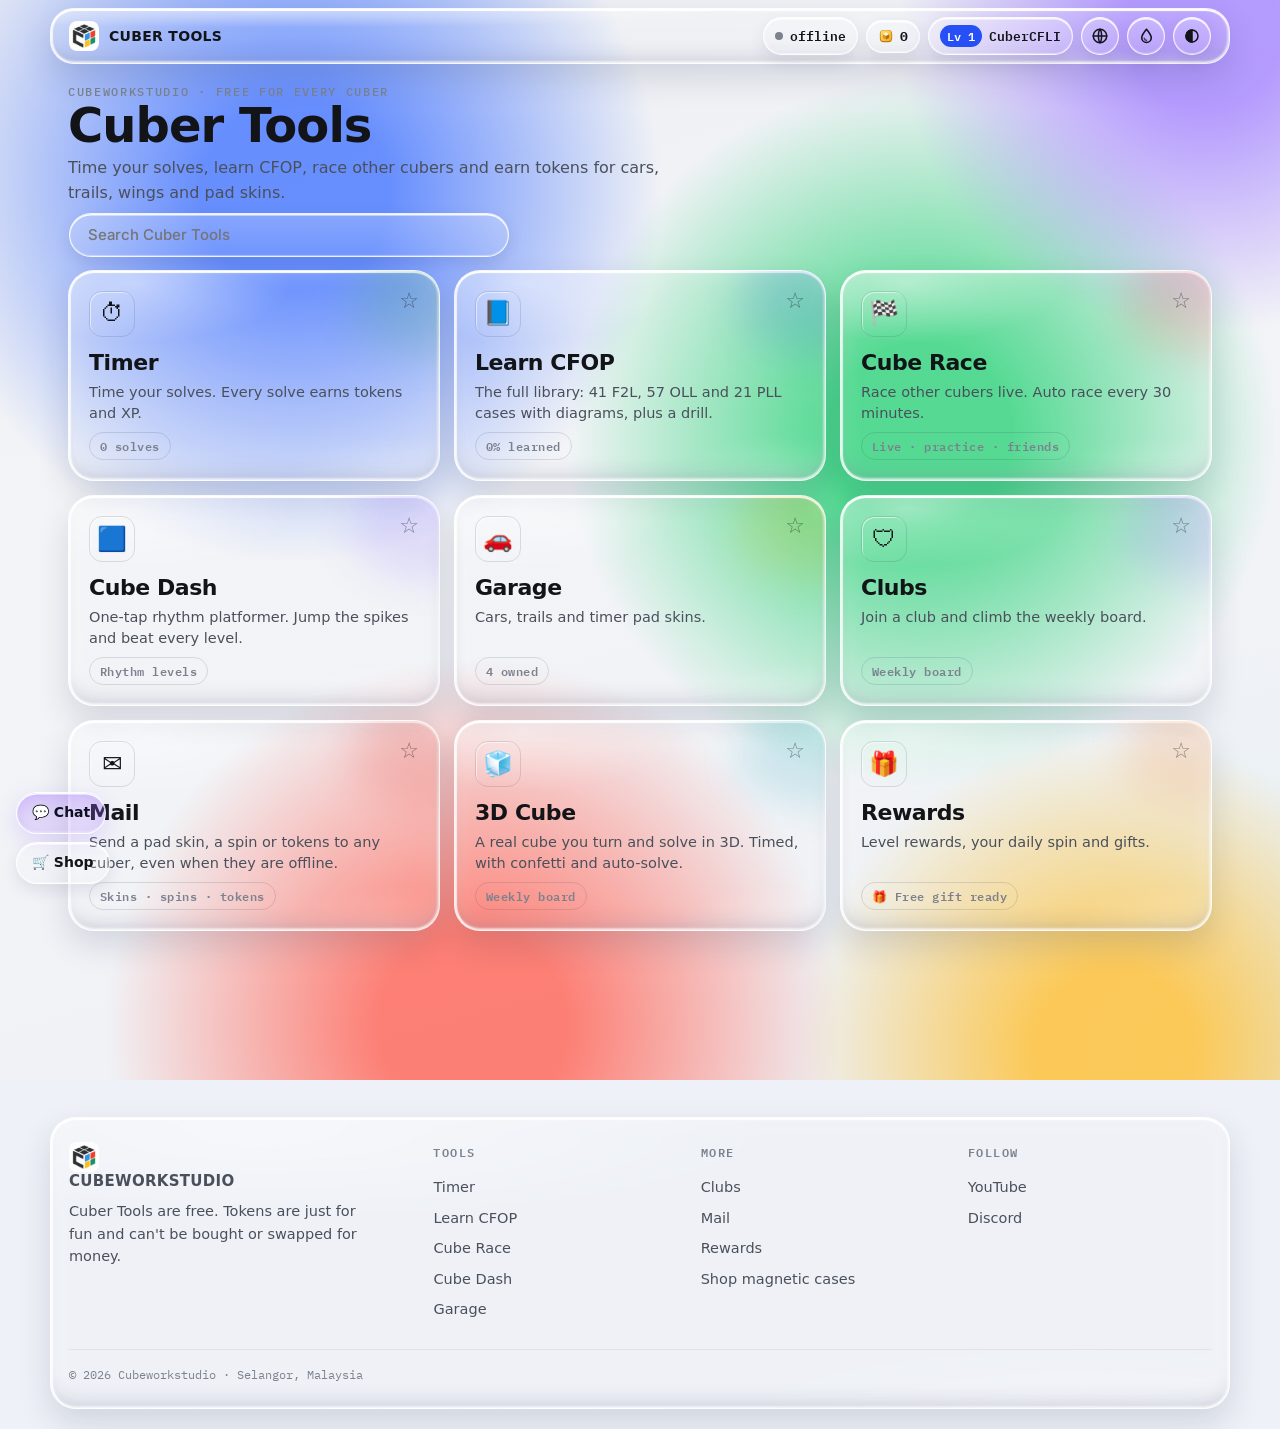
==== play/index.html @ 72338b5e "Import site from cubeworkstudio_new.zip (unchanged) Co-Authored-By: Claude Opus 5.5 <noreply@anthrop" ====
<!doctype html>
<html lang="en">
<head>
<meta charset="utf-8">
<meta name="viewport" content="width=device-width,initial-scale=1,viewport-fit=cover">
<title>Cuber Tools · Cubeworkstudio</title>
<meta name="description" content="Free speedcubing tools: timer, CFOP lessons, live Cube Race every 30 minutes, clubs and rewards.">
<meta name="theme-color" content="#ffffff">
<link rel="icon" type="image/png" href="/favicon.png">
<link rel="apple-touch-icon" href="/icon.png">
<link rel="manifest" href="/manifest.webmanifest">
<meta name="mobile-web-app-capable" content="yes">
<meta name="apple-mobile-web-app-capable" content="yes">
<meta name="apple-mobile-web-app-title" content="Cubeworks">
<meta name="apple-mobile-web-app-status-bar-style" content="default">
<link rel="preconnect" href="https://fonts.googleapis.com">
<link rel="preconnect" href="https://fonts.gstatic.com" crossorigin>
<link rel="stylesheet" href="https://fonts.googleapis.com/css2?family=Inter:wght@400;500;600;700&family=IBM+Plex+Mono:wght@500;600&display=swap">
<link rel="stylesheet" href="/site.css?v=12">
<link rel="stylesheet" href="/play.css?v=98"><link rel="stylesheet" href="/chat3.css?v=4"><link rel="stylesheet" href="/chat4.css?v=7">
<link rel="stylesheet" href="/glass.css?v=33"><link rel="stylesheet" href="/clear.css?v=3">
<link rel="stylesheet" href="/v9.css?v=18">
<script>try{localStorage.removeItem('cw_v9b');if(localStorage.getItem('cw_glass2')!=='0')document.documentElement.classList.add('lg')}catch(e){}</script>
<script src="/core.js?v=13"></script>
<script src="/lang.js?v=4"></script>
</head>
<body>
<a class="sr" href="#app">Skip to content</a>
<div class="annc" id="annc" hidden></div>
<header class="top pl-top"><div class="wrap">
  <a class="brand" href="#"><img src="/logo.png" alt="" width="30" height="30"><span>CUBER TOOLS</span></a>
  <div class="pl-chips">
    <span class="chipb hide-s" id="hLive" style="cursor:default"></span>
    <a class="chipb tok" id="hTok" href="#garage" aria-label="Tokens"></a>
    <a class="chipb" id="hLv" href="#rewards"></a>
    <button type="button" class="themebtn" data-theme-toggle aria-label="Switch light or dark"><svg viewBox="0 0 24 24" fill="none" stroke="currentColor" stroke-width="2"><circle cx="12" cy="12" r="8"/><path d="M12 4a8 8 0 0 0 0 16z" fill="currentColor"/></svg></button>
  </div>
</div></header>
<main id="app" class="pl-main" tabindex="-1"></main>
<footer class="foot"><div class="wrap">
  <div><a class="brand" href="/" style="padding:0;margin-bottom:10px"><img src="/logo.png" alt="" width="30" height="30">CUBEWORKSTUDIO</a><p class="muted" style="max-width:34ch">Cuber Tools are free. Tokens are just for fun and can't be bought or swapped for money.</p></div>
  <div><h4>Tools</h4><a href="#timer">Timer</a><a href="#learn">Learn CFOP</a><a href="#race">Cube Race</a><a href="#dash">Cube Dash</a><a href="#garage">Garage</a></div>
  <div><h4>More</h4><a href="#clubs">Clubs</a><a href="#mail">Mail</a><a href="#rewards">Rewards</a><a href="/">Shop magnetic cases</a></div>
  <div><h4>Follow</h4><a href="https://www.youtube.com/@Cubeworks3dofficial" target="_blank" rel="noopener">YouTube</a><a href="https://discord.gg/EEDazb8zPA" target="_blank" rel="noopener">Discord</a></div>
  <div class="small">© 2026 Cubeworkstudio · Selangor, Malaysia</div>
</div></footer>
<div class="fab">
  <a class="chat" href="#chat">💬 Chat</a>
  <a href="/">🛒 Shop</a>
</div>
<script src="/glass.js?v=28"></script><script src="/play-skins.js?v=2"></script>
<script src="/padart.js?v=10"></script>
<script src="/race-engine.js?v=8"></script>
<script src="/learn-data.js?v=3"></script>
<script src="/token.js?v=1"></script><script src="/play.js?v=63"></script>
<script src="/padfx.js?v=1"></script>
<script src="/play2.js?v=20"></script>
<script src="/play-acct.js?v=3"></script>
<script src="/learn-zbll.js?v=6"></script><script src="/learn-2x2.js?v=1"></script><script src="/solver.js?v=1"></script><script src="/learn-scan.js?v=1"></script><script src="/learn-packs.js?v=1"></script><script src="/learn-blind7.js?v=1"></script><script src="/learn8.js?v=1"></script><script src="/fun8.js?v=2"></script><script src="/learn9.js?v=1"></script><script src="/play-learn.js?v=37"></script>

<script src="/cube3d.js?v=11"></script>
<script src="/timer2.js?v=2"></script><script src="/timer3.js?v=2"></script><script src="/dash.js?v=40"></script>

<script src="/play-cz.js?v=16"></script>
<script src="/mail.js?v=5"></script>
<script src="/play-live.js?v=2"></script>
<script src="/update.js?v=9"></script><script src="/update2.js?v=4"></script><script src="/update3.js?v=2"></script><script src="/update4.js?v=2"></script><script src="/update5.js?v=2"></script><script src="/update6.js?v=3"></script><script src="/update65.js?v=3"></script><script src="/update7.js?v=1"></script><script src="/update8.js?v=1"></script><script src="/update9.js?v=1"></script><script src="/update10.js?v=1"></script><script src="/update8-skins.js?v=1"></script><script src="/eggs.js?v=3"></script><script src="/glassfx.js?v=4"></script><script src="/cmds.js?v=4"></script><script src="/tags.js?v=2"></script><script src="/chatfx.js?v=1"></script><script src="/profilefx.js?v=1"></script><script src="/owner3.js?v=2"></script><script src="/grow.js?v=2"></script><script src="/timer8.js?v=1"></script><script src="/comm8.js?v=1"></script><script src="/tools8.js?v=5"></script><script src="/timer7.js?v=1"></script><script src="/comp7.js?v=1"></script><script src="/garage7.js?v=1"></script><script src="/clubs7.js?v=1"></script><script src="/timer-layout.js?v=1"></script><script src="/smash.js?v=7"></script><script src="/race8.js?v=1"></script>
<script src="/update-ev.js?v=2"></script>
<script src="/update-content.js?v=3"></script>
<script src="/update-race.js?v=1"></script><script src="/update-more.js?v=4"></script><script src="/update2-race.js?v=3"></script><script src="/update2-tools.js?v=1"></script><script src="/update2-art.js?v=4"></script><script src="/update2-art2.js?v=1"></script><script src="/update2-skins.js?v=2"></script><script src="/update3-art.js?v=1"></script><script src="/adminskin.js?v=1"></script><script src="/update3-skins.js?v=1"></script><script src="/update4-art.js?v=1"></script><script src="/update4-skins.js?v=1"></script><script src="/update4-race.js?v=2"></script><script src="/update4-tools.js?v=2"></script><script src="/update5-feat.js?v=5"></script><script src="/update3-race.js?v=2"></script><script src="/update3-tools.js?v=2"></script>
<script>/* the Owner panel (big) loads only for the owner, or the moment someone opens it */
(function(){ var src='/play-owner.js?v=37'; function load(cb){ if(window.__ownL){ if(cb) window.__ownL.push(cb); return; } window.__ownL=cb?[cb]:[]; var s=document.createElement('script'); s.src=src; s.async=false; s.onload=function(){ var q=window.__ownL||[]; q.forEach(function(f){ try{ f(); }catch(e){} }); }; document.body.appendChild(s); }
 var mine=false; try{ mine=localStorage.getItem('cw_owner_dev')==='1'||!!localStorage.getItem('cw_owner_key')||!!localStorage.getItem('cw_owner_key2')||/owner/.test(location.hash); }catch(e){}
 if(mine) document.write('<script src="'+src+'"><\/script>'); else { window.PL=window.PL||{}; PL.owner=function(){ load(function(){ if(PL.owner&&!PL.owner.stub) PL.owner(); }); }; PL.owner.stub=1; window.addEventListener('hashchange',function(){ if(/owner/.test(location.hash)) load(); }); } })();</script><script src="/owner2.js?v=7"></script><script src="/home2.js?v=1"></script><script src="/race-rank.js?v=1"></script><script src="/chat2.js?v=11"></script><script src="/chat8.js?v=3"></script><script src="/chat9.js?v=2"></script><script src="/pbcam.js?v=1"></script><script src="/wplace.js?v=1"></script>
</body>
</html>
---- site.css ----
/* Cubeworkstudio — one stylesheet for the shop and /play.
   Layout idea: a quiet workshop page. Ink type on cool paper, one magnetic blue for actions,
   the four logo colours only as small accents. Mono for every measurement. */
:root{
  --paper:#f3f4f6; --card:#ffffff; --ink:#121418; --ink2:#4a505b; --ink3:#7b828e; --line:#dfe2e7; --line2:#c9cdd4;
  --blue:#2650f5; --blue-ink:#ffffff; --blue-soft:#e6ebff;
  --good:#16865a; --warn:#b26a00; --bad:#c8352b;
  --c-red:#e1352b; --c-green:#1f9a52; --c-yellow:#f2b600; --c-blue:#1f5fe0;
  --display:"Archivo",system-ui,sans-serif; --body:"IBM Plex Sans",system-ui,sans-serif; --mono:"IBM Plex Mono",ui-monospace,monospace;
  --r:14px; --r2:22px; --shadow:0 1px 0 rgba(18,20,24,.04),0 10px 30px -18px rgba(18,20,24,.35);
  color-scheme:light;
}
@media (prefers-color-scheme:dark){:root:not([data-theme="light"]){
  --paper:#0f1114; --card:#171a1f; --ink:#eef0f3; --ink2:#b3b9c3; --ink3:#868d99; --line:#262a31; --line2:#363b44;
  --blue:#5a7dff; --blue-ink:#0b0d12; --blue-soft:#1b2347; --good:#3cc58a; --warn:#e3a33a; --bad:#ff6b5f; --shadow:0 10px 30px -18px rgba(0,0,0,.8); color-scheme:dark}}
:root[data-theme="dark"]{
  --paper:#0f1114; --card:#171a1f; --ink:#eef0f3; --ink2:#b3b9c3; --ink3:#868d99; --line:#262a31; --line2:#363b44;
  --blue:#5a7dff; --blue-ink:#0b0d12; --blue-soft:#1b2347; --good:#3cc58a; --warn:#e3a33a; --bad:#ff6b5f; --shadow:0 10px 30px -18px rgba(0,0,0,.8); color-scheme:dark}

*{box-sizing:border-box}
html{-webkit-text-size-adjust:100%}
body{margin:0;background:var(--paper);color:var(--ink);font:16px/1.55 var(--body);-webkit-font-smoothing:antialiased}
img,video,canvas{max-width:100%;display:block}
a{color:inherit}
button{font:inherit;color:inherit}
:focus-visible{outline:2px solid var(--blue);outline-offset:2px}
h1,h2,h3{font-family:var(--display);line-height:1.05;letter-spacing:-.02em;margin:0;text-wrap:balance}
p{margin:0}
.mono{font-family:var(--mono)}
.wrap{max-width:1180px;margin:0 auto;padding-left:max(18px,env(safe-area-inset-left,0px));padding-right:max(18px,env(safe-area-inset-right,0px))}
.eyebrow{font:500 12px/1 var(--mono);letter-spacing:.14em;text-transform:uppercase;color:var(--ink3)}
.muted{color:var(--ink2)}
[hidden]{display:none!important}
.sr{position:absolute;width:1px;height:1px;overflow:hidden;clip:rect(0 0 0 0)}

/* ---------- header ---------- */
.top{position:sticky;top:0;z-index:40;background:color-mix(in srgb,var(--paper) 86%,transparent);backdrop-filter:blur(14px);-webkit-backdrop-filter:blur(14px);border-bottom:1px solid var(--line);padding-top:env(safe-area-inset-top,0px)}
.top .wrap{display:flex;align-items:center;gap:14px;height:62px}
.brand{display:flex;align-items:center;gap:10px;text-decoration:none;font:800 15px var(--display);letter-spacing:.02em}
.brand img{width:30px;height:30px;border-radius:8px}
.nav{display:flex;gap:4px;margin-left:auto;align-items:center}
.nav a,.nav button{text-decoration:none;font-weight:500;font-size:15px;padding:9px 12px;border-radius:10px;border:0;background:none;cursor:pointer;color:var(--ink2)}
.nav a[aria-current="page"],.nav a:hover,.nav button:hover{color:var(--ink);background:var(--card)}
.nav .cartbtn{display:flex;align-items:center;gap:8px;color:var(--ink);border:1px solid var(--line2);background:var(--card)}
.cartn{min-width:20px;height:20px;border-radius:10px;background:var(--blue);color:var(--blue-ink);font:600 12px/20px var(--mono);text-align:center;padding:0 5px}
.cartn[data-n="0"]{background:var(--line2);color:var(--ink2)}
.themebtn{width:38px;height:38px;display:grid;place-items:center}
@media (max-width:640px){.nav .hide-s{display:none}.brand span{display:none}}

/* ---------- buttons ---------- */
.btn{display:inline-flex;align-items:center;justify-content:center;gap:8px;min-height:46px;padding:0 20px;border-radius:12px;border:1px solid var(--line2);background:var(--card);font-weight:600;font-size:15px;text-decoration:none;cursor:pointer;transition:transform .15s,background .15s}
.btn:hover{transform:translateY(-1px)}
.btn:active{transform:none}
.btn.pri{background:var(--blue);border-color:var(--blue);color:var(--blue-ink)}
.btn.ink{background:var(--ink);border-color:var(--ink);color:var(--paper)}
.btn.sm{min-height:36px;padding:0 13px;font-size:14px;border-radius:10px}
.btn.wide{width:100%}
.btn[disabled]{opacity:.45;cursor:not-allowed;transform:none}

/* ---------- home ---------- */
.hero{padding:56px 0 28px}
.hero .wrap{display:grid;grid-template-columns:minmax(0,1fr) minmax(0,1.05fr);gap:40px;align-items:center}
.hero h1{font-size:clamp(40px,6.4vw,78px);font-weight:800}
.hero h1 em{font-style:normal;color:var(--blue)}
.hero p.lead{font-size:18px;color:var(--ink2);margin-top:18px;max-width:46ch}
.hero .ctas{display:flex;gap:10px;flex-wrap:wrap;margin-top:26px}
.facts{display:flex;flex-wrap:wrap;gap:8px 18px;margin-top:26px;font:500 13px var(--mono);color:var(--ink2)}
.facts span::before{content:"";display:inline-block;width:7px;height:7px;border-radius:2px;background:var(--c-blue);margin-right:8px;vertical-align:1px}
.facts span:nth-child(2)::before{background:var(--c-red)}.facts span:nth-child(3)::before{background:var(--c-yellow)}.facts span:nth-child(4)::before{background:var(--c-green)}
.duo{display:grid;grid-template-columns:1fr 1fr;gap:12px}
.tile{position:relative;border-radius:var(--r2);overflow:hidden;aspect-ratio:3/4.4;background:#0c1222;text-decoration:none;color:#fff;box-shadow:var(--shadow)}
.tile:nth-child(2){background:#e9e2d6}
.tile video{width:100%;height:100%;object-fit:cover}
.tile .lab{position:absolute;left:10px;right:10px;bottom:10px;display:flex;justify-content:space-between;align-items:center;gap:8px;padding:11px 13px;border-radius:12px;background:rgba(255,255,255,.9);color:#121418;font-weight:600}
.tile .lab span{font:500 13px var(--mono)}
.tile .snd{position:absolute;top:10px;right:10px;width:36px;height:36px;border-radius:50%;border:0;background:rgba(255,255,255,.88);color:#121418;cursor:pointer}
@media (max-width:860px){.hero .wrap{grid-template-columns:1fr}.hero{padding-top:30px}}

.sec{padding:56px 0}
.sec-h{display:flex;justify-content:space-between;align-items:end;gap:16px;flex-wrap:wrap;margin-bottom:24px}
.sec-h h2{font-size:clamp(28px,4vw,42px);font-weight:800}

.cards{display:grid;grid-template-columns:repeat(3,minmax(0,1fr));gap:16px}
@media (max-width:900px){.cards{grid-template-columns:repeat(2,minmax(0,1fr))}}
@media (max-width:600px){.cards{grid-template-columns:1fr}}
.pcard{position:relative;display:flex;flex-direction:column;background:var(--card);border:1px solid var(--line);border-radius:var(--r2);overflow:hidden;text-decoration:none;box-shadow:var(--shadow);transition:transform .2s}
.pcard:hover{transform:translateY(-3px)}
.pcard .ph{aspect-ratio:4/4.2;background:#e8eaee;display:flex;align-items:center;justify-content:center;overflow:hidden}
.pcard .ph img{width:100%;height:100%;object-fit:cover}
.pcard .ph.two{gap:4%;padding:0 6%}
.pcard .ph.two img{width:48%;height:auto;object-fit:contain;max-height:94%}
.pcard .bd{padding:18px 18px 20px;display:flex;flex-direction:column;gap:8px;flex:1}
.pcard .row{display:flex;justify-content:space-between;align-items:baseline;gap:10px}
.pcard h3{font-size:24px}
.price{font:600 18px var(--mono);white-space:nowrap}
.price s{color:var(--ink3);font-weight:400;font-size:14px;margin-left:6px}
.pcard .ed{font:500 12px var(--mono);letter-spacing:.12em;text-transform:uppercase;color:var(--ink3)}
.pcard p{color:var(--ink2);font-size:15px}
.pcard .go{margin-top:auto;padding-top:8px;font-weight:600;color:var(--blue)}
.badge{position:absolute;left:12px;top:12px;z-index:2;font:600 11px var(--mono);letter-spacing:.08em;text-transform:uppercase;padding:6px 10px;border-radius:999px;background:var(--ink);color:var(--paper)}
.badge.pre{background:var(--blue);color:var(--blue-ink)}
.badge.out{background:var(--bad);color:#fff}

.cmp{overflow-x:auto;border:1px solid var(--line);border-radius:var(--r2);background:var(--card)}
.cmp table{width:100%;border-collapse:collapse;min-width:520px;font-size:15px}
.cmp th,.cmp td{padding:13px 16px;text-align:left;border-bottom:1px solid var(--line)}
.cmp tr:last-child td{border-bottom:0}
.cmp th{font:600 12px var(--mono);letter-spacing:.1em;text-transform:uppercase;color:var(--ink3)}
.cmp td.v{font-family:var(--mono);font-variant-numeric:tabular-nums}

.steps{display:grid;grid-template-columns:repeat(4,minmax(0,1fr));gap:14px;counter-reset:s}
@media (max-width:800px){.steps{grid-template-columns:repeat(2,minmax(0,1fr))}}
.steps li{list-style:none;background:var(--card);border:1px solid var(--line);border-radius:var(--r);padding:18px;counter-increment:s}
.steps li::before{content:"0" counter(s);font:600 12px var(--mono);color:var(--blue);display:block;margin-bottom:10px}
.steps b{display:block;font-family:var(--display);font-size:18px;margin-bottom:6px}
.steps p{color:var(--ink2);font-size:14.5px}
.steps ol,.steps{padding:0;margin:0}

.revs{display:grid;grid-template-columns:repeat(3,minmax(0,1fr));gap:14px}
@media (max-width:800px){.revs{grid-template-columns:1fr}}
.rev{background:var(--card);border:1px solid var(--line);border-radius:var(--r);padding:18px}
.rev .st{color:var(--c-yellow);letter-spacing:2px}
.rev p{margin:8px 0 10px}
.rev small{color:var(--ink3);font-family:var(--mono)}

.faq{display:grid;gap:10px;max-width:780px}
.faq details{background:var(--card);border:1px solid var(--line);border-radius:var(--r);padding:0 18px}
.faq summary{cursor:pointer;padding:16px 0;font-weight:600;list-style:none;display:flex;justify-content:space-between;gap:12px}
.faq summary::after{content:"+";font:500 20px/1 var(--mono);color:var(--ink3)}
.faq details[open] summary::after{content:"−"}
.faq details p{padding:0 0 16px;color:var(--ink2)}

/* ---------- product page ---------- */
.pp{padding:30px 0 60px}
.pp .wrap{display:grid;grid-template-columns:minmax(0,1.1fr) minmax(0,1fr);gap:36px;align-items:start}
@media (max-width:900px){.pp .wrap{grid-template-columns:1fr}}
.media{position:sticky;top:78px}
@media (max-width:900px){.media{position:static}}
.stage{position:relative;border-radius:var(--r2);overflow:hidden;background:#e8eaee;aspect-ratio:4/5;max-height:640px;width:100%}
.stage video,.stage>img{width:100%;height:100%;object-fit:cover}
.stage .ml3d{max-height:none;height:100%;border-radius:0}
.stage .ml3d-wrap{margin:0;height:100%}
.tabs{display:flex;gap:6px;margin-top:12px;flex-wrap:wrap}
.tabs button{border:1px solid var(--line2);background:var(--card);border-radius:999px;padding:8px 14px;font-weight:600;font-size:14px;cursor:pointer}
.tabs button[aria-pressed="true"]{background:var(--ink);color:var(--paper);border-color:var(--ink)}
.ml3d-ui{margin-top:10px}
.buy h1{font-size:clamp(36px,5vw,56px);font-weight:800}
.buy .ed{font:500 13px var(--mono);letter-spacing:.12em;text-transform:uppercase;color:var(--ink3);margin-bottom:10px}
.buy .lead{font-size:18px;color:var(--ink2);margin-top:12px}
.buy .pr{font:600 28px var(--mono);margin-top:18px}
.opt{margin-top:22px}
.opt .lab{font:600 12px var(--mono);letter-spacing:.12em;text-transform:uppercase;color:var(--ink3);margin-bottom:10px}
.sws{display:flex;gap:10px;flex-wrap:wrap}
.sw{display:flex;align-items:center;gap:9px;padding:7px 14px 7px 7px;border-radius:999px;border:1px solid var(--line2);background:var(--card);cursor:pointer;font-weight:500}
.sw i{width:26px;height:26px;border-radius:50%;border:1px solid rgba(0,0,0,.15)}
.sw[aria-pressed="true"]{border-color:var(--ink);box-shadow:inset 0 0 0 1px var(--ink)}
.qty{display:inline-flex;align-items:center;border:1px solid var(--line2);border-radius:12px;background:var(--card);height:46px}
.qty button{width:44px;height:100%;border:0;background:none;font-size:20px;cursor:pointer}
.qty b{min-width:30px;text-align:center;font-family:var(--mono)}
.buyrow{display:flex;gap:10px;margin-top:22px;flex-wrap:wrap}
.buyrow .btn.pri{flex:1;min-width:180px}
.note{margin-top:12px;font-size:14px;color:var(--ink2)}
.note b{color:var(--ink)}
.spec{margin-top:30px;border-top:1px solid var(--line)}
.spec div{display:flex;justify-content:space-between;gap:16px;padding:11px 0;border-bottom:1px solid var(--line);font-size:15px}
.spec dt{color:var(--ink2)}
.spec dd{margin:0;font-family:var(--mono);text-align:right;font-variant-numeric:tabular-nums}
.who{margin-top:24px;display:grid;gap:12px}
.who div{background:var(--card);border:1px solid var(--line);border-radius:var(--r);padding:14px 16px}
.who b{display:block;font:600 12px var(--mono);letter-spacing:.12em;text-transform:uppercase;color:var(--ink3);margin-bottom:4px}

/* ---------- cart ---------- */
.cartpg{padding:30px 0 70px}
.cartpg .wrap{display:grid;grid-template-columns:minmax(0,1.4fr) minmax(0,1fr);gap:26px;align-items:start}
@media (max-width:900px){.cartpg .wrap{grid-template-columns:1fr}}
.panel{background:var(--card);border:1px solid var(--line);border-radius:var(--r2);padding:20px}
.line{display:grid;grid-template-columns:72px minmax(0,1fr) auto;gap:14px;align-items:center;padding:14px 0;border-bottom:1px solid var(--line)}
.line:last-child{border-bottom:0}
.line img{width:72px;height:72px;object-fit:cover;border-radius:12px;background:#e8eaee}
.line .nm b{display:block}
.line .nm small{color:var(--ink3);font-family:var(--mono);font-size:12.5px}
.line .end{display:grid;justify-items:end;gap:8px}
.link{border:0;background:none;color:var(--ink3);text-decoration:underline;cursor:pointer;font-size:13px;padding:0}
.sum div{display:flex;justify-content:space-between;gap:12px;padding:7px 0;font-size:15px}
.sum div b{font-family:var(--mono)}
.sum .tot{border-top:1px solid var(--line);margin-top:8px;padding-top:14px;font-size:18px;font-weight:700}
.sum .good{color:var(--good)}
.field{display:grid;gap:6px;margin-top:14px}
.field label{font:600 12px var(--mono);letter-spacing:.1em;text-transform:uppercase;color:var(--ink3)}
.in{width:100%;min-height:46px;padding:0 14px;border-radius:12px;border:1px solid var(--line2);background:var(--paper);font:inherit;color:var(--ink)}
textarea.in{padding:12px 14px;min-height:90px;resize:vertical}
.in.bad{border-color:var(--bad)}
.codebox{display:flex;gap:8px}
.codebox .in{text-transform:uppercase}
.msg{font-size:13.5px;margin-top:8px;min-height:18px}
.msg.ok{color:var(--good)}.msg.bad{color:var(--bad)}
.empty{text-align:center;padding:48px 20px;color:var(--ink2)}
.empty b{display:block;font-family:var(--display);font-size:24px;color:var(--ink);margin-bottom:6px}

/* ---------- sheets (checkout, owner) ---------- */
.sheet{position:fixed;inset:0;z-index:80;background:rgba(10,12,16,.5);display:flex;align-items:flex-end;justify-content:center;padding:0}
@media (min-width:700px){.sheet{align-items:center;padding:20px}}
.sheet .box{width:min(560px,100%);max-height:min(92vh,900px);overflow:auto;background:var(--card);border-radius:22px 22px 0 0;padding:22px 20px calc(22px + env(safe-area-inset-bottom,0px))}
@media (min-width:700px){.sheet .box{border-radius:22px}}
.sheet .hd{display:flex;justify-content:space-between;align-items:center;gap:10px;margin-bottom:12px}
.sheet .hd h2{font-size:24px}
.x{width:38px;height:38px;border-radius:50%;border:1px solid var(--line2);background:var(--paper);cursor:pointer;font-size:16px}
.big{font:700 34px var(--mono);text-align:center;margin:10px 0}
.copy{display:flex;align-items:center;justify-content:space-between;gap:10px;background:var(--paper);border:1px solid var(--line);border-radius:12px;padding:12px 14px;margin-top:10px;font-family:var(--mono)}

/* ---------- footer & floating ---------- */
.foot{border-top:1px solid var(--line);padding:36px 0 calc(90px + env(safe-area-inset-bottom,0px));margin-top:30px;font-size:14.5px}
.foot .wrap{display:grid;grid-template-columns:1.4fr 1fr 1fr 1fr;gap:24px}
@media (max-width:760px){.foot .wrap{grid-template-columns:1fr 1fr}}
.foot h4{font:600 12px var(--mono);letter-spacing:.12em;text-transform:uppercase;color:var(--ink3);margin:0 0 10px}
.foot a{display:block;text-decoration:none;color:var(--ink2);padding:4px 0}
.foot a:hover{color:var(--ink)}
.foot .small{grid-column:1/-1;color:var(--ink3);font-family:var(--mono);font-size:12px;border-top:1px solid var(--line);padding-top:16px}
.fab{position:fixed;left:max(16px,env(safe-area-inset-left,0px));bottom:calc(16px + env(safe-area-inset-bottom,0px));z-index:50;display:flex;flex-direction:column;gap:8px;align-items:flex-start}
.fab a,.fab button{display:inline-flex;align-items:center;gap:8px;height:42px;padding:0 15px;border-radius:999px;border:1px solid var(--line2);background:var(--card);box-shadow:var(--shadow);text-decoration:none;font-weight:600;font-size:14px;cursor:pointer}
.fab .chat{background:var(--ink);color:var(--paper);border-color:var(--ink)}
.toast{position:fixed;left:50%;bottom:calc(20px + env(safe-area-inset-bottom,0px));transform:translate(-50%,20px);opacity:0;z-index:90;background:var(--ink);color:var(--paper);padding:12px 18px;border-radius:12px;font-weight:500;font-size:14.5px;transition:.25s;pointer-events:none;max-width:calc(100vw - 32px)}
.toast.on{opacity:1;transform:translate(-50%,0)}
.annc{background:var(--ink);color:var(--paper);text-align:center;font-size:14px;padding:9px 16px}
.annc button{background:none;border:0;color:inherit;margin-left:10px;cursor:pointer}

/* ---------- legal ---------- */
.prose{max-width:760px;padding:30px 0 60px}
.prose h1{font-size:44px;margin-bottom:10px}
.prose h2{font-size:26px;margin:34px 0 10px}
.prose h3{font-size:18px;margin:22px 0 6px}
.prose p,.prose li{color:var(--ink2);margin:8px 0}

@media (prefers-reduced-motion:reduce){*{transition:none!important;animation:none!important}}

@media (max-width:700px){.fab a{height:40px;padding:0 13px;font-size:13.5px}}
.themebtn svg{width:18px;height:18px}
/* 3D viewer */
.ml3d-wrap{height:100%;display:flex;flex-direction:column}
.ml3d{position:relative;width:100%;flex:1;min-height:0;overflow:hidden;touch-action:none;cursor:grab}
.ml3d canvas{display:block;width:100%!important;height:100%!important}
.ml3d-load{position:absolute;inset:0;display:grid;place-items:center;font:500 11px var(--mono);letter-spacing:.12em;color:var(--ink3);text-align:center;padding:0 16px}
.ml3d-ui{display:flex;flex-wrap:wrap;align-items:center;justify-content:space-between;gap:8px;padding:10px 12px;background:rgba(255,255,255,.7)}
.ml3d-name{font:500 11px var(--mono);color:#4a505b}
.ml3d-ctl{display:flex;gap:6px}
.ml3d-ctl button{font:500 12px var(--mono);color:#121418;border:1px solid #c9cdd4;background:#fff;padding:6px 11px;border-radius:9px;cursor:pointer}
.ml3d-ctl button[aria-pressed="true"]{background:#121418;color:#fff;border-color:#121418}

/* language picker: hide Google's own banner and widgets */
.goog-te-banner-frame,.goog-te-balloon-frame,#goog-gt-tt,.VIpgJd-ZVi9od-ORHb-OEVmcd,.VIpgJd-ZVi9od-aZ2wEe-wOHMyf{display:none!important}
body{top:0!important}.goog-text-highlight{background:none!important;box-shadow:none!important}
.langlist .btn[aria-pressed=true]{border-color:var(--blue);background:var(--blue-soft)}

/* buttons and controls are never text: no blue selection handles on iPad */
button,.btn,.chipb,.seg,.themebtn,.fab,.fab *,.nav a,.cartbtn,canvas,[role=button]{-webkit-user-select:none;user-select:none;-webkit-touch-callout:none;-webkit-tap-highlight-color:transparent}

/* owner console: sales */
.oc-tiles{display:grid;grid-template-columns:repeat(auto-fit,minmax(150px,1fr));gap:10px;margin-bottom:12px}
.oc-tile{border:1px solid var(--line);border-radius:14px;padding:12px;background:var(--card);display:grid;gap:3px}
.oc-tile small{font:600 11px var(--mono);letter-spacing:.08em;text-transform:uppercase;color:var(--ink3)}.oc-tile b{font:700 22px var(--mono)}.oc-tile em{font-style:normal;font-size:12.5px;color:var(--ink3)}
.oc-bars{display:flex;align-items:flex-end;gap:3px;height:120px;margin-top:10px}.oc-bars i{flex:1;background:var(--blue);border-radius:3px 3px 0 0;min-height:2px}.oc-bars i.z{background:var(--line2)}
.oc-bl{display:flex;justify-content:space-between;font:11px var(--mono);color:var(--ink3);margin-top:4px}
.oc-li{display:flex;justify-content:space-between;gap:10px;padding:7px 0;border-bottom:1px solid var(--line);font-size:14px}.oc-li:last-child{border:0}

.revph{width:100%;aspect-ratio:4/3;object-fit:cover;border-radius:12px;margin-bottom:10px;cursor:zoom-in;background:var(--line)}
/* shop assistant */
.fab .ask{background:var(--ink);color:var(--paper);border-color:var(--ink)}
.akP{position:fixed;z-index:85;left:max(12px,env(safe-area-inset-left,0px));right:max(12px,env(safe-area-inset-right,0px));bottom:calc(12px + env(safe-area-inset-bottom,0px));max-width:420px;height:min(74vh,560px);display:flex;flex-direction:column;background:var(--card);border:1px solid var(--line2);border-radius:20px;box-shadow:0 24px 60px rgba(10,12,16,.28);overflow:hidden}
.akP[hidden]{display:none}
.akHd{display:flex;align-items:center;justify-content:space-between;gap:10px;padding:14px 16px;border-bottom:1px solid var(--line)}
.akHd b{display:block;font-size:16px}.akHd small{color:var(--ink3);font-size:12px}
.akX{width:34px;height:34px;border-radius:50%;border:1px solid var(--line2);background:transparent;color:inherit;font-size:20px;line-height:1;cursor:pointer}
.akLog{flex:1;overflow-y:auto;padding:14px;display:flex;flex-direction:column;gap:10px}
.akM{display:flex;max-width:90%}.akM.u{align-self:flex-end}
.akT{padding:10px 13px;border-radius:16px;font-size:15px;line-height:1.5;background:var(--paper);border-bottom-left-radius:5px;overflow-wrap:anywhere}
.akM.u .akT{background:var(--ink);color:var(--paper);border-bottom-left-radius:16px;border-bottom-right-radius:5px}
.akA{display:flex;flex-wrap:wrap;gap:6px;margin-top:6px}
.akBtn{display:inline-flex;align-items:center;height:34px;padding:0 13px;border-radius:999px;border:1px solid var(--line2);background:var(--card);font-weight:600;font-size:13px;text-decoration:none;color:var(--ink)}
.akChips{display:flex;gap:6px;flex-wrap:wrap;padding:0 14px 6px}
.akChip{font:600 13px inherit;padding:7px 12px;border-radius:999px;border:1px solid var(--line2);background:transparent;color:inherit;cursor:pointer}
.akF{display:flex;gap:8px;padding:10px 14px 14px;border-top:1px solid var(--line)}
.akF input{flex:1;min-width:0;height:42px;padding:0 14px;border-radius:12px;border:1px solid var(--line2);background:var(--paper);color:inherit;font-size:16px}
.akF button{height:42px;padding:0 16px;border-radius:12px;border:0;background:var(--ink);color:var(--paper);font-weight:600;cursor:pointer}
.akDots{display:flex;gap:4px;padding:14px}
.akDots i{width:7px;height:7px;border-radius:50%;background:currentColor;opacity:.35;animation:akd 1s infinite}
.akDots i:nth-child(2){animation-delay:.15s}.akDots i:nth-child(3){animation-delay:.3s}
@keyframes akd{0%,60%,100%{opacity:.25;transform:none}30%{opacity:.9;transform:translateY(-3px)}}
.akNudge{position:fixed;z-index:51;left:max(16px,env(safe-area-inset-left,0px));bottom:calc(16px + 3*50px + env(safe-area-inset-bottom,0px));padding:10px 14px;border-radius:14px 14px 14px 4px;border:1px solid var(--line2);background:var(--card);box-shadow:var(--shadow);font-weight:600;font-size:14px;cursor:pointer;color:var(--ink);animation:akin .35s ease}
@keyframes akin{from{opacity:0;transform:translateY(8px)}to{opacity:1;transform:none}}
@media(min-width:700px){.akP{left:auto;right:20px;bottom:20px}}

.fab.fab-hide{transform:none!important;opacity:1!important;pointer-events:auto!important}

/* corner buttons stay on screen while scrolling: own layer, so iPad Safari doesn't drop them mid-scroll */
.fab,.fab.fab-hide{position:fixed!important;transform:translate3d(0,0,0)!important;-webkit-transform:translate3d(0,0,0)!important;will-change:transform;-webkit-backface-visibility:hidden;backface-visibility:hidden;opacity:1!important;visibility:visible!important;pointer-events:auto!important}

/* sheets and toasts open above the chat window */
.sheet{z-index:9100}.toast{z-index:9200}
.adv video{display:block;width:min(100%,380px);aspect-ratio:9/16;margin:0 auto;border-radius:22px;background:#000;box-shadow:0 18px 50px rgba(0,0,0,.25)}
.adv video{display:block;width:min(100%,380px);aspect-ratio:9/16;margin:0 auto;border-radius:22px;background:#000;box-shadow:0 18px 50px rgba(0,0,0,.25)}
---- play.css ----
:root{--czlogo:url(/czlogo.png)}
/* /play — Cuber Tools. Builds on site.css (same tokens, buttons, sheets). */
.pl-top .wrap{height:58px}
.pl-top .brand span{font-size:14px}
.pl-chips{display:flex;gap:8px;margin-left:auto;align-items:center}
.chipb{display:inline-flex;align-items:center;gap:7px;padding:7px 11px;border-radius:999px;border:1px solid var(--line2);background:var(--card);font:600 13px var(--mono);text-decoration:none;cursor:pointer;white-space:nowrap}
.chipb .lv{background:var(--blue);color:var(--blue-ink);border-radius:999px;padding:1px 7px;font-size:11.5px}
.chipb.tok b{font-weight:700}
.pl-main{padding:22px 0 120px;min-height:70vh}
.crumbs{display:flex;align-items:center;gap:10px;margin:0 0 16px}
.crumbs a{font:600 13px var(--mono);text-decoration:none;color:var(--ink3);padding:6px 10px;border-radius:9px;border:1px solid var(--line)}
.crumbs a:hover{color:var(--ink);background:var(--card)}
.crumbs h1{font-size:clamp(26px,4vw,38px)}
.pl-h1{font-size:clamp(30px,5vw,48px);margin:2px 0 6px}
.lead{color:var(--ink2);max-width:60ch}

/* race strip on the hub */
.racebar{display:grid;grid-template-columns:auto 1fr auto;gap:16px;align-items:center;background:var(--ink);color:var(--paper);border-radius:var(--r2);padding:16px 20px;margin:18px 0 22px;position:relative;overflow:hidden}
.racebar::after{content:"";position:absolute;inset:0;background:repeating-linear-gradient(90deg,transparent 0 46px,rgba(255,255,255,.05) 46px 48px);pointer-events:none}
.racebar .flag{font-size:30px}
.racebar b{font:800 18px var(--display);letter-spacing:-.01em;display:block}
.racebar small{font:500 12.5px var(--mono);opacity:.75}
.racebar .cd{font:700 26px var(--mono);letter-spacing:.02em;text-align:right}
.racebar.live{background:var(--blue);color:var(--blue-ink)}
.racebar .btn{position:relative;z-index:1}
@media (max-width:600px){.racebar{grid-template-columns:auto 1fr}.racebar .cd{grid-column:1/-1;text-align:left;font-size:22px}}

/* six cards */
.six{display:grid;grid-template-columns:repeat(3,1fr);gap:14px}
@media (max-width:900px){.six{grid-template-columns:repeat(2,1fr)}}
@media (max-width:520px){.six{grid-template-columns:1fr}}
.tool{position:relative;display:flex;flex-direction:column;gap:8px;text-decoration:none;background:var(--card);border:1px solid var(--line);border-radius:var(--r2);padding:20px;min-height:178px;box-shadow:var(--shadow);transition:transform .15s,border-color .15s;overflow:hidden}
.tool:hover{transform:translateY(-2px);border-color:var(--line2)}
.tool .ic{width:46px;height:46px;border-radius:13px;display:grid;place-items:center;font-size:24px;background:var(--paper);border:1px solid var(--line)}
.tool h3{font-size:22px;margin-top:6px}
.tool p{color:var(--ink2);font-size:14.5px;line-height:1.45}
.tool .meta{margin-top:auto;font:600 12px var(--mono);color:var(--ink3);letter-spacing:.04em}
.tool .stripe{position:absolute;right:-30px;top:-30px;width:110px;height:110px;border-radius:26px;transform:rotate(18deg);opacity:.14}

/* panels */
.pnl{background:var(--card);border:1px solid var(--line);border-radius:var(--r2);padding:18px;box-shadow:var(--shadow)}
.pnl+.pnl{margin-top:14px}
.pnl h3{font-size:19px;margin-bottom:8px}
.grid2{display:grid;grid-template-columns:1fr 1fr;gap:14px}
@media (max-width:820px){.grid2{grid-template-columns:1fr}}
.seg{display:inline-flex;background:var(--paper);border:1px solid var(--line);border-radius:12px;padding:3px;gap:2px;flex-wrap:wrap}
.seg button{border:0;background:none;padding:7px 13px;border-radius:9px;font-weight:600;font-size:14px;cursor:pointer;color:var(--ink2)}
.seg button[aria-pressed="true"]{background:var(--card);color:var(--ink);box-shadow:0 1px 3px rgba(0,0,0,.12)}
.row{display:flex;gap:10px;align-items:center;flex-wrap:wrap}
.sp{flex:1}
.list{display:flex;flex-direction:column}
.list>div{display:flex;align-items:center;gap:10px;padding:10px 2px;border-bottom:1px solid var(--line)}
.list>div:last-child{border-bottom:0}
.tag{font:600 11px var(--mono);letter-spacing:.06em;text-transform:uppercase;padding:3px 8px;border-radius:999px;background:var(--paper);border:1px solid var(--line);color:var(--ink2)}
.tag.b{background:var(--blue-soft);color:var(--blue);border-color:transparent}
.tag.g{background:color-mix(in srgb,var(--good) 16%,transparent);color:var(--good);border-color:transparent}
.empty2{color:var(--ink3);padding:18px 0;text-align:center}

/* timer */
.pad{position:relative;border-radius:var(--r2);min-height:330px;display:grid;place-items:center;user-select:none;-webkit-user-select:none;touch-action:none;cursor:pointer;overflow:hidden;background:#0d1a17 center/cover no-repeat;color:#fff;border:1px solid var(--line)}
.pad .tm{position:relative;z-index:2;font:700 clamp(64px,13vw,128px)/1 var(--mono);letter-spacing:-.03em;text-shadow:0 4px 30px rgba(0,0,0,.45)}
.pad .hint{position:absolute;z-index:2;bottom:16px;left:0;right:0;text-align:center;font:500 13px var(--mono);opacity:.8}
.pad.hold .tm{color:#ff6b5f}.pad.ready .tm{color:#3cf08a}
.pad .gain{position:absolute;z-index:2;top:16px;left:0;right:0;text-align:center;font:600 14px var(--mono);color:#ffe27a}
.scr{font:600 clamp(16px,2.2vw,21px)/1.5 var(--mono);word-spacing:.25em;text-align:center;padding:14px;background:var(--card);border:1px solid var(--line);border-radius:var(--r);margin-bottom:12px}
.stats{display:grid;grid-template-columns:repeat(4,1fr);gap:8px;margin:12px 0}
.stats div{background:var(--card);border:1px solid var(--line);border-radius:12px;padding:10px;text-align:center}
.stats small{display:block;font:600 11px var(--mono);color:var(--ink3);letter-spacing:.08em;text-transform:uppercase}
.stats b{font:700 19px var(--mono)}
.times{display:flex;flex-wrap:wrap;gap:6px;max-height:220px;overflow:auto}
.times button{font:600 13px var(--mono);padding:5px 9px;border-radius:8px;border:1px solid var(--line);background:var(--card);cursor:pointer}
.times button.pb{border-color:var(--good);color:var(--good)}
body.fullpad .top,body.fullpad .crumbs,body.fullpad .tside,body.fullpad .fab{display:none!important}
body.fullpad .pad{position:fixed;inset:0;border-radius:0;z-index:60;min-height:100vh}

/* learn */
.alg{display:grid;grid-template-columns:62px 1fr auto;gap:12px;align-items:center;padding:12px 0;border-bottom:1px solid var(--line)}
.alg:last-child{border-bottom:0}
.alg .fc{width:62px;height:62px}
.alg b{display:block;font-size:15px}
.alg code{font:600 15px var(--mono);word-spacing:.2em}
.alg .lk{font-size:13px}
.prog{height:8px;border-radius:5px;background:var(--line);overflow:hidden}
.prog i{display:block;height:100%;background:var(--blue);border-radius:5px}

/* garage */
.shopgrid{display:grid;grid-template-columns:repeat(auto-fill,minmax(160px,1fr));gap:12px}
.item{display:flex;flex-direction:column;gap:6px;background:var(--card);border:1px solid var(--line);border-radius:16px;padding:12px;cursor:pointer;text-align:left}
.item[aria-pressed="true"]{border-color:var(--blue);box-shadow:0 0 0 2px var(--blue-soft)}
.item .sw2{height:84px;border-radius:11px;display:grid;place-items:center;font-size:34px;background:var(--paper);overflow:hidden}
.item b{font-size:14.5px}
.item small{font:600 12px var(--mono);color:var(--ink3)}
.item.lock{opacity:.92}
.cube6{display:grid;grid-template-columns:repeat(3,18px);gap:3px;transform:rotate(-8deg)}
.cube6 i{width:18px;height:18px;border-radius:4px}

/* race */
.rc{position:fixed;inset:0;z-index:70;background:#07080b;color:#fff;display:flex;flex-direction:column;overflow:auto}
.rc-top{display:flex;align-items:center;gap:10px;padding:10px max(14px,env(safe-area-inset-left,0px));padding-top:max(10px,env(safe-area-inset-top,0px))}
.rc-top h2{font-size:18px}
.rc-top .btn{background:#1b1e25;color:#fff;border-color:#2c313b}
.rc-body{display:grid;grid-template-columns:minmax(0,1fr) 260px;gap:12px;padding:0 14px 14px;flex:1}
@media (max-width:900px){.rc-body{grid-template-columns:1fr}}
.rc-stage{position:relative;border-radius:16px;overflow:hidden;background:#000;align-self:start}
.rc-stage canvas#cwCv{width:100%;height:auto;aspect-ratio:16/9;display:block}
.rc-ctl{display:grid;grid-template-columns:1fr auto 1fr;gap:10px;margin-top:10px;user-select:none;-webkit-user-select:none}
.rc-ctl button{height:68px;border-radius:14px;border:1px solid #2c313b;background:#161a21;color:#fff;font:700 22px var(--mono);touch-action:none}
.rc-ctl button.on{background:#2650f5}
.rc-ctl .nit{padding:0 22px;font-size:15px}
.rc-ctl .nit.rdy{background:#e8a20c;color:#111}
.rc-side{background:#11141a;border:1px solid #232831;border-radius:16px;padding:14px;align-self:start}
.rc-side h3{font-size:15px;margin-bottom:8px;color:#cfd5df}
.rc-p{display:grid;grid-template-columns:22px 1fr auto;gap:8px;align-items:center;padding:6px 0;font-size:14px;border-bottom:1px solid #1e232b}
.rc-p .bar{grid-column:2/4;height:4px;border-radius:3px;background:#232831;overflow:hidden}
.rc-p .bar i{display:block;height:100%;background:#5a7dff}
.rc-p.me{color:#8fb0ff}
.rc-big{font:800 64px var(--mono);text-align:center;padding:30px 0}
.rc-res{background:#11141a;border:1px solid #232831;border-radius:16px;padding:18px;margin-top:12px}
.rc-res .row{justify-content:center}

/* clubs */
.club{display:grid;grid-template-columns:44px 1fr auto;gap:12px;align-items:center;padding:10px 0;border-bottom:1px solid var(--line)}
.cb{flex:none;width:44px;height:44px;border-radius:12px;display:grid;place-items:center;font:800 13px var(--mono);color:#fff}
.msgs{display:flex;flex-direction:column;gap:6px;max-height:340px;overflow:auto;padding:4px 0}
.msgs .m{font-size:14.5px;line-height:1.4}
.msgs .m b{font-weight:600}
.msgs .m small{color:var(--ink3);font:500 11px var(--mono);margin-left:6px}

/* rewards */
.wheel{width:220px;height:220px;border-radius:50%;margin:8px auto 14px;position:relative;border:6px solid var(--ink);transition:transform 3s cubic-bezier(.15,.85,.2,1)}
.wheel-pin{width:0;height:0;border-left:12px solid transparent;border-right:12px solid transparent;border-top:20px solid var(--ink);margin:0 auto -10px;position:relative;z-index:2}
.lvrow{display:flex;gap:10px;padding:8px 0;border-bottom:1px solid var(--line);font-size:14px}
.lvrow b{font:700 13px var(--mono);min-width:56px}
.lvrow.done{color:var(--ink3)}

/* chat panel */
.chatp{position:fixed;right:16px;bottom:16px;width:min(400px,calc(100vw - 32px));height:min(620px,calc(100vh - 100px));z-index:65;background:var(--card);border:1px solid var(--line2);border-radius:20px;box-shadow:0 30px 80px -20px rgba(0,0,0,.45);display:flex;flex-direction:column;overflow:hidden}
.chatp header{display:flex;align-items:center;gap:8px;padding:12px 14px;border-bottom:1px solid var(--line)}
.chatp header b{font:800 16px var(--display)}
.chatp .chs{display:flex;gap:4px;padding:8px 10px;border-bottom:1px solid var(--line);overflow-x:auto}
.chatp .chs button{border:1px solid var(--line);background:var(--paper);border-radius:999px;padding:5px 11px;font-size:13px;cursor:pointer;white-space:nowrap}
.chatp .chs button[aria-pressed="true"]{background:var(--ink);color:var(--paper);border-color:var(--ink)}
.chatp .cm{flex:1;overflow:auto;padding:10px 14px;display:flex;flex-direction:column;gap:8px}
.chatp .cm .m{font-size:14.5px;line-height:1.4;word-wrap:break-word}
.chatp .cm .m .n{font-weight:600}
.chatp .cm .m .lvs{font:600 10.5px var(--mono);color:var(--ink3);margin-left:4px}
.chatp .cm .m.em{font-size:26px}
.chatp form{display:flex;gap:8px;padding:10px;border-top:1px solid var(--line)}
.chatp form .in{flex:1}
@media (max-width:560px){.chatp{right:0;bottom:0;width:100vw;height:100dvh;border-radius:0}}
body.racing .fab{display:none}
@media (max-width:640px){.pl-chips .hide-s{display:none}.pl-chips{gap:6px}.chipb{padding:6px 9px}}
.rc-body>div:first-child{width:100%;max-width:calc((100dvh - 150px)*1.778);justify-self:center}
.rc-keys{display:none;font-size:13px;color:#9aa3b2;margin-top:10px}
@media (hover:hover) and (pointer:fine){.rc-ctl{display:none}.rc-keys{display:block}.rc-body>div:first-child{max-width:calc((100dvh - 110px)*1.778)}}
/* owner panel */
.own{position:fixed;inset:0;z-index:66;background:var(--paper);overflow:auto;padding-bottom:60px}
.own-top{display:flex;align-items:center;gap:10px;height:62px;position:sticky;top:0;background:var(--paper);z-index:2;border-bottom:1px solid var(--line);margin-bottom:12px}
.own-top h2{font-size:20px}
.own .pnl{margin-bottom:14px}
.own .grid2>div>.pnl+.pnl{margin-top:0}

/* chat: bubbles */
.chatp .cmw{position:relative;flex:1;min-height:0;display:flex}
.chatp .cm{flex:1;gap:2px;padding:12px 12px 6px}
.cday{align-self:center;font:600 11px var(--mono);letter-spacing:.06em;text-transform:uppercase;color:var(--ink3);background:var(--paper);border-radius:999px;padding:3px 10px;margin:10px 0 6px}
.cmsg{display:flex;gap:8px;align-items:flex-end;max-width:100%}
.cmsg.first{margin-top:8px}
.cmsg.me{justify-content:flex-end}
.cmsg .av{width:30px;height:30px;border-radius:50%;flex:none;border:0;color:#fff;font:700 13px var(--body);cursor:pointer;display:grid;place-items:center}
.cmsg .av.sp0{visibility:hidden;cursor:default}
.cmsg .cb2{display:flex;flex-direction:column;align-items:flex-start;max-width:78%;min-width:0}
.cmsg.me .cb2{align-items:flex-end}
.cmsg .nm{border:0;background:none;padding:0 4px 2px;font:600 12.5px var(--body);color:var(--ink2);cursor:pointer}
.cmsg .lvs{font:600 10px var(--mono);color:var(--ink3);margin-left:2px}
.cmsg .bub{background:var(--paper);border:1px solid var(--line);color:var(--ink);padding:7px 11px;border-radius:16px;font-size:14.5px;line-height:1.4;word-wrap:break-word;overflow-wrap:anywhere;white-space:pre-wrap}
.cmsg.me .bub{background:var(--blue);border-color:var(--blue);color:#fff}
.cmsg .bub.em{background:none;border:0;font-size:30px;padding:0 2px}
.cmsg .tm{font:500 10.5px var(--mono);color:var(--ink3);margin:2px 6px 0}
.ctyp{font-size:12.5px;color:var(--ink3);font-style:italic;margin:6px 0 0 38px}
.cnew{position:absolute;left:50%;bottom:10px;transform:translateX(-50%);border:0;border-radius:999px;background:var(--blue);color:#fff;font:600 13px var(--body);padding:7px 14px;box-shadow:0 6px 20px -6px rgba(0,0,0,.4);cursor:pointer}
.cemo{display:flex;flex-wrap:wrap;gap:4px;padding:8px 10px;border-top:1px solid var(--line)}
.cemo button{font-size:20px}
.chatp form{align-items:center}
.chatp .cemob{width:40px;height:40px;border-radius:50%;border:1px solid var(--line);background:var(--paper);font-size:18px;cursor:pointer;flex:none}
.chatp .csend{width:44px;height:40px;padding:0;border-radius:50%;font-size:16px}
.chatp .in{border-radius:999px}
.chatp #cTitle{cursor:pointer}
@media (max-width:560px){.chatp form{padding-bottom:max(10px,env(safe-area-inset-bottom,0px))}}
.cmsg .who2{display:flex;align-items:baseline;gap:4px;padding-bottom:2px}
.cmsg .who2 .nm{padding:0 0 0 4px}

.pad,.pad *{-webkit-touch-callout:none;-webkit-user-select:none;user-select:none;-webkit-user-drag:none}
.pad canvas,.pad img{pointer-events:none}
.fpx{display:none}
body.fullpad .fpx{display:inline-flex;position:fixed;top:max(14px,env(safe-area-inset-top));right:14px;z-index:90;background:rgba(0,0,0,.55);color:#fff;border-color:rgba(255,255,255,.35)}

/* Cubing Zone creator panel */
.czbox{background:linear-gradient(180deg,#06222b 0,var(--card) 280px)!important}
.czhero{position:relative;display:flex;align-items:center;gap:16px;padding:16px;margin:-6px -4px 14px;border-radius:18px;overflow:hidden;background:radial-gradient(circle at 12% 40%,rgba(39,201,194,.35),transparent 55%),radial-gradient(circle at 95% 10%,rgba(255,122,26,.22),transparent 45%),#050b14;border:1px solid rgba(39,201,194,.35);color:#fff}
.czhero .x{position:absolute;top:10px;right:10px;background:rgba(255,255,255,.12);color:#fff}
.czlg{position:relative;flex:none;width:92px;height:92px;animation:czfloat 4s ease-in-out infinite}
.czlg img{width:100%;height:100%;border-radius:50%;display:block;box-shadow:0 0 0 2px rgba(39,201,194,.6),0 0 28px rgba(39,201,194,.55);animation:czglow 2.6s ease-in-out infinite}
.czlg i{position:absolute;inset:0;border-radius:50%;background:linear-gradient(110deg,transparent 35%,rgba(255,255,255,.55) 50%,transparent 65%);background-size:250% 100%;animation:czshine 3.4s linear infinite;mix-blend-mode:overlay}
.czht h2{margin:2px 0 6px;font-size:clamp(22px,5vw,30px);line-height:1.05;color:#fff}
.czk{font:600 11px var(--mono);letter-spacing:.1em;text-transform:uppercase;color:#7ff5ec}
.czon,.czoff{display:inline-block;font-size:12.5px;font-weight:600;padding:3px 10px;border-radius:99px}
.czon{background:rgba(255,60,60,.2);color:#ff9a9a}.czoff{background:rgba(255,255,255,.1);color:#c5d4d6}
.czst{display:grid;grid-template-columns:repeat(4,1fr);gap:8px;margin-bottom:6px}
.czst div{border:1px solid var(--line);border-radius:14px;padding:10px 6px;text-align:center;background:var(--card)}
.czst b{display:block;font:700 clamp(15px,3.6vw,20px) var(--mono);color:var(--ink)}.czst small{font-size:11px;color:var(--ink3)}
.czbox h3{padding-left:10px;border-left:3px solid #27c9c2}
@keyframes czfloat{50%{transform:translateY(-5px) rotate(-2deg)}}
@keyframes czglow{50%{box-shadow:0 0 0 2px rgba(39,201,194,.9),0 0 40px rgba(39,201,194,.85)}}
@keyframes czshine{from{background-position:150% 0}to{background-position:-100% 0}}
@media (prefers-reduced-motion:reduce){.czlg,.czlg img,.czlg i{animation:none}}
@media (max-width:480px){.czst{grid-template-columns:repeat(2,1fr)}.czlg{width:72px;height:72px}}

/* Cubing Zone Drop pop-up */
.czdrop{position:fixed;inset:0;z-index:95;display:grid;place-items:center;padding:16px;background:rgba(2,10,14,.62);backdrop-filter:blur(3px);animation:czin .25s ease-out}
.czdc{position:relative;width:min(400px,100%);text-align:center;padding:26px 20px 22px;border-radius:24px;color:#fff;background:radial-gradient(circle at 50% 0,rgba(39,201,194,.4),transparent 60%),radial-gradient(circle at 90% 100%,rgba(255,122,26,.25),transparent 55%),#050b14;border:1px solid rgba(39,201,194,.5);box-shadow:0 0 60px rgba(39,201,194,.35);animation:czpop .45s cubic-bezier(.2,1.4,.4,1)}
.czdc .czlg{margin:0 auto 10px;width:96px;height:96px}
.czdc h2{margin:6px 0 14px;font-size:clamp(22px,6vw,28px);color:#fff}
.czdc .x{background:rgba(255,255,255,.12);color:#fff}
.czdc small{color:#9fdcd8}
.czbar{height:10px;border-radius:99px;background:rgba(255,255,255,.12);overflow:hidden;margin:0 6px 8px}.czbar i{display:block;height:100%;background:linear-gradient(90deg,#27c9c2,#ff9a3c);transition:width .5s}
.czgo{margin-top:16px;padding:16px;font-size:18px;letter-spacing:.04em;background:linear-gradient(135deg,#27c9c2,#2650f5);color:#fff;animation:czbeat 1s ease-in-out infinite}
.czw{margin-top:12px;font-size:14px;color:#cfeeed;line-height:1.7}
@keyframes czin{from{opacity:0}}@keyframes czpop{from{transform:scale(.7);opacity:0}}@keyframes czbeat{50%{transform:scale(1.04)}}
@media (prefers-reduced-motion:reduce){.czgo,.czdc{animation:none}}

/* race screen: nothing can be selected, long-pressed or dragged */
.rc,.rc *{-webkit-user-select:none;user-select:none;-webkit-touch-callout:none;-webkit-tap-highlight-color:transparent}
.rc input,.rc textarea{-webkit-user-select:text;user-select:text}
.rc canvas,.rc img{-webkit-user-drag:none;pointer-events:auto;touch-action:none}
.rc-ctl button{touch-action:manipulation}

/* learn library */
.lsteps{margin:8px 0 0;padding-left:20px;display:grid;gap:7px;color:var(--ink2)}
.lnote{display:grid;gap:6px;margin-top:8px}.lnote div{display:grid;grid-template-columns:92px 1fr;gap:10px;align-items:baseline}.lnote code{font:700 14px var(--mono)}.lnote span{color:var(--ink2);font-size:14px}
.lnote2{margin-bottom:12px}
.lbar{display:flex;gap:10px;flex-wrap:wrap;align-items:center;margin:12px 0}
.lbar input[type=search],.lbar select{padding:9px 12px;border-radius:10px;border:1px solid var(--line2);background:var(--card);color:var(--ink);font:500 14px var(--body,inherit)}
.lbar input[type=search]{flex:1 1 200px;min-width:0}
.lgrid{display:grid;grid-template-columns:repeat(auto-fill,minmax(210px,1fr));gap:12px}
.lc{background:var(--card);border:1px solid var(--line);border-radius:14px;padding:12px;display:flex;flex-direction:column;gap:6px}
.lc.on{border-color:var(--blue);box-shadow:0 0 0 1px var(--blue) inset}
.lc .lcd{align-self:center;max-width:100%;height:auto}
.lc .lct{display:flex;flex-direction:column;gap:1px}
.lc .lct span{font-size:12px}
.lc>.row{margin-top:auto!important;padding-top:8px}
.lc code{font:600 14px var(--mono);word-spacing:.25em;line-height:1.5;overflow-wrap:anywhere}
.lc .lalt{font-size:12.5px}.lc .lalt code{font-size:12.5px}
.lseg{max-width:100%}

.lc{cursor:pointer}.lc:hover{border-color:var(--ink2)}
.rm{display:grid;grid-template-columns:minmax(0,1.1fr) minmax(0,1fr);gap:14px;align-items:start}
.rmv canvas{width:100%;height:auto;display:block;border-radius:12px;background:var(--paper);cursor:grab}
.rmc{gap:8px;justify-content:center;margin-top:10px;flex-wrap:wrap}.rmc select{padding:6px 8px;border-radius:9px;border:1px solid var(--line2);background:var(--card);color:var(--ink)}
.rmr{display:grid;gap:14px}
.rmalg{display:block;font:700 17px var(--mono);word-spacing:.25em;line-height:1.55;overflow-wrap:anywhere}
.mvs{display:flex;flex-wrap:wrap;gap:5px;margin-top:10px}.mvc{font:700 13px var(--mono);padding:3px 8px;border-radius:8px;background:var(--paper);border:1px solid var(--line);cursor:pointer;color:var(--ink2)}
.mvc.done{opacity:.5}.mvc.cur{background:var(--blue);color:var(--blue-ink);border-color:var(--blue)}
.rmpad{border:2px solid var(--line2);border-radius:16px;min-height:150px;display:flex;flex-direction:column;align-items:center;justify-content:center;gap:6px;background:var(--paper);user-select:none;-webkit-user-select:none;touch-action:none;cursor:pointer}
.rmpad .mono{font-size:46px;font-weight:700}.rmpad.hold{border-color:#e1352b}.rmpad.ready{border-color:#1f9a52;background:rgba(31,154,82,.12)}.rmpad.run{border-color:var(--blue)}
@media (max-width:760px){.rm{grid-template-columns:1fr}}

.qopts{display:grid;grid-template-columns:1fr 1fr;gap:8px}.qo{justify-content:center;font-weight:700}
.qo.ok{background:#1f9a52;color:#fff;border-color:#1f9a52}.qo.bad{background:#e1352b;color:#fff;border-color:#e1352b}
.qo:disabled{opacity:1}.qo:disabled:not(.ok):not(.bad){opacity:.55}

.coHero{display:flex;gap:14px;align-items:center;padding:16px;border-radius:18px;background:linear-gradient(135deg,rgba(79,123,255,.14),rgba(122,92,255,.14));border:1px solid var(--line)}
.coLogo{flex:none;filter:drop-shadow(0 6px 14px rgba(79,123,255,.35));animation:coF 4s ease-in-out infinite}@keyframes coF{50%{transform:translateY(-3px)}}
.coName{font:800 26px var(--display)}.coBadge{background:var(--blue);color:var(--blue-ink);border-radius:999px;padding:2px 10px;font:700 12px var(--mono)}
.coAi{font:600 12px var(--mono);color:var(--ink2)}.coAi.on{color:#1f9a52}
.coViz{display:grid;grid-template-columns:minmax(0,.9fr) minmax(0,1.1fr);gap:14px}@media (max-width:700px){.coViz{grid-template-columns:1fr}}
.coStep{display:flex;gap:10px;align-items:flex-start;padding:10px 12px;border:1px solid var(--line);border-radius:12px;margin-top:8px;cursor:pointer;background:var(--card)}.coStep input{margin-top:3px}.coStep.on{opacity:.55;text-decoration:line-through}
.coIntro{margin:10px 0 0;line-height:1.55}.coCur{animation:coB 1s steps(2) infinite}@keyframes coB{50%{opacity:0}}
.coAns{margin-top:10px;padding:12px;border-radius:12px;background:var(--paper);border:1px solid var(--line);line-height:1.55;white-space:pre-wrap}

.coGoal{border:1px solid var(--blue)}
#tSp{position:absolute;left:50%;bottom:16px;transform:translateX(-50%);z-index:3;min-width:180px}

.shopcard{display:flex;align-items:center;gap:14px;margin-top:22px;padding:16px 18px;border:1px solid var(--line);border-radius:var(--r2);background:var(--card);box-shadow:var(--shadow);text-decoration:none;color:inherit}
.shopcard .ic{font-size:26px}.shopcard b{display:block}.shopcard small{display:block;color:var(--mut,#8a8f98);font-size:13.5px;margin-top:2px}
.shopcard .go{margin-left:auto;font-weight:600;white-space:nowrap;color:var(--c-teal,#14b8a6)}
.shopcard.cart{border-color:#14b8a6}
@media(max-width:560px){.shopcard{flex-wrap:wrap}.shopcard .go{margin-left:0}}

/* ===== Learn rework ===== */
.lnav{display:flex;gap:6px;overflow-x:auto;scrollbar-width:none;padding:4px 2px 10px;margin:0 -2px 8px;scroll-snap-type:x proximity;-webkit-overflow-scrolling:touch}
.lnav::-webkit-scrollbar{display:none}
.lnav button{flex:0 0 auto;display:flex;align-items:center;gap:6px;padding:9px 14px;border-radius:999px;border:1px solid var(--line);background:var(--card);color:var(--ink2);font:600 14px var(--body,inherit);cursor:pointer;scroll-snap-align:start;white-space:nowrap;transition:background .15s,color .15s,border-color .15s}
.lnav button .lni{font-size:15px;line-height:1}.lnav button em{font-style:normal;font-size:11.5px;opacity:.65}
.lnav button[aria-pressed=true]{background:var(--ink);color:var(--paper);border-color:var(--ink)}
.lnav button[aria-pressed=true] em{opacity:.8}
.lh3{font:800 20px var(--display);margin:26px 0 12px}
.lhero{display:grid;grid-template-columns:minmax(0,1.05fr) minmax(0,1fr);gap:0;border-radius:24px;overflow:hidden;background:#0b0e14;color:#eef0f3;border:1px solid #232a38;box-shadow:0 22px 50px -26px rgba(10,20,60,.7)}
.lhs{background:radial-gradient(70% 70% at 50% 45%,#27334f 0%,#131826 60%,#0b0e14 100%);min-height:260px;display:flex}
.lhs canvas{width:100%;height:auto;display:block;cursor:grab;align-self:center}
.lht{padding:26px 26px 22px;display:flex;flex-direction:column;justify-content:center}
.lht h2{font:800 clamp(26px,4.4vw,36px)/1.05 var(--display);margin:8px 0 10px;letter-spacing:-.02em;color:#fff}
.lht p{margin:0;color:#aeb6c6;font-size:15px;line-height:1.5;max-width:44ch}
.lhbars{display:grid;gap:7px;margin-top:16px}
.lhb{display:grid;grid-template-columns:34px 1fr 46px;gap:10px;align-items:center;font:700 12.5px var(--mono);color:#aeb6c6}
.lhb i{height:7px;border-radius:5px;background:#252c3b;overflow:hidden;display:block}.lhb i b{display:block;height:100%;background:linear-gradient(90deg,#2dd4bf,#5a7dff);border-radius:5px}.lhb em{font-style:normal;text-align:right;color:#8a93a6}
.lht .btn.lgh{background:transparent;color:#eef0f3;border-color:#3a4358}
.lhp{margin-top:12px;font-size:12px;color:#7d8699}
@media(max-width:760px){.lhero{grid-template-columns:1fr}.lhs{min-height:0}.lht{padding:20px 20px 18px}}
.stg{display:grid;grid-template-columns:repeat(auto-fit,minmax(190px,1fr));gap:12px}
.stc{position:relative;display:block;padding:18px 18px 16px;border-radius:18px;border:1px solid var(--line);background:var(--card);box-shadow:var(--shadow);text-decoration:none;color:inherit;overflow:hidden;transition:transform .15s,border-color .15s}
.stc:hover{transform:translateY(-2px);border-color:var(--ink3)}
.stc .stn{position:absolute;right:12px;top:2px;font:800 64px var(--display);opacity:.07;line-height:1}
.stc b{font:800 20px var(--display);display:block}.stc p{margin:6px 0 10px;color:var(--ink2);font-size:14px;line-height:1.45}.stc em{font-style:normal;font-size:12px;color:var(--ink3)}
.lnote3{display:grid;grid-template-columns:repeat(auto-fit,minmax(250px,1fr));gap:8px}
.lnote3>div{display:flex;gap:12px;align-items:center;padding:10px 12px;border:1px solid var(--line);border-radius:12px;background:var(--card)}
.lnote3 code{flex:0 0 auto;min-width:54px;text-align:center;font:800 15px var(--mono);padding:5px 8px;border-radius:8px;background:var(--paper)}
.lnote3 span{font-size:13.5px;color:var(--ink2);line-height:1.35}
.ldet{margin-top:12px;padding:0}.ldet summary{cursor:pointer;padding:14px 18px;font:700 15px var(--body,inherit);list-style:none}.ldet summary::-webkit-details-marker{display:none}
.ldet summary::after{content:'+';float:right;font:600 20px/1 var(--mono);opacity:.5}.ldet[open] summary::after{content:'–'}
.ldet>:not(summary){margin-left:18px;margin-right:18px}.ldet>:last-child{margin-bottom:16px}
.ldet .lnote2 h3{display:none}
.lhd{gap:10px;margin-bottom:10px;align-items:baseline;flex-wrap:wrap}.lhd b{font:800 24px var(--display);letter-spacing:-.01em}
.lgrid{grid-template-columns:repeat(auto-fill,minmax(168px,1fr));gap:12px}
.lc{position:relative;padding:14px 14px 12px;border-radius:18px;gap:8px;transition:transform .15s,box-shadow .15s,border-color .15s}
.lc:hover{transform:translateY(-3px);box-shadow:0 14px 30px -18px rgba(0,0,0,.45)}
.lc .lcd0{display:flex;justify-content:center;padding:10px 0 6px;border-radius:12px;background:var(--paper)}
.lc .lct{flex-direction:row;justify-content:space-between;align-items:baseline;gap:8px}.lc .lct b{font:800 17px var(--display)}
.lc code{font:600 13px var(--mono);color:var(--ink2);line-height:1.5;display:-webkit-box;-webkit-line-clamp:2;-webkit-box-orient:vertical;overflow:hidden}
.lc .lcf{display:flex;align-items:center;gap:8px;margin-top:auto;padding-top:6px}.lc .lcf span{font-size:12.5px;font-weight:700;color:var(--blue);flex:1}
.lck{position:absolute;top:10px;right:10px;z-index:2;width:28px;height:28px;display:grid;place-items:center;cursor:pointer}
.lck input{position:absolute;opacity:0;inset:0;margin:0;cursor:pointer}
.lck i{width:22px;height:22px;border-radius:50%;border:2px solid var(--line2);background:var(--card);display:grid;place-items:center;transition:all .15s}
.lck input:checked+i{background:#1f9a52;border-color:#1f9a52}.lck input:checked+i::after{content:'';width:6px;height:11px;border:solid #fff;border-width:0 2.5px 2.5px 0;transform:rotate(45deg) translate(-1px,-1px)}
.lc.on{border-color:#1f9a52;box-shadow:none}
.lbar select{border-radius:999px}.lbar input[type=search]{border-radius:999px;padding-left:16px}
/* room */
.rm{grid-template-columns:minmax(0,1.12fr) minmax(0,1fr);gap:18px}
.rmL{position:sticky;top:78px}
.rmstage{position:relative;border-radius:24px;overflow:hidden;background:radial-gradient(75% 75% at 50% 42%,#2a3654 0%,#151b2b 55%,#0a0d14 100%);border:1px solid #232a38;box-shadow:0 22px 50px -26px rgba(10,20,60,.75)}
.rmstage canvas{width:100%;height:auto;display:block;cursor:grab;background:none!important;border-radius:0!important;touch-action:none}
.rmtag{position:absolute;left:14px;top:14px;font-size:12px;color:#c9d0de;background:#ffffff14;border:1px solid #ffffff1f;padding:5px 10px;border-radius:999px;backdrop-filter:blur(6px)}
.rmln{position:absolute;right:14px;top:14px;display:flex;gap:7px;align-items:center;font:700 13px var(--body,inherit);color:#e6eaf3;background:#ffffff14;border:1px solid #ffffff1f;padding:5px 12px 5px 9px;border-radius:999px;cursor:pointer;backdrop-filter:blur(6px)}
.rmbar{position:absolute;left:50%;bottom:14px;transform:translateX(-50%);display:flex;align-items:center;gap:6px;padding:6px;border-radius:999px;background:#0b0e14cc;border:1px solid #ffffff1f;backdrop-filter:blur(10px);max-width:calc(100% - 20px)}
.rb{width:38px;height:38px;border-radius:50%;border:0;background:#ffffff14;color:#fff;font-size:15px;cursor:pointer;display:grid;place-items:center}
.rb:hover{background:#ffffff26}.rb.big{width:46px;height:46px;background:#fff;color:#0b0e14;font-size:17px}
.rmbar select{height:34px;border-radius:999px;border:0;background:#ffffff14;color:#fff;padding:0 8px;font:600 13px var(--mono)}.rmbar select option{color:#000}
.rbl{display:flex;gap:5px;align-items:center;font:600 12.5px var(--body,inherit);color:#c9d0de;padding:0 8px 0 4px;cursor:pointer}
.rmhint{font-size:12.5px;text-align:center;margin:10px 0 0}
.rmr{gap:12px}
.rmr .mvs{margin:0 0 12px}.mvc{border-radius:999px;padding:4px 10px}
.rmalg{font:700 18px var(--mono);margin-bottom:2px}
.rmgo{display:flex;gap:14px;align-items:center;margin-top:14px;padding-top:14px;border-top:1px solid var(--line)}
.rmdg{flex:0 0 auto;padding:6px;border-radius:12px;background:var(--paper)}.rmbt{display:flex;flex-wrap:wrap;gap:8px;flex:1}.rmpn{display:flex;gap:8px;width:100%}.rmpn .btn{flex:1}
.rtabs{display:flex;gap:4px;padding:4px;border-radius:999px;background:var(--paper);border:1px solid var(--line)}
.rtabs button{flex:1;padding:9px 6px;border-radius:999px;border:0;background:none;color:var(--ink2);font:700 13.5px var(--body,inherit);cursor:pointer}
.rtabs button[aria-pressed=true]{background:var(--card);color:var(--ink);box-shadow:0 2px 8px -3px rgba(0,0,0,.35)}
.rtab[hidden]{display:none}
@media(max-width:760px){.rm{grid-template-columns:1fr}.rmL{position:static}.lgrid{grid-template-columns:repeat(2,minmax(0,1fr));gap:10px}.lc{padding:12px 11px 10px}.lc .lcf span{display:none}.lc .lcf{justify-content:flex-end}}

.rmbar{position:static;transform:none;margin:0 auto 14px;width:max-content}
.rmstage{padding-bottom:0}
.lhs canvas{width:100%}

.lc .lcd0{min-height:118px;align-items:center}.lcimg{width:112px;height:112px;display:block;opacity:0;transition:opacity .25s}.lcimg.ok{opacity:1}
.lcd0 .lcd{align-self:center}
.lvw{margin-left:auto}.lvw button{padding:6px 12px;font-size:13px}

.lnav button .lni{display:grid;place-items:center;font-size:0;opacity:.8}.lnav button[aria-pressed=true] .lni{opacity:1}
.rmsu{margin-top:12px;padding-top:10px;border-top:1px solid var(--line,rgba(128,128,128,.25))}
.cx{display:flex;flex-direction:column;gap:8px}
.cxLog{max-height:380px;min-height:120px;overflow-y:auto;display:flex;flex-direction:column;gap:10px;padding:4px 2px;scroll-behavior:smooth}
.cxM{display:flex;gap:8px;align-items:flex-end;max-width:92%}
.cxM.u{align-self:flex-end;flex-direction:row-reverse}
.cxAv{width:28px;height:28px;flex:none;border-radius:50%;background:var(--paper,#f4f4f1);display:grid;place-items:center;overflow:hidden}
.cxAv svg,.cxAv img{width:20px;height:20px}
.cxB{min-width:0}
.cxT{padding:10px 13px;border-radius:16px;font-size:15px;line-height:1.5;background:var(--paper,#f1f1ee);border-bottom-left-radius:5px;overflow-wrap:anywhere}
.cxM.u .cxT{background:var(--ink,#1a1a1a);color:var(--bg,#fff);border-bottom-left-radius:16px;border-bottom-right-radius:5px}
.cxA{display:flex;flex-wrap:wrap;gap:6px;margin-top:6px}
.cxChips{display:flex;gap:6px;flex-wrap:wrap}
.cxChip{font:600 13px var(--sans,inherit);padding:7px 12px;border-radius:999px;border:1px solid var(--line,rgba(128,128,128,.35));background:transparent;color:inherit;cursor:pointer}
.cxChip:active{transform:scale(.97)}
.cxDots{display:flex;gap:4px;padding:14px}
.cxDots i{width:7px;height:7px;border-radius:50%;background:currentColor;opacity:.35;animation:cxd 1s infinite}
.cxDots i:nth-child(2){animation-delay:.15s}.cxDots i:nth-child(3){animation-delay:.3s}
@keyframes cxd{0%,60%,100%{opacity:.25;transform:none}30%{opacity:.9;transform:translateY(-3px)}}

.pad .fb{font-size:13.5px;line-height:1.4;max-width:34ch;margin:6px auto 0;opacity:.85;text-align:center}

.rc-com{display:flex;flex-direction:column;gap:4px;margin:2px 0 10px;min-height:20px}
.rc-cm{font-size:13px;line-height:1.35;color:#9aa3b2;animation:rccm .35s ease}
.rc-cm.hot{color:#fff;font-weight:600}
.rc-cm:nth-child(n+2){opacity:.7}.rc-cm:nth-child(n+3){opacity:.45}
.rc-recap{font-size:14px;line-height:1.5;color:#c9d0db;margin:8px 0 0}
@keyframes rccm{from{opacity:0;transform:translateY(-4px)}to{opacity:1;transform:none}}
/* Cube Dash */
.ds-lv{display:grid;grid-template-columns:repeat(3,1fr);gap:12px;margin-top:10px}@media(max-width:700px){.ds-lv{grid-template-columns:repeat(2,1fr)}}@media(max-width:380px){.ds-lv{grid-template-columns:1fr}}
.ds-card{position:relative;overflow:hidden;display:flex;flex-direction:column;align-items:flex-start;gap:4px;padding:16px 18px;border-radius:16px;border:0;color:#fff;text-align:left;cursor:pointer;min-height:132px;box-shadow:var(--shadow);transition:transform .15s}.ds-card:hover{transform:translateY(-3px)}
.ds-n{font:800 22px var(--display)}.ds-t{font-size:13px;opacity:.85;text-transform:uppercase;letter-spacing:.08em}.ds-b{margin-top:auto;font-weight:600}.ds-r{font-size:12.5px;opacity:.85;min-height:16px}
.ds-bar{display:block;width:100%;height:6px;border-radius:3px;background:rgba(255,255,255,.25);overflow:hidden}.ds-bar i{display:block;height:100%;background:#fff}
.ds-stage{position:relative;max-width:960px;margin:0 auto;border-radius:16px;overflow:hidden;background:#000;touch-action:none;-webkit-user-select:none;user-select:none}
.ds-stage canvas{display:block;width:100%;touch-action:none}
.ds-hud{position:absolute;left:0;right:0;top:0;display:flex;justify-content:space-between;align-items:center;padding:8px 12px;color:#fff;font:700 15px var(--mono,monospace);pointer-events:none}.ds-hud .btn{pointer-events:auto;min-height:34px;padding:0 12px;background:rgba(0,0,0,.4);color:#fff;border-color:rgba(255,255,255,.3)}
.ds-msg{position:absolute;inset:0;display:flex;flex-direction:column;align-items:center;justify-content:center;gap:8px;color:#fff;text-align:center;background:rgba(0,0,0,.28)}.ds-msg b{font:800 30px var(--display)}.ds-msg small{font-size:15px;opacity:.9}.ds-acts{display:flex;gap:8px;margin-top:10px;justify-content:center;flex-wrap:wrap}
.ed-tools{flex-wrap:wrap}.ed-tools button{flex:1 1 auto}
/* phones: floating Chat/Shop shrink to round icons so they stop covering content */
@media (max-width:700px){.fab{gap:6px}.fab a{width:42px;height:42px;word-spacing:40px;padding:0 0 0 11px;overflow:hidden;white-space:nowrap;justify-content:flex-start;font-size:15px;opacity:.92}.pl-main{padding-bottom:110px}}
body.dashing .fab{display:none}

/* ===== 3D Cube ===== */
.cx-top{display:flex;gap:22px;align-items:flex-end;margin:6px 0 10px}
.cx-time small{display:block;font:600 11px var(--mono);letter-spacing:.1em;text-transform:uppercase;color:var(--ink3)}
.cx-time b{font-size:clamp(28px,6vw,44px);letter-spacing:-.03em;line-height:1}
.cx-run #cxT{color:var(--blue)}
.cx-stage{position:relative;height:clamp(300px,52vh,440px);border-radius:var(--r2);overflow:hidden;background:radial-gradient(ellipse at 50% 38%,#26304a,#0c0e14 70%);border:1px solid var(--line)}
.cx-scene{position:absolute;inset:0;perspective:900px;touch-action:none;cursor:grab;display:grid;place-items:center}
.cx-scene:active{cursor:grabbing}
.cx-cube{position:relative;width:0;height:0;transform-style:preserve-3d}
.cx-c{position:absolute;left:-31px;top:-31px;width:62px;height:62px;transform-style:preserve-3d}
.cx-f{position:absolute;inset:0;border:2.5px solid #07080b;border-radius:9px;backface-visibility:hidden}
.cx-shadow{position:absolute;left:50%;bottom:7%;width:200px;height:30px;margin-left:-100px;border-radius:50%;background:radial-gradient(#000a,transparent 70%);pointer-events:none}
.cx-done{position:absolute;left:0;right:0;bottom:14px;text-align:center;display:grid;gap:8px;pointer-events:none}.cx-done[hidden]{display:none}.cx-done>*{pointer-events:auto}
.cx-done b{font:800 clamp(30px,7vw,48px) var(--display);color:#fff;text-shadow:0 4px 24px #000}
.cx-cf{position:absolute;top:46%;width:9px;height:14px;border-radius:2px;animation:cxcf 1.8s cubic-bezier(.2,.7,.3,1) forwards;pointer-events:none}
@keyframes cxcf{to{transform:translate(var(--dx),calc(var(--dy) + 420px)) rotate(var(--r));opacity:0}}
.cx-scr{margin:12px 0 2px;font-size:14px;line-height:1.6;color:var(--ink2)}.cx-msg{font-size:14px}
.cx-ctl{display:flex;gap:8px;flex-wrap:wrap;margin:12px 0}
.cx-pad{display:grid;grid-template-columns:repeat(6,1fr);gap:6px}
.cx-b{min-height:50px;border:0;border-radius:12px;font:800 18px var(--display);cursor:pointer;color:#fff;touch-action:manipulation}.cx-b.p{filter:brightness(.82)}.cx-b:active{transform:scale(.95)}
.cx-F{background:#1f9a52}.cx-B{background:#1d4fd8}.cx-R{background:#e1352b}.cx-L{background:#ff7a1a}.cx-U{background:#d9d9d9;color:#111}.cx-D{background:#f2c400;color:#111}
@media (max-width:520px){.cx-b{min-height:46px}}
@media (max-width:520px){.cx-stage{height:250px}.cx-scr{margin-top:8px;font-size:12.5px}.cx-ctl{margin:8px 0}.cx-b{min-height:42px;font-size:16px}.cx-top{margin:0 0 8px}}

/* ===== Timer redesign ===== */
.tmr .row:first-of-type{gap:8px;flex-wrap:wrap}
.tmr-grid{display:grid;grid-template-columns:minmax(0,1fr);gap:16px;align-items:start}
@media (min-width:1000px){.tmr-grid{grid-template-columns:minmax(0,1fr) 340px}.tmr .tside{position:sticky;top:76px}}
.tmr .scr{font:600 clamp(17px,2.4vw,24px)/1.7 var(--mono);word-spacing:.35em;padding:18px 22px;border-radius:var(--r2);background:var(--card);border:1px solid var(--line);position:relative}
.tmr .scr::before{content:"SCRAMBLE";position:absolute;top:7px;left:14px;font:700 10px var(--mono);letter-spacing:.14em;color:var(--ink3);word-spacing:0}
.tmr .scr{padding-top:24px}
.tmr .pad{min-height:clamp(320px,56vh,560px);border:0;box-shadow:0 0 0 1px var(--line),0 24px 60px -28px rgba(0,0,0,.6);transition:box-shadow .15s}
.tmr .pad::before{content:"";position:absolute;inset:0;background:radial-gradient(ellipse at 50% 45%,rgba(0,0,0,0) 0,rgba(0,0,0,.45) 100%);z-index:1;pointer-events:none}
.tmr .pad .tm{font-size:clamp(76px,16vw,170px);font-weight:700;letter-spacing:-.045em;font-variant-numeric:tabular-nums}
.tmr .pad .hint{bottom:18px;left:50%;right:auto;transform:translateX(-50%);width:auto;padding:7px 16px;border-radius:99px;background:rgba(0,0,0,.42);backdrop-filter:blur(8px);-webkit-backdrop-filter:blur(8px);opacity:1;white-space:nowrap}
.tmr .pad.hold{box-shadow:0 0 0 3px #ff6b5f,0 0 60px -6px rgba(255,107,95,.55)}
.tmr .pad.ready{box-shadow:0 0 0 3px #3cf08a,0 0 70px -4px rgba(60,240,138,.6)}
.tmr .stats{grid-template-columns:repeat(2,1fr);gap:10px;margin:0 0 12px}
.tmr .stats div{text-align:left;padding:14px 16px;border-radius:var(--r);position:relative;overflow:hidden}
.tmr .stats div::before{content:"";position:absolute;left:0;top:0;bottom:0;width:4px;background:var(--blue)}
.tmr .stats div:nth-child(1)::before{background:var(--c-yellow)}.tmr .stats div:nth-child(2)::before{background:var(--c-green)}.tmr .stats div:nth-child(3)::before{background:var(--c-red)}.tmr .stats div:nth-child(4)::before{background:var(--ink3)}
.tmr .stats b{font-size:26px;letter-spacing:-.03em}
.tmr .times{display:grid;grid-template-columns:repeat(3,1fr);gap:6px;max-height:300px}
.tmr .times button{text-align:center;padding:8px 4px;border-radius:10px;background:var(--paper)}
.tmr .times button:hover{border-color:var(--blue)}
.tmr .times button.pb{background:var(--good);border-color:var(--good);color:#fff}
.tmr .tside .pnl{border-radius:var(--r2)}
@media (max-width:999px){.tmr .stats{grid-template-columns:repeat(4,1fr)}.tmr .stats b{font-size:19px}.tmr .times{grid-template-columns:repeat(4,1fr)}}
@media (max-width:520px){.tmr .stats{grid-template-columns:repeat(2,1fr)}.tmr .pad{min-height:46vh}.tmr .scr{padding:22px 14px 14px}}
body.fullpad .tmr .pad{box-shadow:none}
.cx-scene,.cx-scene *{user-select:none;-webkit-user-select:none;-webkit-user-drag:none;-webkit-touch-callout:none}
.tmr{padding-bottom:96px}.tmr .pad{margin-bottom:0}

.ocmd{display:flex;gap:8px;margin:8px 0 6px}.ocmd .in{flex:1;font-family:var(--mono,monospace)}.ocmd-out{font:13px var(--mono,monospace);max-height:140px;overflow:auto;margin-bottom:10px}.ocmd-out div{padding:2px 0;color:var(--mut,#888)}.ocmd-out .bad{color:#e5484d}

.ocmd-sg{display:flex;flex-wrap:wrap;gap:6px;margin:0 0 8px}.ocmd-sg:empty{display:none}.ocmd-sg button{font:600 14px var(--mono,monospace);padding:7px 12px;border-radius:999px;border:1px solid var(--bd,#444);background:transparent;color:inherit;cursor:pointer}

/* spin wheel */
.wheel-wrap{position:relative;width:min(300px,86%);aspect-ratio:1;margin:18px auto 16px}
.wheel-wrap .wheel{width:100%;height:100%;margin:0;border:8px solid #1b1b24;box-shadow:0 0 0 3px #f2b600,0 10px 30px rgba(0,0,0,.35),inset 0 0 22px rgba(0,0,0,.35);overflow:hidden;transition:none}
.wheel-wrap .wheel.win{animation:whGlow 1.1s ease 2}
@keyframes whGlow{50%{box-shadow:0 0 0 3px #f2b600,0 0 46px 10px rgba(242,182,0,.85),inset 0 0 22px rgba(0,0,0,.35)}}
.wheel-wrap .wheel-pin{position:absolute;left:50%;top:-14px;margin:0;transform:translateX(-50%);transform-origin:50% 0;border-left-width:13px;border-right-width:13px;border-top:26px solid #e1352b;filter:drop-shadow(0 2px 3px rgba(0,0,0,.45));z-index:3}
.wheel-pin.flick{animation:pinFlick .14s ease-out}
@keyframes pinFlick{0%{transform:translateX(-50%) rotate(-22deg)}100%{transform:translateX(-50%) rotate(0)}}
.wl{position:absolute;left:50%;top:50%;width:0;height:0;pointer-events:none}
.wl i,.wl b{position:absolute;left:0;transform:translateX(-50%);white-space:nowrap;text-align:center;font-style:normal;color:#fff;text-shadow:0 1px 3px rgba(0,0,0,.6)}
.wl i{top:calc(-1 * min(122px,40vw));font-size:24px;line-height:1}
.wl b{top:calc(-1 * min(94px,31vw));font:700 14px var(--mono,monospace)}
.wheel-hub{position:absolute;left:50%;top:50%;width:74px;height:74px;margin:-37px 0 0 -37px;border-radius:50%;border:4px solid #f2b600;background:#1b1b24;color:#fff;font:800 14px var(--mono,monospace);letter-spacing:.06em;cursor:pointer;z-index:2;box-shadow:0 4px 14px rgba(0,0,0,.45);transition:transform .15s}
.wheel-hub:active:not(:disabled){transform:scale(.93)}
.wheel-hub:disabled{opacity:.55;cursor:default}
.wonbox{text-align:center;padding:10px 0 4px}.wonic{font-size:76px;line-height:1.1;animation:wonPop .5s cubic-bezier(.2,1.6,.4,1)}.wontx{font:800 26px var(--mono,monospace);margin-top:6px}
@keyframes wonPop{0%{transform:scale(.2) rotate(-25deg);opacity:0}100%{transform:scale(1) rotate(0);opacity:1}}

.wl.sm b{display:none}.wl.xs i,.wl.xs b{display:none}.wl.sm i{top:calc(-1 * min(112px,37vw));font-size:20px}

.ds-my{display:flex;align-items:center;gap:8px;flex-wrap:wrap;padding:10px 0;border-top:1px solid var(--line)}.ds-my .sp{flex:1}

/* ---- the update: countdown bar + cutscene ---- */
.ubar{display:flex;align-items:center;justify-content:center;gap:12px;flex-wrap:wrap;padding:11px 16px;color:#fff;background:linear-gradient(100deg,#150a3a,#3a1a85 45%,#0b3b66);font-weight:600;font-size:14.5px;letter-spacing:.01em;position:relative;overflow:hidden}
.ubar::after{content:"";position:absolute;inset:0;background:linear-gradient(100deg,transparent 30%,rgba(255,255,255,.14) 50%,transparent 70%);transform:translateX(-100%);animation:ubSh 3.2s ease-in-out infinite}
@keyframes ubSh{60%,100%{transform:translateX(100%)}}
.ubar[hidden]{display:none}.ubar-ic{font-size:18px}
.ubar-c{font:800 20px var(--mono,ui-monospace,monospace);letter-spacing:.04em;background:rgba(255,255,255,.14);padding:3px 12px;border-radius:999px}
.ucut{position:fixed;inset:0;z-index:99999;background:#000;opacity:1;transition:opacity .42s ease}.ucut.out{opacity:0}
.ucut canvas{display:block;width:100%;height:100%}
.ucut-sk,.ucut-mu{position:absolute;border:0;color:#fff;background:rgba(255,255,255,.16);backdrop-filter:blur(8px);-webkit-backdrop-filter:blur(8px);border-radius:999px;font:700 14px var(--font,system-ui);cursor:pointer;padding:9px 16px}
.ucut-sk{right:max(16px,env(safe-area-inset-right));bottom:max(16px,env(safe-area-inset-bottom))}.ucut-mu{right:max(16px,env(safe-area-inset-right));top:max(16px,env(safe-area-inset-top));padding:8px 12px}
/* no overflow:hidden on html while a cutscene plays: toggling it made iPad Safari drop the pinned corner buttons */
.oup .oup-c{font:800 34px var(--mono,monospace);letter-spacing:.03em}.oup .row{margin-top:10px}.oup .live{color:#2fbf71;font-weight:700}

/* ---- launch-week animated pad skins (40 Black Hole, 41 Launch Day, 42 Cube Confetti) ---- */
.skfx{position:absolute;inset:0;overflow:hidden;pointer-events:none;z-index:0;border-radius:inherit}
.skfx i{position:absolute;display:block}
[data-sk]>:not(.skfx){z-index:2}
.skx{position:relative;overflow:hidden;border-radius:14px;height:110px;isolation:isolate}
/* 40: Black Hole */
[data-sk="40"] .skfx i:nth-child(1){left:50%;top:50%;width:170%;aspect-ratio:1;translate:-50% -50%;border-radius:50%;background:conic-gradient(rgba(255,150,40,0),rgba(255,200,110,.95) 10%,rgba(255,120,20,.45) 24%,rgba(255,150,40,0) 40%,rgba(255,210,130,.8) 62%,rgba(255,110,20,.35) 78%,rgba(255,150,40,0));filter:blur(10px);-webkit-mask:radial-gradient(circle,transparent 17%,#000 22%,#000 55%,transparent 70%);mask:radial-gradient(circle,transparent 17%,#000 22%,#000 55%,transparent 70%);animation:skSpin 9s linear infinite}
[data-sk="40"] .skfx i:nth-child(2){left:50%;top:50%;width:min(30%,150px);aspect-ratio:1;translate:-50% -50%;border-radius:50%;background:#000;box-shadow:0 0 0 3px rgba(255,226,180,.95),0 0 38px 10px rgba(255,150,50,.65);animation:skPulse 3.2s ease-in-out infinite}
@keyframes skSpin{to{rotate:360deg}}
@keyframes skPulse{50%{box-shadow:0 0 0 3px rgba(255,226,180,1),0 0 56px 16px rgba(255,150,50,.85)}}
/* 41: Launch Day */
[data-sk="41"] .skfx i:nth-child(1){inset:-30%;background:linear-gradient(105deg,transparent 42%,rgba(255,255,255,.3) 50%,transparent 58%);animation:skShine 3.6s ease-in-out infinite}
[data-sk="41"] .skfx i:nth-child(2){inset:0;border-radius:inherit;box-shadow:inset 0 0 0 3px rgba(124,77,255,.9),inset 0 0 46px rgba(0,200,255,.4);animation:skHue 7s linear infinite}
@keyframes skShine{0%{transform:translateX(-70%)}60%,100%{transform:translateX(70%)}}
@keyframes skHue{to{filter:hue-rotate(360deg)}}
/* 42: Cube Confetti */
[data-sk="42"] .skfx i:nth-child(1),[data-sk="42"] .skfx i:nth-child(2){inset:0;background-repeat:no-repeat;background-size:14px 14px}
[data-sk="42"] .skfx i:nth-child(1){background-image:linear-gradient(#e53935,#e53935),linear-gradient(#fb8c00,#fb8c00),linear-gradient(#fdd835,#fdd835),linear-gradient(#43a047,#43a047),linear-gradient(#1e88e5,#1e88e5),linear-gradient(#fff,#fff),linear-gradient(#e53935,#e53935),linear-gradient(#fdd835,#fdd835);background-position:6% -10%,18% -40%,31% -75%,44% -25%,57% -60%,69% -90%,81% -45%,93% -15%;animation:skFall 5.2s linear infinite}
[data-sk="42"] .skfx i:nth-child(2){background-image:linear-gradient(#43a047,#43a047),linear-gradient(#1e88e5,#1e88e5),linear-gradient(#fff,#fff),linear-gradient(#fb8c00,#fb8c00),linear-gradient(#e53935,#e53935),linear-gradient(#fdd835,#fdd835),linear-gradient(#1e88e5,#1e88e5),linear-gradient(#fb8c00,#fb8c00);background-size:10px 10px;background-position:12% -55%,25% -20%,38% -85%,50% -35%,63% -70%,75% -5%,88% -60%,97% -30%;animation:skFall 7.4s linear infinite}
@keyframes skFall{to{background-position:6% 115%,18% 115%,31% 115%,44% 115%,57% 115%,69% 115%,81% 115%,93% 115%}}
/* launch week card */
.uev{background:linear-gradient(135deg,#150a3a,#2d1580 55%,#0b3b66);color:#fff;border:0;overflow:hidden;position:relative}
.uev h3{margin:0 0 2px;font-size:20px}.uev .muted{color:rgba(255,255,255,.72)}
.uev-g{display:grid;grid-template-columns:repeat(3,1fr);gap:10px;margin:14px 0}
.uev-g>div{text-align:center;font-weight:700;font-size:13.5px}.uev-g .skx{margin-bottom:8px;box-shadow:0 0 0 1px rgba(255,255,255,.2)}
.uev .btn{background:#fff;color:#14161c;font-weight:800}.uev .btn[disabled]{opacity:.55}
@media (max-width:520px){.uev-g{grid-template-columns:1fr}.skx{height:84px}}
.uev{padding:18px;margin:0 0 16px;border-radius:18px;grid-column:1/-1}
/* update hub */
.ft-hub{grid-column:1/-1}
.ft-tabs{display:flex;gap:6px;flex-wrap:wrap;margin-bottom:12px}.ft-tabs button{border:1px solid var(--line,#d7dbe4);background:transparent;color:inherit;padding:7px 12px;border-radius:999px;font:inherit;font-size:13.5px;font-weight:600;cursor:pointer}.ft-tabs button.on{background:#2447ff;border-color:#2447ff;color:#fff}
.ft-row{display:flex;gap:12px;align-items:center;justify-content:space-between;padding:10px 0;border-bottom:1px solid var(--line,#e3e6ee)}.ft-row>div{flex:1}
.ft-bar{height:6px;border-radius:6px;background:rgba(128,128,150,.25);margin:6px 0;overflow:hidden}.ft-bar i{display:block;height:100%;background:#2447ff;border-radius:6px}
.ft-sub{font-weight:700;margin-bottom:6px}.ft-scr{font-size:15px;padding:10px;border-radius:10px;background:rgba(128,128,150,.14);margin:8px 0}
.ft-tiers{display:grid;grid-template-columns:repeat(5,1fr);gap:8px;margin-top:10px}.ft-tier{border:1px solid var(--line,#d7dbe4);background:transparent;color:inherit;border-radius:12px;padding:10px 4px;font:inherit;cursor:pointer;display:flex;flex-direction:column;align-items:center;gap:2px;opacity:.55}.ft-tier.ok{opacity:1;border-color:#2447ff;box-shadow:0 0 0 2px rgba(36,71,255,.25)}.ft-tier.got{opacity:.9;background:rgba(36,71,255,.12)}.ft-tier b{font-size:18px}
.ft-grid{display:grid;grid-template-columns:repeat(auto-fill,minmax(88px,1fr));gap:10px}.ft-sk{text-align:center;font-size:12px}.ft-sk.lock{opacity:.5}.ft-sw{height:56px;border-radius:10px;margin-bottom:4px;border:1px solid rgba(128,128,150,.3)}
.ft-pet{display:flex;justify-content:center;padding:14px}.ft-cube{display:flex;align-items:center;justify-content:center;border-radius:18%;background:conic-gradient(#e8202a 0 25%,#ffd500 0 50%,#00a651 0 75%,#0051ba 0);box-shadow:0 10px 22px rgba(0,0,0,.25);transition:width .4s,height .4s}.ft-cube span{background:#fff;color:#111;border-radius:12px;padding:2px 8px;font-weight:800;font-size:15px}.ft-cube.happy{animation:ftBob 1.8s ease-in-out infinite}.ft-cube.hungry{filter:saturate(.4)}.ft-cube.bump{animation:ftJump .6s}
@keyframes ftBob{50%{transform:translateY(-6px)}}@keyframes ftJump{40%{transform:translateY(-22px) rotate(8deg)}}
.ft-in{border:0;border-bottom:1px solid var(--line,#ccc);background:transparent;color:inherit;font:inherit;font-weight:700;width:9ch;text-align:center}
.ft-rank{display:flex;gap:14px;align-items:center;margin-bottom:12px}.ft-badge{width:64px;height:64px;border-radius:18px;background:var(--rc);color:#fff;display:flex;align-items:center;justify-content:center;font-size:30px;font-weight:900;box-shadow:0 8px 20px color-mix(in srgb,var(--rc) 50%,transparent)}
.ft-ladder{display:flex;gap:6px;flex-wrap:wrap}.ft-ladder span{padding:5px 10px;border-radius:999px;border:1px solid var(--rc);font-size:12.5px;font-weight:700;opacity:.5}.ft-ladder span.on{background:var(--rc);color:#fff;opacity:1}
.ft-hub{padding:18px;margin:0 0 16px;border-radius:18px}
.ft-acc{position:absolute;line-height:1;pointer-events:none}
.ft-two{display:grid;grid-template-columns:repeat(auto-fit,minmax(150px,1fr));gap:12px;margin:10px 0}
.ft-track{display:flex;gap:8px;overflow-x:auto;padding:10px 0;margin-top:8px}.ft-step{flex:0 0 96px;border:1px solid var(--line,#d7dbe4);border-radius:14px;padding:10px 6px;text-align:center;opacity:.6;display:flex;flex-direction:column;gap:4px}.ft-step.ok{opacity:1;border-color:#2447ff;box-shadow:0 0 0 2px rgba(36,71,255,.25)}.ft-step.got{opacity:.85;background:rgba(36,71,255,.12)}.ft-step b{font-size:20px}.ft-rw{font-size:13px;font-weight:700}
.ft-set{margin-top:16px}
.ft-cube span.ft-acc{background:none;padding:0;border-radius:0}
.pnl.ft-hub{margin-top:16px}
/* update: animated pad skins */
@keyframes skPan{to{background-position:300% 0}}
@keyframes skRing{0%{transform:scale(.15);opacity:.9}100%{transform:scale(1.4);opacity:0}}
@keyframes skScan{to{background-position:0 56px}}
@keyframes skLava{0%{background-position:0% 0%,100% 100%,50% 0%}100%{background-position:100% 100%,0% 0%,50% 100%}}
[data-sk="47"] .skfx i:nth-child(1){inset:-40%;background:linear-gradient(120deg,#00ffa3,#00c2ff,#9b5cff,#00ffa3);background-size:300% 100%;opacity:.5;filter:blur(18px);animation:skPan 8s linear infinite}
[data-sk="47"] .skfx i:nth-child(2){inset:0;background:radial-gradient(ellipse at 50% 120%,rgba(255,255,255,.18),transparent 60%)}
[data-sk="48"] .skfx i:nth-child(1){inset:-20%;background:radial-gradient(circle at 20% 30%,#ff7a18 0,transparent 30%),radial-gradient(circle at 80% 70%,#ffb300 0,transparent 28%),radial-gradient(circle at 50% 50%,#ff3d00 0,transparent 35%);background-size:200% 200%;opacity:.75;filter:blur(14px);animation:skLava 6s ease-in-out infinite alternate}
[data-sk="49"] .skfx i:nth-child(1){inset:0;background:repeating-linear-gradient(180deg,rgba(80,255,150,.22) 0 2px,transparent 2px 8px);background-size:100% 56px;animation:skScan 2.2s linear infinite}
[data-sk="49"] .skfx i:nth-child(2){left:0;right:0;height:18%;top:0;background:linear-gradient(180deg,transparent,rgba(120,255,180,.35),transparent);animation:skDown 3.2s linear infinite}
@keyframes skDown{from{top:-20%}to{top:100%}}
[data-sk="50"] .skfx i{left:50%;top:50%;width:60%;aspect-ratio:1;margin:-30% 0 0 -30%;border-radius:50%;border:3px solid rgba(90,170,255,.95);box-shadow:0 0 22px rgba(90,170,255,.7)}
[data-sk="50"] .skfx i:nth-child(1){animation:skRing 2.6s ease-out infinite}
[data-sk="50"] .skfx i:nth-child(2){animation:skRing 2.6s ease-out 1.3s infinite}
/* live stream split screen */
html.cz-split body{width:50vw;max-width:50vw;overflow-x:hidden}
#czLive{position:fixed;top:0;right:0;bottom:0;width:50vw;height:100vh;height:100dvh;max-height:100dvh;z-index:9000;background:#0b0d12;color:#fff;display:flex;flex-direction:column;border-left:1px solid rgba(255,255,255,.14)}
.czl-h{display:flex;align-items:center;justify-content:space-between;padding:10px 12px;font-weight:700;font-size:15px;gap:10px}
.czl-a{display:flex;align-items:center;gap:10px}.czl-a a{color:#9db4ff;font-size:13px}
.czl-a button{border:0;background:#fff;color:#111;font-weight:700;border-radius:10px;padding:8px 14px;font-size:14px;cursor:pointer}
.czl-v{position:relative;width:100%;aspect-ratio:16/9;background:#000}
.czl-v iframe{position:absolute;inset:0;width:100%;height:100%;border:0}
@media (max-width:760px){html.cz-split body{width:100vw;max-width:100vw;padding-top:calc(56.25vw + 48px + 40dvh)}#czLive{width:100vw;height:auto;bottom:auto;border-left:0;border-bottom:1px solid rgba(255,255,255,.14)}}
.czl-c{flex:1 1 0;min-height:180px;padding-bottom:env(safe-area-inset-bottom,0);border-top:1px solid rgba(255,255,255,.14)}.czl-c iframe{width:100%;height:100%;border:0;background:#fff}

/* Update 2 animated pad skins 63-69 */
@keyframes skSnow{to{background-position:0 160px,20px 190px}}
@keyframes skFly{0%{transform:translate(0,0)}50%{transform:translate(18px,-14px)}100%{transform:translate(-12px,10px)}}
@keyframes skWave{to{background-position:92px 0}}
@keyframes skFlash{0%,86%,100%{opacity:0}88%{opacity:.85}90%{opacity:.15}92%{opacity:.7}96%{opacity:0}}
@keyframes skSpin{to{transform:rotate(360deg)}}
@keyframes skRain{to{background-position-y:210px,210px,210px,210px}}
@keyframes skSheen{from{transform:translateX(-70%)}to{transform:translateX(70%)}}
[data-sk="63"] .skfx i:nth-child(1){inset:0;background:radial-gradient(circle,#fff 0 2px,transparent 3px) 0 0/40px 40px,radial-gradient(circle,rgba(255,255,255,.75) 0 1.5px,transparent 2.5px) 20px 20px/55px 55px;animation:skSnow 6s linear infinite}
[data-sk="63"] .skfx i:nth-child(2){inset:0;background:linear-gradient(180deg,transparent 60%,rgba(255,255,255,.18))}
[data-sk="64"] .skfx i:nth-child(1){inset:-20%;background:radial-gradient(circle,rgba(230,255,130,.95) 0 3px,rgba(230,255,130,0) 9px) 0 0/90px 90px;animation:skFly 8s ease-in-out infinite alternate}
[data-sk="64"] .skfx i:nth-child(2){inset:-20%;background:radial-gradient(circle,rgba(180,255,120,.9) 0 2px,rgba(180,255,120,0) 8px) 40px 30px/70px 70px;animation:skFly 11s ease-in-out infinite alternate-reverse}
[data-sk="65"] .skfx i:nth-child(1){inset:0;background:repeating-linear-gradient(100deg,rgba(255,255,255,.14) 0 18px,transparent 18px 46px);background-size:92px 100%;animation:skWave 3s linear infinite}
[data-sk="65"] .skfx i:nth-child(2){inset:0;background:repeating-linear-gradient(80deg,rgba(120,220,255,.16) 0 14px,transparent 14px 40px);background-size:80px 100%;animation:skWave 5s linear infinite reverse}
[data-sk="66"] .skfx i:nth-child(1){inset:0;background:radial-gradient(ellipse at 50% 0,rgba(210,225,255,.95),rgba(150,120,255,.35) 45%,transparent 70%);animation:skFlash 4.5s linear infinite}
[data-sk="66"] .skfx i:nth-child(2){inset:0;background:linear-gradient(115deg,transparent 46%,rgba(255,255,255,.9) 48%,transparent 50%) 0 0/100% 100%;animation:skFlash 4.5s linear .15s infinite}
[data-sk="67"] .skfx i:nth-child(1){inset:-60%;background:conic-gradient(from 0deg,#ff2bd6,#7a5cff,#18c5ff,#2fe08c,#ffb21e,#ff2bd6);opacity:.55;filter:blur(22px);animation:skSpin 10s linear infinite}
[data-sk="67"] .skfx i:nth-child(2){inset:0;border-radius:inherit;box-shadow:inset 0 0 0 3px rgba(255,255,255,.85),inset 0 0 40px rgba(255,255,255,.25)}
[data-sk="68"] .skfx i:nth-child(1){inset:0;background:linear-gradient(#e53935 0 12px,transparent 12px) 8% 0/12px 70px repeat-y,linear-gradient(#1e88e5 0 12px,transparent 12px) 32% 20px/12px 90px repeat-y,linear-gradient(#43a047 0 12px,transparent 12px) 58% 8px/12px 80px repeat-y,linear-gradient(#fb8c00 0 12px,transparent 12px) 84% 30px/12px 100px repeat-y;animation:skRain 3.2s linear infinite}
[data-sk="68"] .skfx i:nth-child(2){inset:0;background:linear-gradient(#fdd835 0 10px,transparent 10px) 20% 0/10px 120px repeat-y,linear-gradient(#fff 0 10px,transparent 10px) 70% 40px/10px 110px repeat-y;animation:skRain 4.4s linear infinite}
[data-sk="69"] .skfx i:nth-child(1){inset:-30%;background:linear-gradient(105deg,transparent 42%,rgba(255,255,255,.5) 50%,transparent 58%);animation:skSheen 2.8s ease-in-out infinite alternate}
[data-sk="69"] .skfx i:nth-child(2){inset:0;border-radius:inherit;box-shadow:inset 0 0 0 3px rgba(255,235,150,.95),inset 0 0 50px rgba(255,200,60,.35)}

/* Cube Dash menu */
.dh .dh-bar{display:flex;gap:12px 20px;flex-wrap:wrap;align-items:center;justify-content:space-between;margin:2px 0 16px}
.dh .dh-how{margin:0;font-size:14.5px;max-width:520px}
.dh-opts{display:flex;gap:8px;flex-wrap:wrap}
.dh-chip{display:inline-flex;align-items:center;gap:6px;padding:6px 12px;border:1px solid var(--line);border-radius:999px;font-size:13.5px;background:var(--card,transparent);cursor:pointer}
.dh-sel{border:0;background:transparent;color:inherit;font:inherit;cursor:pointer;padding:0}
.dh-feat{display:grid;grid-template-columns:repeat(auto-fit,minmax(280px,1fr));gap:12px}
.dh-f{border:1px solid var(--line);border-radius:16px;padding:18px;background:var(--card,transparent);display:flex;flex-direction:column;gap:4px;align-items:flex-start}
.dh-fk{font-size:12px;letter-spacing:.1em;text-transform:uppercase;color:var(--muted,#888);font-weight:700}
.dh-ft{font:800 20px var(--display)}.dh-fs{font-size:13.5px;color:var(--muted,#888);margin-bottom:8px}
.dh-lb{font-size:13px;margin-top:8px}
.dh-sec{display:flex;align-items:baseline;gap:12px;margin:26px 0 0}.dh-sec h2{margin:0;font:800 19px var(--display)}.dh-sec .muted{font-size:13px}
.ds-num{position:absolute;right:12px;bottom:8px;font:900 46px var(--display);opacity:.16;line-height:1;pointer-events:none}
.dh-cr{padding:0;overflow:hidden}
.dh-tabs{display:flex;border-bottom:1px solid var(--line)}
.dh-tabs button{flex:1;padding:13px 10px;border:0;background:transparent;color:inherit;font:600 14.5px var(--body,inherit);cursor:pointer;border-bottom:2px solid transparent;opacity:.65}
.dh-tabs button.on{opacity:1;border-bottom-color:var(--accent,#2f5bff)}
.dh-pane{padding:16px 18px}.dh-pane p{margin:0 0 12px;font-size:14.5px}.dh-pane[hidden]{display:none}

@media (max-width:760px){.czl-c{flex:none;height:40dvh;min-height:0}}

#czLive,#czLive .czl-c,#czLive .czl-v{overscroll-behavior:contain}


.fab,.fab.fab-hide{opacity:1!important;pointer-events:auto!important;visibility:visible!important}
html.cz-split .fab{z-index:8000}
/* generic animated pad layers (padfx.js) */
.skg i{inset:0}
@keyframes gvSweep{from{transform:translateX(-80%) skewX(-18deg)}to{transform:translateX(80%) skewX(-18deg)}}
@keyframes gvBreath{50%{opacity:.85;transform:scale(1.08)}}
@keyframes gvRise{from{background-position:0 0,30px 40px,70px 10px}to{background-position:0 -240px,30px -330px,70px -200px}}
@keyframes gvPan{to{background-position:300% 0}}
@keyframes gvRing{0%{transform:scale(.1);opacity:.9}100%{transform:scale(1.5);opacity:0}}
@keyframes gvScan{from{transform:translateY(-120%)}to{transform:translateY(520%)}}
@keyframes gvRot{to{transform:rotate(360deg)}}
@keyframes gvDrift{0%{transform:translate(-6%,4%) scale(1)}50%{transform:translate(6%,-5%) scale(1.15)}100%{transform:translate(-6%,4%) scale(1)}}
@keyframes gvFlow{to{background-position:140px 0}}
@keyframes gvStreak{from{transform:translateX(-130%) rotate(-12deg)}to{transform:translateX(230%) rotate(-12deg)}}
@keyframes gvGrid{from{background-position:0 0}to{background-position:0 48px}}
@keyframes gvEdge{50%{box-shadow:inset 0 0 0 3px var(--ska),inset 0 0 60px var(--skb)}}
[data-gv] .skg i{will-change:transform,opacity}
[data-gv="0"] .skg i:nth-child(1){inset:-20%;width:40%;background:linear-gradient(90deg,transparent,var(--ska),transparent);opacity:.35;animation:gvSweep 2.6s ease-in-out infinite alternate}
[data-gv="0"] .skg i:nth-child(2){inset:-20%;width:18%;left:30%;background:linear-gradient(90deg,transparent,#fff,transparent);opacity:.3;animation:gvSweep 1.7s ease-in-out .4s infinite alternate-reverse}
[data-gv="0"] .skg i:nth-child(3){border-radius:inherit;box-shadow:inset 0 0 0 2px var(--ska),inset 0 0 40px var(--skb);animation:gvEdge 2.4s ease-in-out infinite}
[data-gv="1"] .skg i:nth-child(1){background:radial-gradient(circle,var(--ska) 0 2px,transparent 3px) 0 0/60px 80px,radial-gradient(circle,#fff 0 1.5px,transparent 2.5px) 0 0/90px 70px,radial-gradient(circle,var(--skb) 0 3px,transparent 6px) 0 0/110px 120px;animation:gvRise 4s linear infinite}
[data-gv="1"] .skg i:nth-child(2){inset:auto 0 0 0;height:45%;background:linear-gradient(0deg,var(--skb),transparent);opacity:.5;animation:gvBreath 2.2s ease-in-out infinite;transform-origin:50% 100%}
[data-gv="1"] .skg i:nth-child(3){background:radial-gradient(circle,var(--ska) 0 2px,transparent 3px) 20px 30px/70px 90px;animation:gvRise 2.6s linear infinite}
[data-gv="2"] .skg i:nth-child(1){inset:-30%;background:linear-gradient(110deg,var(--skb),var(--ska),var(--skb),transparent,var(--skb));background-size:300% 100%;opacity:.45;filter:blur(24px);animation:gvPan 7s linear infinite}
[data-gv="2"] .skg i:nth-child(2){inset:-30%;background:linear-gradient(70deg,transparent,var(--ska),transparent,var(--skb));background-size:260% 100%;opacity:.3;filter:blur(28px);animation:gvPan 11s linear infinite reverse}
[data-gv="2"] .skg i:nth-child(3){background:radial-gradient(ellipse at 50% 120%,var(--ska),transparent 60%);opacity:.3;animation:gvBreath 3s ease-in-out infinite}
[data-gv="3"] .skg i:nth-child(n){left:50%;top:50%;inset:auto;width:70%;aspect-ratio:1;margin:-35% 0 0 -35%;border-radius:50%;border:3px solid var(--ska);box-shadow:0 0 26px var(--skb),inset 0 0 26px var(--skb);animation:gvRing 2.8s ease-out infinite}
[data-gv="3"] .skg i:nth-child(2){animation-delay:.93s}
[data-gv="3"] .skg i:nth-child(3){animation-delay:1.86s}
[data-gv="4"] .skg i:nth-child(1){background:repeating-linear-gradient(180deg,var(--ska) 0 1px,transparent 1px 7px);opacity:.14;animation:gvGrid 1.4s linear infinite}
[data-gv="4"] .skg i:nth-child(2){inset:0 0 auto 0;height:16%;background:linear-gradient(180deg,transparent,var(--skb),transparent);animation:gvScan 2.6s linear infinite}
[data-gv="4"] .skg i:nth-child(3){inset:0 0 auto 0;height:3px;background:var(--ska);box-shadow:0 0 14px 3px var(--ska);animation:gvScan 2.6s linear infinite}
[data-gv="5"] .skg i:nth-child(1){left:50%;top:50%;inset:auto;width:190%;aspect-ratio:1;margin:-95% 0 0 -95%;background:conic-gradient(transparent,var(--skb) 12%,transparent 30%,var(--ska) 55%,transparent 70%);opacity:.45;animation:gvRot 6s linear infinite}
[data-gv="5"] .skg i:nth-child(2){left:50%;top:50%;inset:auto;width:190%;aspect-ratio:1;margin:-95% 0 0 -95%;background:conic-gradient(transparent,#fff 4%,transparent 14%);opacity:.22;animation:gvRot 3.4s linear infinite reverse}
[data-gv="5"] .skg i:nth-child(3){border-radius:inherit;box-shadow:inset 0 0 50px var(--skb);animation:gvEdge 3s ease-in-out infinite}
[data-gv="6"] .skg i:nth-child(1){inset:-10%;background:radial-gradient(circle at 20% 30%,var(--skb) 0,transparent 24%),radial-gradient(circle at 78% 65%,var(--ska) 0,transparent 20%);opacity:.5;filter:blur(8px);animation:gvDrift 6s ease-in-out infinite}
[data-gv="6"] .skg i:nth-child(2){inset:-10%;background:radial-gradient(circle at 60% 20%,var(--ska) 0,transparent 16%),radial-gradient(circle at 30% 80%,var(--skb) 0,transparent 22%);opacity:.45;filter:blur(6px);animation:gvDrift 8s ease-in-out -2s infinite reverse}
[data-gv="6"] .skg i:nth-child(3){background:radial-gradient(circle,#fff 0 1.5px,transparent 2.5px) 0 0/50px 60px;opacity:.5;animation:gvRise 3.2s linear infinite}
[data-gv="7"] .skg i:nth-child(1){background:repeating-linear-gradient(115deg,var(--ska) 0 6px,transparent 6px 36px);opacity:.16;animation:gvFlow 1.6s linear infinite}
[data-gv="7"] .skg i:nth-child(2){background:repeating-linear-gradient(115deg,var(--skb) 0 14px,transparent 14px 70px);opacity:.2;animation:gvFlow 3.2s linear infinite reverse}
[data-gv="7"] .skg i:nth-child(3){border-radius:inherit;box-shadow:inset 0 0 0 3px var(--ska),inset 0 0 44px var(--skb);animation:gvEdge 2s ease-in-out infinite}
[data-gv="8"] .skg i{inset:auto;left:0;width:45%;height:2px;border-radius:2px;background:linear-gradient(90deg,transparent,var(--ska));box-shadow:0 0 10px var(--skb);animation:gvStreak 1.5s linear infinite}
[data-gv="8"] .skg i:nth-child(1){top:22%}
[data-gv="8"] .skg i:nth-child(2){top:52%;animation-duration:1.1s;animation-delay:.5s}
[data-gv="8"] .skg i:nth-child(3){top:78%;animation-duration:1.9s;animation-delay:.2s}
[data-gv="9"] .skg i:nth-child(1){background:linear-gradient(var(--ska) 1px,transparent 1px) 0 0/48px 48px,linear-gradient(90deg,var(--ska) 1px,transparent 1px) 0 0/48px 48px;opacity:.16;animation:gvGrid 2.4s linear infinite}
[data-gv="9"] .skg i:nth-child(2){left:50%;top:50%;inset:auto;width:60%;aspect-ratio:1;margin:-30% 0 0 -30%;border-radius:50%;background:radial-gradient(circle,var(--skb),transparent 68%);opacity:.5;animation:gvBreath 2.4s ease-in-out infinite}
[data-gv="9"] .skg i:nth-child(3){inset:-20%;width:30%;background:linear-gradient(90deg,transparent,var(--ska),transparent);opacity:.25;animation:gvSweep 3s ease-in-out infinite alternate}
@media (prefers-reduced-motion:reduce){.skg i{animation-duration:30s!important}}
/* subtle pads: calmer art, no animated overlays */
body.cwSubtle #tmrPad{filter:saturate(.6) brightness(.92)}
body.cwSubtle .skfx,body.cwSubtle #cwPadFx{display:none!important}

/* mini admin panel */
.mabox{padding:0!important;overflow:hidden;background:#0d0a12!important;color:#f3ecff;border:1px solid rgba(255,190,70,.35);box-shadow:0 30px 80px rgba(0,0,0,.6),0 0 60px rgba(255,170,40,.12)}
.mabox .ma-hero{position:relative;display:flex;gap:18px;align-items:center;padding:22px 22px 18px;background:radial-gradient(120% 140% at 0% 0%,#7a1626 0,#2a0a14 45%,#0d0a12 80%),#0d0a12;overflow:hidden}
.mabox .ma-hero:before{content:"";position:absolute;inset:-40%;background:conic-gradient(from 0deg,transparent,rgba(255,190,60,.18),transparent 30%);animation:maspin 9s linear infinite}
.mabox .ma-hero .x{position:absolute;right:12px;top:12px;z-index:2;background:rgba(255,255,255,.1);color:#fff;border:0;width:34px;height:34px;border-radius:50%;cursor:pointer}
.mabox .ma-shield{position:relative;z-index:1;width:84px;height:84px;display:grid;place-items:center;font-size:46px;border-radius:24px;background:linear-gradient(145deg,rgba(255,200,80,.25),rgba(255,80,60,.12));border:1px solid rgba(255,210,110,.5);box-shadow:0 0 30px rgba(255,170,50,.35),inset 0 0 20px rgba(255,200,80,.2)}
.mabox .ma-shield span{filter:drop-shadow(0 0 10px rgba(255,190,60,.8));animation:mapulse 2.6s ease-in-out infinite}
.mabox .ma-shield i{position:absolute;width:6px;height:6px;border-radius:50%;background:#ffd34a;box-shadow:0 0 10px #ffb300;animation:masp 3s ease-in-out infinite}
.mabox .ma-shield i:nth-of-type(1){left:-4px;top:20%}.mabox .ma-shield i:nth-of-type(2){right:-3px;top:60%;animation-delay:1s}.mabox .ma-shield i:nth-of-type(3){left:40%;top:-4px;animation-delay:2s}
.mabox .ma-ht{position:relative;z-index:1}.mabox .ma-k{font:700 11px ui-monospace,monospace;letter-spacing:.16em;color:#ffcf70}
.mabox .ma-ht h2{margin:4px 0 8px;font-size:30px;line-height:1;background:linear-gradient(90deg,#fff,#ffd98a);-webkit-background-clip:text;background-clip:text;color:transparent}
.mabox .ma-pills{display:flex;gap:8px;flex-wrap:wrap}.mabox .ma-pills span{font-size:12.5px;padding:4px 10px;border-radius:99px;background:rgba(255,255,255,.08);border:1px solid rgba(255,255,255,.12)}.mabox .ma-pills b{color:#ffd34a}
.mabox .ma-tabs{display:flex;gap:6px;padding:10px 12px;overflow-x:auto;background:#120d19;border-bottom:1px solid rgba(255,255,255,.07)}
.mabox .ma-tabs button{flex:1;min-width:84px;display:flex;flex-direction:column;align-items:center;gap:2px;padding:8px 6px;border:1px solid transparent;border-radius:12px;background:transparent;color:#b9aecb;font:600 12.5px system-ui;cursor:pointer;transition:.18s}
.mabox .ma-tabs button span{font-size:18px}.mabox .ma-tabs button:hover{background:rgba(255,255,255,.06)}
.mabox .ma-tabs button[aria-pressed=true]{color:#fff;background:linear-gradient(160deg,rgba(255,190,60,.22),rgba(255,80,60,.14));border-color:rgba(255,200,90,.5);box-shadow:0 0 18px rgba(255,170,50,.2)}
.mabox .ma-pane{padding:14px 14px 18px;max-height:min(62vh,560px);overflow:auto}
.mabox .ma-card{padding:14px;margin-bottom:12px;border-radius:16px;background:linear-gradient(160deg,rgba(255,255,255,.07),rgba(255,255,255,.02));border:1px solid rgba(255,255,255,.1)}
.mabox .ma-card h4{margin:0 0 10px;font-size:14px;letter-spacing:.04em;color:#ffd98a;text-transform:uppercase}
.mabox .in{background:rgba(255,255,255,.07)!important;color:#fff!important;border:1px solid rgba(255,255,255,.14)!important}.mabox .in::placeholder{color:#8f84a3}.mabox .in option{color:#111}
.mabox .btn{background:rgba(255,255,255,.1);color:#fff;border:1px solid rgba(255,255,255,.16)}.mabox .btn.pri{background:linear-gradient(135deg,#ffb300,#ff6a3d);color:#2a0a05;border:0;font-weight:700}
.mabox .btn:disabled{opacity:.5}.mabox .ma-go{width:100%;margin-top:10px;padding:12px;font-size:15px;box-shadow:0 8px 24px rgba(255,140,40,.3)}
.mabox .ma-chips{display:flex;gap:6px;flex-wrap:wrap;margin:2px 0 4px}.mabox .ma-chips button{padding:5px 11px;border-radius:99px;border:1px solid rgba(255,200,90,.4);background:rgba(255,190,60,.1);color:#ffd98a;font:600 12.5px system-ui;cursor:pointer}
.mabox .ma-chk{display:flex;gap:6px;align-items:center;font-size:14px}.mabox .note{margin:0 0 8px;color:#e9deff}
.mabox .ma-ppl>div{display:flex;gap:6px;align-items:center;flex-wrap:wrap;padding:8px 0;border-top:1px solid rgba(255,255,255,.08)}.mabox .ma-ppl b{font-size:15px}
.mabox .ma-drop{text-align:center}.mabox .ma-drop h4{text-align:left}.mabox .ma-live{display:inline-flex;gap:8px;align-items:center;font:800 12px ui-monospace,monospace;letter-spacing:.14em;color:#ff7a7a}.mabox .ma-live i{width:9px;height:9px;border-radius:50%;background:#ff3b3b;box-shadow:0 0 12px #ff3b3b;animation:mapulse 1s infinite}
.mabox .ma-big{font-size:54px;font-weight:800;line-height:1.1;color:#ffd34a;text-shadow:0 0 30px rgba(255,190,60,.6)}.mabox .ma-big small{font-size:16px;color:#b9aecb;font-weight:500}
.mabox .ma-bar{height:10px;border-radius:9px;background:rgba(255,255,255,.1);overflow:hidden}.mabox .ma-bar b{display:block;height:100%;background:linear-gradient(90deg,#ffb300,#ff6a3d);transition:width .4s}
.mabox .ma-term{background:#07050b;border-color:rgba(80,255,170,.25)}.mabox .ma-tout{height:220px;overflow:auto;font:13px/1.55 ui-monospace,monospace;color:#8dffc6;white-space:pre-wrap}.mabox .ma-tout .c{color:#fff}.mabox .ma-tout .o{color:#8dffc6;opacity:.9}
@keyframes maspin{to{transform:rotate(360deg)}}@keyframes mapulse{0%,100%{transform:scale(1)}50%{transform:scale(1.1)}}@keyframes masp{0%,100%{opacity:.2;transform:translateY(0)}50%{opacity:1;transform:translateY(-8px)}}
@media (prefers-reduced-motion:reduce){.mabox *{animation:none!important}}
@media(max-width:520px){.mabox .ma-hero{padding:18px 16px}.mabox .ma-shield{width:64px;height:64px;font-size:34px}.mabox .ma-ht h2{font-size:24px}}

.mabox .ma-sg{display:flex;flex-wrap:wrap;gap:6px;margin-top:8px}.mabox .ma-sg:empty{display:none}.mabox .ma-sg button{font:600 13px ui-monospace,monospace;padding:6px 11px;border-radius:99px;border:1px solid rgba(255,200,90,.45);background:rgba(255,190,60,.1);color:#ffd98a;cursor:pointer}
.mabox .ma-tout .e{color:#ff7a7a}
/* mail */
.mail-grid{display:grid;grid-template-columns:minmax(0,1.3fr) minmax(0,1fr);gap:16px;align-items:start}@media(max-width:820px){.mail-grid{grid-template-columns:1fr}}
.mail-hd{display:flex;gap:12px;align-items:flex-start;margin-bottom:6px}.mail-hd h3{margin:0 0 2px}.mail-hd p{margin:0;font-size:13.5px}.mail-ic{font-size:30px;width:52px;height:52px;display:grid;place-items:center;border-radius:16px;background:linear-gradient(135deg,rgba(225,53,43,.16),rgba(255,160,40,.16));flex:none}
.mail-l{display:block;margin:14px 0 6px;font:600 13px var(--mono,monospace);letter-spacing:.04em;text-transform:uppercase;color:var(--mut,#888)}
.mail-ok{font-size:13px;white-space:nowrap}.mail-ok.good{color:#1f9a52;font-weight:700}.mail-ok.bad{color:#e5484d}
.mail-skins{display:grid;grid-template-columns:repeat(auto-fill,minmax(104px,1fr));gap:8px;max-height:260px;overflow:auto;padding:2px}
.mail-sk{display:flex;flex-direction:column;gap:5px;padding:6px;border-radius:12px;border:2px solid var(--bd,#ddd);background:transparent;color:inherit;cursor:pointer;font:600 12px system-ui;text-align:left}.mail-sk i{display:block;height:44px;border-radius:8px;background-size:cover}.mail-sk[aria-pressed=true]{border-color:#e1352b;box-shadow:0 0 0 3px rgba(225,53,43,.18)}
.mail-chips{display:flex;gap:6px;flex-wrap:wrap;margin-top:8px}.mail-chips button{padding:5px 12px;border-radius:99px;border:1px solid var(--bd,#ccc);background:transparent;color:inherit;font-weight:600;cursor:pointer}
.mail-sum{margin:14px 0 8px;font-size:14px}

/* Update 4 visual rework (Cuber Tools hub + panels), only when body.u4v is set */
body.u4v{background:radial-gradient(900px 420px at 12% -80px,color-mix(in srgb,#7a5cff 14%,transparent),transparent 70%),radial-gradient(800px 380px at 95% -60px,color-mix(in srgb,#12a3b8 13%,transparent),transparent 70%),var(--paper)}
body.u4v .pl-h1{font-size:clamp(38px,6vw,60px);letter-spacing:-.03em;background:linear-gradient(100deg,var(--ink),#7a5cff 60%,#12a3b8);-webkit-background-clip:text;background-clip:text;color:transparent}
body.u4v .six{gap:16px}
body.u4v .tool{border-radius:22px;padding:22px;background:linear-gradient(160deg,color-mix(in srgb,var(--tc,#7a5cff) 11%,var(--card)),var(--card) 62%);border-color:color-mix(in srgb,var(--tc,#7a5cff) 26%,var(--line));transition:transform .18s cubic-bezier(.2,.9,.3,1.3),box-shadow .18s,border-color .18s}
body.u4v .tool:hover{transform:translateY(-4px) scale(1.012);border-color:var(--tc,#7a5cff);box-shadow:0 14px 34px -12px color-mix(in srgb,var(--tc,#7a5cff) 55%,transparent)}
body.u4v .tool:active{transform:scale(.985)}
body.u4v .tool .ic{width:54px;height:54px;border-radius:17px;font-size:28px;background:color-mix(in srgb,var(--tc,#7a5cff) 18%,var(--paper));border-color:color-mix(in srgb,var(--tc,#7a5cff) 35%,var(--line));box-shadow:0 6px 16px -8px var(--tc,#7a5cff)}
body.u4v .tool .stripe{opacity:.2;border-radius:50%;right:-38px;top:-38px;width:130px;height:130px;transform:none}
body.u4v .tool .meta{display:inline-block;align-self:flex-start;padding:4px 10px;border-radius:999px;background:color-mix(in srgb,var(--tc,#7a5cff) 14%,var(--paper));color:var(--ink2)}
body.u4v .pnl{border-radius:20px;box-shadow:0 10px 30px -18px rgba(0,0,0,.35)}
body.u4v .btn.pri{background:linear-gradient(135deg,#7a5cff,#2d6df6);border-color:transparent;color:#fff}
@media (max-width:760px){body.u4v .six{grid-template-columns:repeat(2,1fr);gap:12px}body.u4v .tool{padding:16px;min-height:150px}body.u4v .tool h3{font-size:19px}}
@media (max-width:460px){body.u4v .six{grid-template-columns:1fr}}
@media (prefers-reduced-motion:reduce){body.u4v .tool,body.u4v .tool:hover{transition:none;transform:none}}
/* QoL: continue button, unread mail badge, gift summary, buy preview, mail autocomplete, touch targets */
.contbtn{display:flex;align-items:center;gap:12px;margin:0 0 14px;padding:12px 16px;border-radius:16px;text-decoration:none;color:var(--ink);background:var(--card);border:1px solid color-mix(in srgb,var(--tc,#7a5cff) 35%,var(--line));box-shadow:var(--shadow)}
.contbtn .ic{width:40px;height:40px;border-radius:12px;display:grid;place-items:center;font-size:21px;background:color-mix(in srgb,var(--tc,#7a5cff) 16%,var(--paper))}
.contbtn small{display:block;color:var(--ink3);font:600 11px var(--mono);letter-spacing:.04em;text-transform:uppercase}
.contbtn b{font-size:17px}.contbtn:hover{border-color:var(--tc,#7a5cff)}
a[href="#mail"].newmail{position:relative}
a[href="#mail"].newmail::after{content:attr(data-n);display:inline-grid;place-items:center;min-width:18px;height:18px;padding:0 5px;margin-left:6px;border-radius:999px;background:#e1352b;color:#fff;font:700 11px/1 var(--mono,monospace);vertical-align:middle}
a.tool[href="#mail"].newmail::after,a.hm-card[href="#mail"].newmail::after{position:absolute;top:14px;right:14px;margin:0;min-width:24px;height:24px;font-size:12.5px;box-shadow:0 0 0 3px var(--card)}
.giftsum>div{display:flex;align-items:center;gap:12px}
.gsw{flex:none;width:44px;height:30px;border-radius:8px;border:1px solid var(--line);display:grid;place-items:center;font-size:18px;background-size:cover}
.gsw.ic{background:var(--paper)}
.buypv{position:relative;height:120px;border-radius:14px;margin:4px 0 12px;display:grid;place-items:center;overflow:hidden;background:var(--paper);border:1px solid var(--line)}
.buypv>span:first-child:not(.sw2){position:absolute;left:10px;top:8px;font:700 10.5px var(--mono,monospace);letter-spacing:.06em;text-transform:uppercase;color:#fff;background:rgba(0,0,0,.35);padding:3px 7px;border-radius:6px}
.buypv.trail>span,.buypv>span[style]{position:static;background:none;color:inherit;padding:0;font-size:40px}
.buypv.car{gap:6px;align-content:center}.buypv.car .sw2{transform:scale(1.5)}.buypv.car small{color:var(--ink3);font-size:12px;margin-top:14px}
.mail-ac{position:absolute;left:0;right:0;top:100%;z-index:20;margin-top:4px;background:var(--card);border:1px solid var(--line);border-radius:12px;box-shadow:0 12px 28px -12px rgba(0,0,0,.35);overflow:hidden}
.mail-ac button{display:block;width:100%;text-align:left;padding:11px 14px;background:none;border:0;border-top:1px solid var(--line);font:inherit;color:var(--ink);cursor:pointer}
.mail-ac button:first-child{border-top:0}.mail-ac button:hover,.mail-ac button:focus{background:var(--paper)}
a,button,.btn,.seg button,.item,label{touch-action:manipulation;-webkit-tap-highlight-color:transparent}
@media (pointer:coarse){
 .btn,.seg button,.chipb,button.x{min-height:44px}
 .btn.sm{min-height:40px;padding-left:14px;padding-right:14px}
 button.x{min-width:44px}
 input.in,select.in,textarea,.in{font-size:16px!important}
 .crumbs a{display:inline-flex;align-items:center;min-height:40px}
 footer a{display:inline-block;padding:6px 0}
 .sheet .box{padding-bottom:calc(18px + env(safe-area-inset-bottom))}
}
/* Update 5 live countdown */
.lc5{position:fixed;inset:0;z-index:99990;display:grid;place-items:center;background:radial-gradient(circle at 50% 45%,rgba(60,30,140,.92),rgba(5,3,15,.96));color:#fff;text-align:center;animation:lc5in .5s ease}
.lc5-k{font:800 clamp(16px,3vw,24px) var(--font,system-ui);letter-spacing:.14em;text-transform:uppercase;color:#c9b8ff}
.lc5-n{font:900 clamp(120px,32vw,300px)/1 var(--font,system-ui);text-shadow:0 0 60px #9b7bff;margin:8px 0}
.lc5-n.pop{animation:lc5pop .45s cubic-bezier(.2,1.6,.4,1)}
.lc5.hot .lc5-n{color:#ffd24a;text-shadow:0 0 80px #ff7a1a}
.lc5-w{font:700 clamp(14px,2.4vw,19px) var(--font,system-ui);opacity:.85}
.lc5-x{position:absolute;right:16px;top:16px;border:0;border-radius:999px;padding:8px 16px;background:rgba(255,255,255,.16);color:#fff;font:700 14px var(--font,system-ui);cursor:pointer}
.lc-cf{position:absolute;inset:0;pointer-events:none}
@keyframes lc5pop{0%{transform:scale(1.6);opacity:.3}100%{transform:scale(1);opacity:1}}
@keyframes lc5in{from{opacity:0}to{opacity:1}}
@media (prefers-reduced-motion:reduce){.lc5-n.pop{animation:none}}
/* ===== Update 5 ===== */
a.tool.hasn::after{content:attr(data-n);position:absolute;top:14px;right:14px;display:grid;place-items:center;min-width:24px;height:24px;padding:0 6px;border-radius:999px;background:#e1352b;color:#fff;font:700 12.5px/1 var(--mono,monospace);box-shadow:0 0 0 3px var(--card);animation:hn5 1.6s ease-in-out infinite}
@keyframes hn5{50%{transform:scale(1.15)}}
/* profile card */
.pc5-wrap{perspective:900px;margin:4px 0 12px}
.pc5{position:relative;border-radius:22px;overflow:hidden;background:var(--card);border:1px solid var(--line);box-shadow:0 18px 40px -22px rgba(0,0,0,.5);padding:0 18px 16px;animation:pc5in .7s cubic-bezier(.2,.9,.3,1.1) both;transform-origin:50% 0}
.pc5.sk{height:300px;background:linear-gradient(90deg,var(--paper),var(--card),var(--paper));background-size:200% 100%;animation:pc5sk 1.2s linear infinite}
@keyframes pc5sk{to{background-position:-200% 0}}
@keyframes pc5in{from{opacity:0;transform:rotateX(-35deg) translateY(16px)}to{opacity:1;transform:none}}
.pc5-bn{height:92px;margin:0 -18px;position:relative;overflow:hidden;background-size:200% 200%!important;animation:pc5bg 8s ease-in-out infinite alternate}
.pc5-bn i{position:absolute;inset:0;background:linear-gradient(105deg,transparent 30%,rgba(255,255,255,.45) 50%,transparent 70%);transform:translateX(-100%);animation:pc5sh 3.2s ease-in-out 0.6s infinite}
@keyframes pc5bg{to{background-position:100% 100%}}
@keyframes pc5sh{60%,100%{transform:translateX(100%)}}
.pc5-av{width:84px;height:84px;border-radius:24px;margin:-44px auto 0;position:relative;border:4px solid var(--card);box-shadow:0 8px 20px -8px rgba(0,0,0,.5);background-size:cover!important}
.pc5-nm{text-align:center;margin-top:8px}.pc5-nm h3{font-size:22px;margin:0}
.pc5-lv{display:inline-block;margin:4px 6px 0;padding:2px 9px;border-radius:999px;background:#2d6df6;color:#fff;font:700 12px var(--mono,monospace)}
.pc5-on{color:var(--good,#21a366);font-size:12.5px;font-weight:700}
.pc5-bio{text-align:center;color:var(--ink2);font-style:italic;margin:8px 0 0;font-size:14.5px}
.pc5-st{display:grid;grid-template-columns:repeat(auto-fit,minmax(96px,1fr));gap:8px;margin-top:14px}
.pc5-st>div{background:var(--paper);border:1px solid var(--line);border-radius:12px;padding:8px 10px;animation:pc5up .5s ease both}
.pc5-st small{display:block;color:var(--ink3);font:600 11px var(--mono,monospace);letter-spacing:.03em;text-transform:uppercase}.pc5-st b{font-size:16px}
@keyframes pc5up{from{opacity:0;transform:translateY(8px)}to{opacity:1;transform:none}}
.pc5-bd{display:flex;gap:8px;justify-content:center;flex-wrap:wrap;margin-top:12px}
.pc5-bd span{display:flex;flex-direction:column;align-items:center;gap:2px;min-width:84px;padding:8px 6px;border-radius:14px;background:linear-gradient(160deg,rgba(155,123,255,.16),transparent);border:1px solid var(--line);animation:pc5pop .5s cubic-bezier(.2,1.6,.4,1) both}
.pc5-bd em{font-style:normal;font-size:24px}.pc5-bd small{font-size:11.5px;color:var(--ink2);text-align:center}
@keyframes pc5pop{from{opacity:0;transform:scale(.4)}to{opacity:1;transform:none}}
.pc5-ft{display:flex;justify-content:space-between;gap:8px;flex-wrap:wrap;margin-top:12px;color:var(--ink3)}
.pc5-grid{display:grid;grid-template-columns:minmax(0,380px) 1fr;gap:18px;align-items:start}
@media (max-width:760px){.pc5-grid{grid-template-columns:1fr}}
.pc5-bns{display:grid;grid-template-columns:repeat(8,1fr);gap:8px}.pc5-bns button{height:38px;border-radius:10px;border:2px solid transparent;cursor:pointer}.pc5-bns button[aria-pressed="true"]{border-color:var(--ink);box-shadow:0 0 0 2px var(--card) inset}
@media (max-width:460px){.pc5-bns{grid-template-columns:repeat(4,1fr)}}
.pc5-pick{display:grid;grid-template-columns:repeat(auto-fill,minmax(92px,1fr));gap:6px}
.pc5-pick button{display:flex;flex-direction:column;align-items:center;gap:2px;padding:8px 4px;border-radius:12px;border:1px solid var(--line);background:var(--card);color:var(--ink);cursor:pointer;font:inherit}
.pc5-pick em{font-style:normal;font-size:22px}.pc5-pick small{font-size:11px;text-align:center;color:var(--ink2)}
.pc5-pick button:disabled{opacity:.35;filter:grayscale(1);cursor:default}.pc5-pick button[aria-pressed="true"]{border-color:#9b7bff;background:rgba(155,123,255,.14);box-shadow:0 0 0 2px #9b7bff inset}
/* duels */
.du5-hero{display:flex;gap:16px;align-items:center;justify-content:space-between;flex-wrap:wrap;padding:20px;border-radius:20px;margin-bottom:14px;color:#fff;background:linear-gradient(120deg,#3a0d1c,#ff4d6d);box-shadow:0 14px 34px -18px #ff4d6d}
.du5-hero h2{margin:4px 0}.du5-hero .muted{color:rgba(255,255,255,.8)}.du5-hero .eyebrow{color:#ffd0da}
.du5-rec{text-align:center;padding:10px 16px;border-radius:14px;background:rgba(0,0,0,.25)}.du5-rec small{display:block;opacity:.8;font-size:12px}.du5-rec b{font-size:22px}
.du5-row{padding:14px;border-radius:16px;background:var(--card);border:1px solid var(--line);margin-bottom:10px}
.du5-row.hot{border-color:#ff4d6d;box-shadow:0 0 0 3px rgba(255,77,109,.15)}
.du5-top{display:flex;align-items:center;gap:8px}
.du5-sc{display:flex;gap:6px;flex-wrap:wrap;align-items:center;margin-top:8px}
.du5-big{font:900 20px var(--mono,monospace);margin-right:6px}
.du5-r{font:600 12px var(--mono,monospace);padding:4px 8px;border-radius:8px;background:var(--paper);border:1px solid var(--line)}
.du5-r.w{background:rgba(33,163,102,.14);border-color:rgba(33,163,102,.5)}.du5-r.l{background:rgba(225,53,43,.1);border-color:rgba(225,53,43,.4)}
.du5-on .row{padding:6px 0;gap:8px;align-items:center}
.du5-play{position:fixed;inset:0;z-index:99995;background:#0b0d14;color:#fff;display:flex;flex-direction:column;gap:14px;padding:max(16px,env(safe-area-inset-top)) 16px max(16px,env(safe-area-inset-bottom))}
.du5-ph{display:flex;align-items:center;gap:10px}
.du5-scr{font:700 clamp(18px,3.4vw,30px)/1.5 var(--mono,monospace);text-align:center;padding:12px;border-radius:14px;background:rgba(255,255,255,.06)}
.du5-pad{flex:1;display:flex;flex-direction:column;align-items:center;justify-content:center;border-radius:22px;background:radial-gradient(circle at 50% 40%,#3a0d1c,#120509);user-select:none;-webkit-user-select:none;touch-action:none;transition:background .15s}
.du5-pad.hold{background:radial-gradient(circle at 50% 40%,#5a3b00,#1d1200)}.du5-pad.ready{background:radial-gradient(circle at 50% 40%,#0b5d33,#03200f)}.du5-pad.run{background:#0b0d14}
.du5-t{font:900 clamp(64px,16vw,150px)/1 var(--mono,monospace);font-variant-numeric:tabular-nums}
.du5-h{margin-top:10px;opacity:.75;text-align:center;padding:0 10px}
/* crates */
.cr5-grid{display:grid;grid-template-columns:repeat(auto-fit,minmax(260px,1fr));gap:16px}
.cr5-card{padding:20px;border-radius:22px;background:var(--card);border:1px solid var(--line);box-shadow:var(--shadow);text-align:center}
.cr5-card h3{margin:12px 0 8px}
.cr5-box{width:110px;height:96px;margin:0 auto;border-radius:18px;display:grid;place-items:center;font-size:54px;background:linear-gradient(160deg,#8f5a26,#5a3410);box-shadow:0 14px 26px -14px #000, inset 0 -8px 0 rgba(0,0,0,.25);animation:cr5bob 2.6s ease-in-out infinite}
.cr5-box.big{background:linear-gradient(160deg,#7a5cff,#2d1a7a)}
.cr5-box.std.big{background:linear-gradient(160deg,#8f5a26,#5a3410)}
@keyframes cr5bob{50%{transform:translateY(-6px) rotate(-2deg)}}
.cr5-odds{display:flex;gap:6px;justify-content:center;flex-wrap:wrap;margin-bottom:14px}
.cr5-odds span{font-size:12px;padding:3px 8px;border-radius:999px;border:1px solid var(--tc);color:var(--ink2)}.cr5-odds b{color:var(--tc)}
.cr5-ov{position:fixed;inset:0;z-index:99996;display:grid;place-items:center;background:radial-gradient(circle at 50% 45%,rgba(30,20,60,.94),rgba(0,0,0,.97));color:#fff;overflow:hidden}
.cr5-stage{position:relative;width:min(92vw,460px);min-height:420px;display:grid;place-items:center;text-align:center}
.cr5-shake{animation:cr5sh 1.7s cubic-bezier(.4,0,.6,1) both}
.cr5-shake .cr5-box{width:170px;height:150px;font-size:86px;animation:none}
@keyframes cr5sh{0%{transform:scale(.6);opacity:0}15%{transform:scale(1);opacity:1}30%,40%,50%,60%,70%,80%{transform:translateX(-8px) rotate(-5deg)}35%,45%,55%,65%,75%,85%{transform:translateX(8px) rotate(5deg)}95%{transform:scale(1.25)}100%{transform:scale(1.3)}}
.cr5-beam{position:absolute;left:50%;top:50%;width:900px;height:900px;margin:-450px 0 0 -450px;background:conic-gradient(from 0deg,transparent 0 8%,var(--tc) 10%,transparent 12% 25%,var(--tc) 27%,transparent 29% 42%,var(--tc) 44%,transparent 46% 58%,var(--tc) 60%,transparent 62% 75%,var(--tc) 77%,transparent 79% 92%,var(--tc) 94%,transparent 96%);opacity:0;border-radius:50%;-webkit-mask:radial-gradient(circle,#000 10%,transparent 60%);mask:radial-gradient(circle,#000 10%,transparent 60%);transition:opacity .4s}
.cr5-item{position:absolute;inset:0;display:flex;flex-direction:column;align-items:center;justify-content:center;gap:6px;opacity:0;transform:scale(.4);pointer-events:none}
.cr5-ov.open .cr5-shake{display:none}.cr5-ov.open .cr5-beam{opacity:.55;animation:cr5spin 9s linear infinite}
.cr5-ov.open .cr5-item{opacity:1;transform:none;pointer-events:auto;transition:transform .55s cubic-bezier(.2,1.6,.4,1),opacity .3s}
.cr5-ov.fast .cr5-item{transition:none}
@keyframes cr5spin{to{transform:rotate(360deg)}}
.cr5-art{width:220px;height:132px;border-radius:18px;display:grid;place-items:center;border:3px solid var(--tc);box-shadow:0 0 40px -6px var(--tc);background-size:cover!important}
.cr5-art.car{background:#181c28}.cr5-art.car .cube6{transform:scale(1.8)}
.cr5-tier{margin-top:10px;font:900 13px var(--mono,monospace);letter-spacing:.14em;text-transform:uppercase;color:var(--tc)}
.cr5-item h2{margin:0;font-size:28px}.cr5-item p{margin:0 0 10px;opacity:.85}
.cr5-skip{position:absolute;right:16px;bottom:max(16px,env(safe-area-inset-bottom));border:0;border-radius:999px;padding:8px 14px;background:rgba(255,255,255,.15);color:#fff;font:700 14px var(--font,system-ui)}
.cr5-ov.open .cr5-skip{display:none}
/* community levels */
.dc5{margin-top:14px}.dc5 .ds-my.ft{background:linear-gradient(90deg,rgba(255,204,51,.14),transparent);border-radius:12px}
.dc5 [data-dc="like"][aria-pressed="true"]{color:#e0457b;border-color:#e0457b}
@media (prefers-reduced-motion:reduce){.pc5,.pc5-bn,.pc5-bn i,.pc5-st>div,.pc5-bd span,.cr5-box,.cr5-shake,.cr5-ov.open .cr5-beam,a.tool.hasn::after{animation:none!important}}
.cr5-ov .btn:not(.pri),.du5-play .btn:not(.pri){background:rgba(255,255,255,.14);color:#fff;border-color:rgba(255,255,255,.3)}
/* Cube Run */
.run-top{display:flex;gap:8px;align-items:center;flex-wrap:wrap;margin-bottom:10px}
.run-stage{position:relative;height:min(68vh,620px);min-height:340px;border-radius:20px;overflow:hidden;background:#101536;border:1px solid var(--line);touch-action:none;user-select:none;-webkit-user-select:none}
.run-stage canvas{display:block;width:100%;height:100%;touch-action:none}
.run-stage.full{position:fixed;inset:0;z-index:9990;height:auto;border-radius:0;border:0}
body.running .fab{display:none}
.run-res{display:grid;grid-template-columns:repeat(3,1fr);gap:8px;text-align:center}
.run-res>div{padding:10px;border-radius:12px;background:var(--paper);border:1px solid var(--line)}.run-res small{display:block;color:var(--ink3);font-size:12px}.run-res b{font-size:22px}
/* Cube Run 3D */
.run-stage{background:linear-gradient(180deg,#0b0f2e 0%,#1c1750 34%,#40307a 50%,#40307a 100%)}
.run-stage canvas{position:relative;z-index:1}
.run-stage::before{content:"";position:absolute;left:50%;top:26%;width:min(26vh,180px);height:min(26vh,180px);margin-left:calc(min(26vh,180px)/-2);border-radius:50%;background:radial-gradient(circle,#ffe9a8,#ffb84a 60%,rgba(255,150,60,0) 72%);opacity:.9}
.run-msg{position:absolute;inset:0;z-index:3;display:flex;flex-direction:column;align-items:center;justify-content:flex-end;gap:6px;padding:0 16px 9%;text-align:center;color:#fff;pointer-events:none;background:linear-gradient(180deg,transparent 45%,rgba(6,8,22,.72))}
.run-msg[hidden]{display:none}
.run-msg b{font:800 clamp(22px,4.6vw,40px) var(--body)}.run-msg span{font:600 clamp(12px,2vw,16px) var(--body);color:#d5d8f2}
.run-pw{position:absolute;left:12px;top:12px;z-index:3;display:flex;flex-direction:column;gap:6px;pointer-events:none}
.run-pw span{display:flex;align-items:center;gap:8px;padding:5px 10px 5px 6px;border-radius:999px;background:rgba(8,10,24,.6);border:1px solid var(--c);color:#fff}
.run-pw i{font-style:normal;font-size:17px;min-width:24px;text-align:center}.run-pw em{display:block;width:74px;height:7px;border-radius:9px;background:rgba(255,255,255,.18);overflow:hidden}.run-pw u{display:block;height:100%;background:var(--c)}
.run-warn{position:absolute;inset:0;z-index:2;pointer-events:none;opacity:0;transition:opacity .25s;box-shadow:inset 0 0 90px 24px rgba(255,30,60,.55)}
.run-warn.on{opacity:1;animation:runw .7s ease-in-out infinite}
@keyframes runw{50%{opacity:.45}}
.run-legend{display:flex;flex-wrap:wrap;gap:8px;margin-top:8px}.run-legend span{font-size:13px;padding:6px 10px;border-radius:999px;border:1px solid var(--line);color:var(--ink2)}.run-legend b{color:var(--ink)}
@media (prefers-reduced-motion:reduce){.run-warn.on{animation:none}}
/* Cube Run: realistic 3D pass */
.run-stage{background:#0b0d1e}
.run-stage::before{display:none}
.run-vig{position:absolute;inset:0;z-index:2;pointer-events:none;background:radial-gradient(ellipse at 50% 46%,transparent 52%,rgba(4,3,14,.62) 100%)}
.run-flash{position:absolute;inset:0;z-index:2;pointer-events:none;opacity:0;mix-blend-mode:screen}
.run-flash.go{animation:runfl .45s ease-out}
@keyframes runfl{0%{opacity:.55}100%{opacity:0}}
@media (prefers-reduced-motion:reduce){.run-flash.go{animation:none}}

/* Cube Run: hoverboard shop */
.run-qty{display:flex;align-items:center;justify-content:center;gap:14px;margin:14px 0}.run-qty b{font-size:30px;min-width:56px;text-align:center}.run-qty .btn{min-width:48px;min-height:44px;font-size:20px}.run-qty .btn.sm{font-size:14px}

/* Cube Run: no double-tap zoom on its buttons; result sheet and messages show above fullscreen */
.run-top,.run-top *,.run-stage button,.run-qty,.run-qty *{touch-action:manipulation}
body.running .sheet{z-index:9995}body.running .toast{z-index:9996}

/* bug-check fixes: sheets opened over the fullscreen game are solid so their text is readable in Liquid Glass too; bigger tap area on the timer's small link */
html.lg body.running .sheet .box{background:#fff!important;color:#14161c!important;-webkit-backdrop-filter:none!important;backdrop-filter:none!important}
html.lg body.running .sheet .box .muted{color:#5b6170!important}html.lg body.running .sheet .box h2,html.lg body.running .sheet .box p,html.lg body.running .sheet .box b,html.lg body.running .sheet .box small{color:#14161c!important}
html.lg body.running .sheet .box .btn:not(.pri){background:#f1f2f6!important;color:#14161c!important;border-color:#d9dce4!important}
#tFix{padding:8px 0!important}

/* ===== Cube Run rework: everything lives inside the game ===== */
.run-stage.rn{height:min(74vh,680px);color:#fff;font-family:var(--body)}
.rn button{touch-action:manipulation;font-family:inherit;cursor:pointer}
.rn-speed{position:absolute;inset:0;z-index:2;pointer-events:none;opacity:0;transition:opacity .4s;background:repeating-conic-gradient(from 0deg at 50% 44%,rgba(255,255,255,0) 0 4.4deg,rgba(255,255,255,.2) 4.4deg 5deg);-webkit-mask:radial-gradient(ellipse at 50% 44%,transparent 56%,#000 100%);mask:radial-gradient(ellipse at 50% 44%,transparent 56%,#000 100%)}
.rn-hud{position:absolute;inset:0;z-index:3;pointer-events:none}.rn-hud[hidden],.rn-menu[hidden],.rn-panel[hidden]{display:none}
.rn-hud button{pointer-events:auto}
.rn-tl{position:absolute;left:12px;top:max(12px,env(safe-area-inset-top));display:flex;flex-direction:column;gap:8px;align-items:flex-start}
.rn-pill{display:inline-flex;align-items:center;gap:6px;padding:7px 14px 7px 10px;border-radius:999px;background:rgba(8,10,26,.55);border:1px solid rgba(255,255,255,.18);font:800 17px var(--body);color:#ffd95a;-webkit-backdrop-filter:blur(8px);backdrop-filter:blur(8px)}
.rn-score{position:absolute;left:50%;top:max(10px,env(safe-area-inset-top));transform:translateX(-50%);text-align:center;text-shadow:0 2px 10px rgba(0,0,0,.6)}
.rn-score b{display:block;font:900 clamp(30px,6vw,48px)/1 var(--body);letter-spacing:.5px;font-variant-numeric:tabular-nums}.rn-score small{font:700 12px var(--body);color:#cfd3f5;opacity:.85}
.rn-ib{width:44px;height:44px;border-radius:50%;border:1px solid rgba(255,255,255,.22);background:rgba(8,10,26,.55);color:#fff;font:800 15px var(--body);display:grid;place-items:center;-webkit-backdrop-filter:blur(8px);backdrop-filter:blur(8px)}
.rn-hud>.rn-ib{position:absolute;right:12px;top:max(12px,env(safe-area-inset-top))}
.rn-board{position:absolute;right:14px;bottom:max(16px,env(safe-area-inset-bottom));width:66px;height:66px;border-radius:22px;border:2px solid #35e6ff;background:rgba(8,20,40,.6);color:#fff;font-size:28px;display:grid;place-items:center;box-shadow:0 0 22px rgba(53,230,255,.45),inset 0 0 14px rgba(53,230,255,.25);-webkit-backdrop-filter:blur(8px);backdrop-filter:blur(8px)}
.rn-board b{position:absolute;right:-6px;top:-8px;min-width:24px;height:24px;padding:0 6px;border-radius:999px;background:#35e6ff;color:#04121c;font:800 13px/24px var(--body)}
.rn-board.none{border-color:rgba(255,255,255,.25);box-shadow:none;opacity:.6}.rn-board.none b{background:#8a8fa8}
.rn .run-pw{position:static;flex-direction:row;flex-wrap:wrap;gap:6px;max-width:170px}
.rn .run-pw span{width:42px;height:42px;padding:0;border:0;border-radius:50%;display:grid;place-items:center;background:conic-gradient(var(--c) calc(var(--p)*1%),rgba(255,255,255,.14) 0);box-shadow:0 0 14px color-mix(in srgb,var(--c) 55%,transparent)}
.rn .run-pw i{width:34px;height:34px;min-width:0;border-radius:50%;background:rgba(8,10,26,.88);display:grid;place-items:center;font-size:16px}
.rn-pop{position:absolute;left:50%;top:22%;transform:translate(-50%,0) scale(.6);opacity:0;font:900 clamp(30px,7vw,56px) var(--body);color:#ffd95a;text-shadow:0 0 24px rgba(255,170,40,.8),0 3px 0 rgba(0,0,0,.35);pointer-events:none}
.rn-pop.go{animation:rnpop 1.1s ease-out}
@keyframes rnpop{0%{opacity:0;transform:translate(-50%,10px) scale(.5)}18%{opacity:1;transform:translate(-50%,0) scale(1.12)}30%{transform:translate(-50%,0) scale(1)}75%{opacity:1}100%{opacity:0;transform:translate(-50%,-26px) scale(1)}}
.rn-menu{position:absolute;inset:0;z-index:4;display:flex;flex-direction:column;align-items:center;justify-content:flex-end;gap:10px;padding:16px 16px max(22px,env(safe-area-inset-bottom));text-align:center;background:linear-gradient(180deg,rgba(6,6,20,.5) 0%,rgba(6,6,20,0) 30%,rgba(6,6,20,.25) 55%,rgba(6,6,20,.88) 100%);overflow:auto;touch-action:manipulation}
.rn-title{margin-bottom:auto;padding-top:max(8px,env(safe-area-inset-top))}.rn-title small{display:block;font:700 12px var(--body);letter-spacing:3px;text-transform:uppercase;color:#bfe9ff}
.rn-title h2{margin:2px 0 0;font:900 italic clamp(44px,11vw,84px)/.95 var(--body);letter-spacing:-1px;color:#fff;background:linear-gradient(180deg,#fff 20%,#ffd95a 60%,#ff7a1a 100%);-webkit-background-clip:text;background-clip:text;-webkit-text-fill-color:transparent;filter:drop-shadow(0 4px 0 rgba(0,0,0,.35)) drop-shadow(0 0 26px rgba(255,122,26,.45))}
.rn-best{margin:0;font:700 15px var(--body);color:#dfe2ff}.rn-best b{color:#fff}
.rn-play{width:min(340px,100%);min-height:60px;border:0;border-radius:999px;font:900 22px var(--body);color:#fff;background:linear-gradient(180deg,#ff9a3d,#ff5a1a);box-shadow:0 6px 0 #b83a08,0 14px 30px rgba(255,90,26,.45);transition:transform .08s,box-shadow .08s}
.rn-play:active{transform:translateY(4px);box-shadow:0 2px 0 #b83a08,0 8px 18px rgba(255,90,26,.4)}.rn-play:disabled{background:#4a4d63;box-shadow:0 6px 0 #2e3042;color:#b9bcd0;font-size:16px}
.rn-row{display:flex;gap:8px;justify-content:center;flex-wrap:wrap;width:100%}
.rn-btn{min-height:46px;padding:0 18px;border-radius:999px;border:1px solid rgba(255,255,255,.24);background:rgba(255,255,255,.12);color:#fff;font:800 15px var(--body);-webkit-backdrop-filter:blur(8px);backdrop-filter:blur(8px)}
.rn-btn.sm{min-height:44px;padding:0 14px;font-size:13.5px}.rn-btn b{margin-left:4px;padding:1px 8px;border-radius:999px;background:rgba(255,255,255,.2)}.rn-btn:disabled{opacity:.45}
.rn-panel{position:absolute;inset:0;z-index:5;display:flex;align-items:center;justify-content:center;padding:14px;background:rgba(5,5,18,.6);-webkit-backdrop-filter:blur(6px);backdrop-filter:blur(6px);overflow:auto;touch-action:manipulation}
.rn-card{width:min(460px,100%);max-height:100%;overflow:auto;display:flex;flex-direction:column;align-items:center;gap:10px;padding:18px 16px;border-radius:26px;background:linear-gradient(180deg,rgba(40,34,84,.94),rgba(16,16,40,.96));border:1px solid rgba(255,255,255,.16);box-shadow:0 20px 60px rgba(0,0,0,.5);text-align:center;animation:rncard .22s ease-out}
@keyframes rncard{from{opacity:0;transform:translateY(14px) scale(.97)}to{opacity:1;transform:none}}
.rn-hd{display:flex;align-items:center;justify-content:center;gap:10px;width:100%;position:relative;min-height:44px}.rn-hd .rn-ib{position:absolute;left:0;top:0}.rn-hd h3{margin:0;font:900 24px var(--body);color:#fff}
.rn-big{font:900 clamp(46px,11vw,72px)/1 var(--body);color:#ffd95a;text-shadow:0 0 26px rgba(255,170,40,.5);font-variant-numeric:tabular-nums}.rn-big small{display:block;font:700 12px var(--body);letter-spacing:3px;text-transform:uppercase;color:#cfd3f5;text-shadow:none;margin-top:4px}
.rn .run-res{width:100%}.rn .run-res>div{background:rgba(255,255,255,.08);border-color:rgba(255,255,255,.14)}.rn .run-res small{color:#bfc3e6}.rn .run-res b{color:#fff;font-size:19px}
.rn-earn,.rn-sub{margin:0;font:600 14px/1.45 var(--body);color:#d5d8f2}.rn-earn b,.rn-sub b{color:#ffd95a}
.rn-up{display:flex;align-items:center;gap:12px;width:100%;padding:10px 12px;border-radius:18px;background:rgba(255,255,255,.07);border:1px solid rgba(255,255,255,.12);text-align:left}
.rn-up>i{flex:none;width:46px;height:46px;border-radius:14px;display:grid;place-items:center;font-style:normal;font-size:22px;background:color-mix(in srgb,var(--c) 28%,transparent);border:1px solid var(--c)}
.rn-up>div{flex:1;min-width:0}.rn-up b{display:block;font:800 15px var(--body);color:#fff}.rn-up small{display:block;font:600 12px/1.35 var(--body);color:#bfc3e6}
.rn-pips{display:flex;gap:4px;margin:5px 0 3px}.rn-pips u{flex:1;max-width:34px;height:7px;border-radius:9px;background:rgba(255,255,255,.16)}.rn-pips u.on{background:var(--c);box-shadow:0 0 8px var(--c)}
.rn-max{flex:none;padding:6px 12px;border-radius:999px;font:900 12px var(--body);color:#04121c;background:#ffd95a}
.rn-how{list-style:none;margin:0;padding:0;width:100%;text-align:left;display:grid;gap:6px}.rn-how li{padding:9px 12px;border-radius:14px;background:rgba(255,255,255,.07);font:600 13.5px/1.4 var(--body);color:#d5d8f2}.rn-how b{color:#fff;margin-right:6px}
.rn-legend{display:grid;gap:6px;width:100%;text-align:left}.rn-legend span{display:flex;align-items:center;gap:8px;padding:7px 12px;border-radius:14px;border:1px solid color-mix(in srgb,var(--c) 60%,transparent);font:600 13px var(--body);color:#d5d8f2}.rn-legend i{font-style:normal}.rn-legend b{color:#fff}
.rn .run-qty b{color:#fff}.rn .run-qty .rn-btn{min-width:50px;font-size:20px}.rn .run-qty .rn-btn.sm{font-size:14px}
@media (max-width:480px){.rn-row .rn-btn{flex:1 1 auto}.rn-board{width:58px;height:58px}}
@media (prefers-reduced-motion:reduce){.rn-pop.go,.rn-card{animation:none}.rn-speed{display:none}}
.run-stage.rn.full{height:auto}
.rn-title .rn-best{margin-top:8px}

/* ===== Cube Escape (uses the Cube Run .rn-* pieces) ===== */
.es-top{position:absolute;left:0;right:0;top:0;z-index:4;display:flex;justify-content:space-between;align-items:flex-start;padding:max(12px,env(safe-area-inset-top)) 12px 0;pointer-events:none}
.es-top button{pointer-events:auto}.es-tr{display:flex;gap:8px}.es-win{color:#ffd95a}
.es-speed{position:absolute;left:50%;top:max(10px,env(safe-area-inset-top));transform:translateX(-50%);text-align:center;text-shadow:0 2px 12px rgba(0,0,0,.65);white-space:nowrap}
.es-speed small{display:block;font:800 11px var(--body);letter-spacing:4px;color:#9fe8ff}
.es-speed b{display:block;font:900 clamp(40px,9vw,76px)/1 var(--body);font-variant-numeric:tabular-nums;color:#fff;background:linear-gradient(180deg,#fff 25%,#8fe9ff 70%,#35c2ff);-webkit-background-clip:text;background-clip:text;-webkit-text-fill-color:transparent;filter:drop-shadow(0 0 18px rgba(53,194,255,.5))}
.es-speed b.tick{animation:estick .16s ease-out}@keyframes estick{0%{transform:scale(1.09)}100%{transform:scale(1)}}
.es-speed span{font:700 12.5px var(--body);color:#dfe2ff}
.es-top.mini .es-speed b{font-size:clamp(22px,4.5vw,32px)}.es-top.mini .es-speed small,.es-top.mini .es-speed span{display:none}.es-top.mini .es-speed{top:max(46px,calc(env(safe-area-inset-top) + 36px))}.es-top.mini .es-tr,.es-top.mini .es-win{visibility:hidden}
.es-pops{position:absolute;inset:0;z-index:3;pointer-events:none;overflow:hidden}
.es-pops span{position:absolute;font:900 clamp(18px,3.6vw,28px) var(--body);color:#8fe9ff;text-shadow:0 0 12px rgba(53,194,255,.8),0 2px 0 rgba(0,0,0,.4);animation:espop .7s ease-out forwards}
@keyframes espop{0%{opacity:0;transform:translate(-50%,8px) scale(.6)}20%{opacity:1;transform:translate(-50%,0) scale(1.1)}100%{opacity:0;transform:translate(-50%,-70px) scale(1)}}
.es-lobby{position:absolute;left:0;right:0;bottom:0;z-index:4;display:flex;flex-direction:column;align-items:center;gap:10px;padding:40px 14px max(18px,env(safe-area-inset-bottom));background:linear-gradient(180deg,rgba(6,6,20,0),rgba(6,6,20,.86));pointer-events:none}
.es-lobby[hidden],.es-run[hidden]{display:none}.es-lobby button{pointer-events:auto}
.es-hint{margin:0;font:700 13px var(--body);color:#cfd3f5;animation:eshint 1.6s ease-in-out infinite}@keyframes eshint{50%{opacity:.45}}
.rn-btn.glow{border-color:#a86bff;box-shadow:0 0 18px rgba(168,107,255,.7)}
.es-run{position:absolute;inset:0;z-index:3;pointer-events:none}.es-run button{pointer-events:auto}
.es-bar{position:absolute;left:50%;top:max(14px,env(safe-area-inset-top));transform:translateX(-50%);width:min(52%,420px);height:12px;border-radius:99px;background:rgba(8,10,26,.6);border:1px solid rgba(255,255,255,.22)}
.es-bar u{position:absolute;left:0;top:0;bottom:0;border-radius:99px;background:linear-gradient(90deg,#35c2ff,#8fe9ff);box-shadow:0 0 12px rgba(53,194,255,.7)}
.es-bar i{position:absolute;top:50%;transform:translate(-50%,-50%);font-style:normal;font-size:20px;transition:left .15s linear}.es-bar em{position:absolute;right:-12px;top:50%;transform:translateY(-50%);font-style:normal;font-size:18px}
.es-rl{position:absolute;left:12px;top:max(12px,env(safe-area-inset-top));display:flex;flex-direction:column;gap:8px;align-items:flex-start}
.es-pa{position:absolute;right:12px;top:max(12px,env(safe-area-inset-top))}
.es-gap{position:absolute;left:50%;bottom:14%;transform:translateX(-50%);font:800 15px var(--body);color:#ff8a9a;text-shadow:0 2px 8px rgba(0,0,0,.7);white-space:nowrap}
.rn-card.wide{width:min(520px,100%)}
.es-stage>i{font:900 18px var(--body)!important;background:rgba(53,194,255,.18)!important;border-color:#35c2ff!important;color:#fff}.es-stage.lock{opacity:.55}
.es-ch{font-weight:800!important}.es-ch.ok{color:#5df08a!important}.es-ch.mid{color:#ffd95a!important}.es-ch.no{color:#ff8a9a!important}
.rn-up>i.es-sw{border:2px solid rgba(255,255,255,.6)}.rn-up>i{font:900 15px var(--body);color:#fff}.es-lk{flex:none}
@media (prefers-reduced-motion:reduce){.es-pops span,.es-hint,.es-speed b.tick{animation:none}}
.es-wh{width:100%;margin:8px 0 0;text-align:left;font:900 14px var(--body);letter-spacing:.5px;color:#8fe9ff}.es-wh small{display:block;font:600 12px var(--body);color:#bfc3e6;letter-spacing:0}

/* ===== Update 6 pieces ===== */
.rn-btn.on{background:rgba(53,194,255,.3);border-color:#35c2ff}
.g6-bar{display:block;height:7px;border-radius:9px;background:rgba(255,255,255,.14);margin-top:6px;overflow:hidden}.g6-bar u{display:block;height:100%;border-radius:9px;background:linear-gradient(90deg,#ffb02e,#ffd95a)}
.g6-streak{display:grid;grid-template-columns:repeat(7,1fr);gap:5px;width:100%}.g6-streak span{padding:8px 2px;border-radius:12px;background:rgba(255,255,255,.07);border:1px solid rgba(255,255,255,.12);text-align:center}.g6-streak small{display:block;font:700 10px var(--body);color:#bfc3e6}.g6-streak b{display:block;font:800 12px var(--body);color:#fff}
.g6-streak .got{opacity:.5}.g6-streak .now{border-color:#ffd95a;box-shadow:0 0 14px rgba(255,217,90,.5);background:rgba(255,217,90,.16)}
.g6-badges{display:grid;grid-template-columns:repeat(auto-fill,minmax(92px,1fr));gap:6px;width:100%}.g6-badges span{padding:8px 4px;border-radius:14px;background:rgba(255,255,255,.05);border:1px solid rgba(255,255,255,.1);text-align:center;opacity:.4;filter:grayscale(1)}.g6-badges span.on{opacity:1;filter:none;border-color:#ffd95a}.g6-badges i{display:block;font-style:normal;font-size:24px}.g6-badges small{display:block;font:700 10.5px/1.25 var(--body);color:#dfe2ff}
.g6-tabs{display:flex;gap:6px;justify-content:center;flex-wrap:wrap;width:100%}
.g6-row{display:flex;align-items:center;gap:10px;width:100%;padding:8px 12px;border-radius:14px;background:rgba(255,255,255,.06);font:700 14px var(--body);color:#fff}.g6-row i{flex:none;width:30px;text-align:center;font-style:normal;color:#bfc3e6}.g6-row b{flex:1;text-align:left;overflow:hidden;text-overflow:ellipsis;white-space:nowrap}.g6-row span{color:#ffd95a;font-variant-numeric:tabular-nums}.g6-row.me{background:rgba(53,194,255,.22);border:1px solid #35c2ff}
.es-u6[hidden],.es-ev[hidden]{display:none}
.es-ev{position:absolute;left:50%;top:max(132px,calc(env(safe-area-inset-top) + 124px));transform:translateX(-50%);z-index:4;padding:7px 14px;border-radius:999px;background:linear-gradient(90deg,rgba(168,107,255,.85),rgba(255,107,208,.85));color:#fff;font:700 13px var(--body);white-space:nowrap;max-width:94%;overflow:hidden;text-overflow:ellipsis;box-shadow:0 0 22px rgba(168,107,255,.6)}.es-ev .rn-btn{min-height:30px;margin-left:6px;pointer-events:auto}
.es-eggs{display:grid;grid-template-columns:repeat(auto-fit,minmax(118px,1fr));gap:8px;width:100%}.es-egg{padding:12px 6px;border-radius:18px;border:1px solid var(--c);background:color-mix(in srgb,var(--c) 16%,transparent);color:#fff;text-align:center}.es-egg:disabled{opacity:.45}.es-egg i{display:block;font-style:normal;font-size:34px;filter:drop-shadow(0 0 10px var(--c))}.es-egg b{display:block;font:800 14px var(--body)}.es-egg small{display:block;font:600 10.5px/1.3 var(--body);color:#d5d8f2}
.es-hatch{width:100%;padding:14px;border-radius:18px;border:2px solid var(--c);background:color-mix(in srgb,var(--c) 22%,transparent);box-shadow:0 0 26px color-mix(in srgb,var(--c) 60%,transparent);animation:eshatch .5s cubic-bezier(.2,1.6,.4,1)}.es-hatch i{display:block;font-style:normal;font-size:40px}.es-hatch b{display:block;font:900 18px var(--body);color:#fff}.es-hatch small{font:700 12px var(--body);color:var(--c)}
@keyframes eshatch{from{transform:scale(.5);opacity:0}to{transform:none;opacity:1}}
.es-shop{display:grid;grid-template-columns:repeat(2,1fr);gap:8px;width:100%}.es-shop button{padding:16px 8px;border-radius:18px;border:1px solid rgba(255,255,255,.18);background:rgba(255,255,255,.08);color:#fff;text-align:center}.es-shop i{display:block;font-style:normal;font-size:30px}.es-shop b{display:block;font:800 15px var(--body)}.es-shop small{font:600 12px var(--body);color:#bfc3e6}
.es-form{display:grid;gap:8px;width:100%}.es-in{width:100%;min-height:46px;padding:0 14px;border-radius:14px;border:1px solid rgba(255,255,255,.22);background:rgba(8,10,26,.6);color:#fff;font:600 16px var(--body)}.es-in::placeholder{color:#9aa0c4}
.rn-up>i.es-sw{font-size:18px}
@media (max-width:480px){.es-eggs{grid-template-columns:1fr}.g6-streak{grid-template-columns:repeat(4,1fr)}}
@media (prefers-reduced-motion:reduce){.es-hatch{animation:none}}
.pc6-bd{display:flex;flex-wrap:wrap;gap:8px}.pc6-bd span{display:inline-flex;align-items:center;gap:6px;padding:6px 12px;border-radius:999px;border:1px solid var(--line,#d9dce4);font-weight:700;font-size:13px}.pc6-bd i{font-style:normal;font-size:18px}

/* ===== Timer upgrade (timer3.js) ===== */
.t3-sel{min-height:38px;padding:0 10px;border-radius:12px;border:1px solid var(--line);background:var(--card);color:inherit;font:600 14px var(--body);max-width:150px}.t3-sel.on{border-color:var(--blue);box-shadow:0 0 0 2px color-mix(in srgb,var(--blue) 30%,transparent)}
.t3-bar{display:flex;gap:8px;align-items:center;flex-wrap:wrap;margin-bottom:10px}.t3-tg{display:inline-flex;align-items:center;gap:6px;font:600 13.5px var(--body)}.t3-tg input{width:70px;min-height:38px;padding:0 8px;border-radius:12px;border:1px solid var(--line);background:var(--card);color:inherit;font:600 15px var(--body)}
.t3-sr{padding:8px 0;border-bottom:1px solid var(--line);gap:8px}
.t3-pace{position:absolute;left:14px;right:14px;bottom:12px;height:8px;border-radius:99px;background:rgba(255,255,255,.22);overflow:visible;pointer-events:none}.t3-pace[hidden]{display:none}
.t3-pace u{display:block;height:100%;width:0;border-radius:99px;background:#35e6ff;box-shadow:0 0 10px rgba(53,230,255,.7)}.t3-pace.over u{background:#ff4a5a;box-shadow:0 0 10px rgba(255,74,90,.7)}
.t3-pace span{position:absolute;right:0;bottom:12px;font:700 12px var(--body);opacity:.85;text-shadow:0 1px 3px rgba(0,0,0,.4)}
.t3-kv{display:grid;grid-template-columns:repeat(auto-fit,minmax(88px,1fr));gap:8px;margin-top:8px}.t3-kv small{display:block;font-size:11.5px;opacity:.65}.t3-kv b{font:700 16px var(--mono,monospace)}
.scr.t3-mega{white-space:pre-line;font-size:13px;line-height:1.5}
.t3-pb{position:fixed;inset:0;z-index:9990;display:grid;place-items:center;pointer-events:none;background:radial-gradient(circle,rgba(255,217,90,.28),rgba(0,0,0,0) 60%);animation:t3in .25s ease-out;transition:opacity .5s}.t3-pb.out{opacity:0}
.t3-pb>div{padding:18px 30px;border-radius:26px;background:linear-gradient(180deg,#ffd95a,#ff9a1a);color:#1a1205;text-align:center;box-shadow:0 18px 50px rgba(255,150,20,.5);animation:t3pop .5s cubic-bezier(.2,1.7,.4,1)}.t3-pb small{display:block;font:800 13px var(--body);letter-spacing:1px;text-transform:uppercase}.t3-pb b{font:900 clamp(44px,10vw,84px)/1 var(--body)}
.t3-pb i{position:absolute;left:50%;top:50%;width:10px;height:16px;border-radius:3px;background:var(--c);transform:rotate(var(--a)) translateY(0);animation:t3fly 1.3s cubic-bezier(.1,.7,.3,1) forwards}
@keyframes t3in{from{opacity:0}to{opacity:1}}@keyframes t3pop{from{transform:scale(.4)}to{transform:none}}@keyframes t3fly{to{transform:rotate(var(--a)) translateY(calc(var(--d) * -2.2)) rotate(200deg);opacity:0}}
@media (prefers-reduced-motion:reduce){.t3-pb i{display:none}.t3-pb>div{animation:none}}

/* Timer pad: the time is always dead centre, whatever else is on the pad */
.pad .tm{position:absolute!important;inset:0;display:grid;place-items:center;text-align:center;margin:0;pointer-events:none}
.pad .fb{display:none!important}

/* ===== Owner tools 2 ===== */
.o2 h4{margin:14px 0 6px;font-size:14px}.o2-tabs{flex-wrap:wrap;margin:6px 0 12px}
.o2-tiles{display:grid;grid-template-columns:repeat(auto-fit,minmax(110px,1fr));gap:8px}.o2-tiles>div{padding:10px 12px;border:1px solid var(--line);border-radius:14px}.o2-tiles small{display:block;font-size:11.5px;opacity:.65}.o2-tiles b{font:700 20px var(--mono,monospace)}
.o2-b{display:grid;grid-template-columns:110px 1fr 44px;gap:8px;align-items:center;font-size:13.5px;margin:4px 0}.o2-b i{height:10px;border-radius:99px;background:color-mix(in srgb,var(--blue,#2650f5) 14%,transparent);overflow:hidden}.o2-b u{display:block;height:100%;border-radius:99px;background:var(--blue,#2650f5)}.o2-b b{text-align:right;font-family:var(--mono,monospace)}
.o2-row{display:flex;align-items:center;gap:8px;width:100%;padding:10px 12px;margin-top:6px;border:1px solid var(--line);border-radius:12px;background:none;color:inherit;font:inherit;text-align:left;cursor:pointer}
.o2-who{margin-top:12px;padding:12px;border:1px solid var(--line);border-radius:14px}.o2-sw,.o2-lg{padding:8px 0;border-bottom:1px solid var(--line);gap:10px}.o2-lg{font-size:13px}
.o2-ban{position:fixed;inset:0;z-index:99999;display:grid;place-items:center;padding:24px;background:#0b0d12;color:#fff;text-align:center}.o2-ban h2{margin:10px 0}.o2-ban p{opacity:.75;margin:0 0 16px}

/* home: search and favourites */
.h2-bar{display:flex;align-items:center;gap:10px;margin:0 0 12px}.h2-bar .inp{flex:1;min-width:0;max-width:420px}
.h2-star{position:absolute;top:8px;right:8px;z-index:3;width:44px;height:44px;border:0;background:none;color:inherit;font-size:22px;line-height:1;opacity:.45;cursor:pointer;border-radius:50%}.h2-star.on{opacity:1;color:#f2a900}.h2-star:hover{opacity:.9}

/* Learn: 2x2 section */
.l2{display:grid;gap:12px}.l2 h3{margin:0 0 6px}.l2 p{margin:0 0 8px}.l2-g{display:grid;grid-template-columns:repeat(auto-fill,minmax(230px,1fr));gap:8px;margin-top:8px}.l2-c{padding:12px;border:1px solid var(--line);border-radius:14px}.l2-c b{display:block}.l2-c small{display:block;font-size:12.5px;opacity:.7;margin:2px 0 6px}.l2-c code{display:block;font:600 14px var(--mono,monospace);margin-top:6px;word-spacing:2px}

/* Cube Race: ranked season */
.rk{margin-bottom:14px}.rk-top{display:flex;align-items:center;justify-content:space-between;gap:10px;flex-wrap:wrap}.rk-me{display:flex;align-items:center;gap:12px}.rk-me i{font-style:normal;font-size:38px}.rk-me b{display:block;font-size:20px}.rk-me small{font-size:13px;opacity:.7}
.rk-bar{height:10px;border-radius:99px;background:color-mix(in srgb,var(--blue,#2650f5) 14%,transparent);overflow:hidden;margin-top:10px}.rk-bar u{display:block;height:100%;border-radius:99px;background:linear-gradient(90deg,#2650f5,#35c2ff)}
.rk-d summary{cursor:pointer;font-weight:600;min-height:44px;display:flex;align-items:center}.rk-row{display:flex;align-items:center;gap:10px;padding:8px 10px;border-radius:10px;font-size:14px}.rk-row i{width:22px;text-align:center;font-style:normal;opacity:.6}.rk-row b{flex:1;overflow:hidden;text-overflow:ellipsis;white-space:nowrap}.rk-row.me{background:color-mix(in srgb,var(--blue,#2650f5) 14%,transparent)}
.rk-pay{display:grid;grid-template-columns:repeat(auto-fit,minmax(92px,1fr));gap:6px;margin-top:10px}.rk-pay span{padding:8px 4px;border:1px solid var(--line);border-radius:12px;text-align:center}.rk-pay i{display:block;font-style:normal;font-size:20px}.rk-pay b{display:block;font-size:13px}.rk-pay small{display:block;font-size:11.5px;opacity:.7}
/* ZBLL lesson */
.zb{max-width:860px;margin:0 auto}
.zb-hero{position:relative;overflow:hidden}
.zb-kick{display:inline-block;font:700 11px var(--mono);letter-spacing:.12em;text-transform:uppercase;color:var(--blue)}
.zb-hero h2{font:800 44px/1 var(--display);margin:6px 0 8px;letter-spacing:-.02em}
.zb-hero p{margin:0;max-width:56ch;font-size:15px;line-height:1.55;color:var(--ink2)}
.zb-stats{display:flex;gap:10px;margin-top:16px;flex-wrap:wrap}
.zb-stats span{flex:1;min-width:84px;padding:10px 12px;border:1px solid var(--line);border-radius:14px}
.zb-stats b{display:block;font:800 24px/1.1 var(--display)}
.zb-stats small{color:var(--ink2);font-size:12.5px}
.zb-flow{display:flex;align-items:center;gap:6px;flex-wrap:wrap;margin-top:14px;font-size:13px;font-weight:600}
.zb-flow span{padding:6px 10px;border-radius:999px;border:1px solid var(--line)}
.zb-flow span.on{background:var(--blue);border-color:var(--blue);color:#fff}
.zb-flow i{font-style:normal;color:var(--ink3)}
.zb-pr{display:flex;align-items:center;gap:10px;margin-top:16px;font-size:13px;color:var(--ink2)}
.zb-h{font:800 20px var(--display);margin:26px 0 10px}
.zb-sub{margin:-4px 0 12px;font-size:14px;line-height:1.5;color:var(--ink2);max-width:64ch}
.zb-steps{display:grid;gap:8px}
.zb-step{background:var(--card);border:1px solid var(--line);border-radius:16px}
.zb-step summary{display:flex;align-items:center;gap:12px;padding:13px 14px;cursor:pointer;list-style:none;min-height:48px}
.zb-step summary::-webkit-details-marker{display:none}
.zb-step summary em{flex:none;width:28px;height:28px;border-radius:9px;display:grid;place-items:center;font:800 14px var(--display);font-style:normal;background:var(--line);color:var(--ink)}
.zb-step[open] summary em{background:var(--blue);color:#fff}
.zb-step summary b{flex:1;font-size:15.5px}
.zb-step summary i{width:9px;height:9px;border-right:2px solid var(--ink3);border-bottom:2px solid var(--ink3);transform:rotate(45deg);margin-right:6px;transition:transform .2s}
.zb-step[open] summary i{transform:rotate(-135deg)}
.zb-step ul{margin:0;padding:0 16px 14px 54px;display:grid;gap:7px;font-size:14.5px;line-height:1.55}
.zb-step ul li::marker{color:var(--ink3)}
.zb-grid{display:grid;grid-template-columns:repeat(auto-fill,minmax(250px,1fr));gap:10px}
.zb-set{background:var(--card);border:1px solid var(--line);border-radius:18px;padding:14px;display:flex;flex-direction:column;gap:8px}
.zb-sh{display:flex;gap:14px;align-items:center}
.zb-dg{flex:none;display:inline-block;vertical-align:middle}
.zb-sh>div{flex:1;min-width:0}
.zb-nm{display:block;font:800 22px/1.1 var(--display)}
.zb-ct{font-size:12.5px;color:var(--ink2)}
.zb-sp{margin-top:8px;height:6px}
.zb-how{margin:0;font-size:14px;line-height:1.5}
.zb-tip{margin:0;font-size:13px;line-height:1.45;color:var(--ink2)}
.zb-alg{margin-top:auto;padding:9px 11px;border-radius:12px;background:rgba(127,127,127,.12)}
.zb-alg small,.zb-cnt small{display:block;font-size:11.5px;color:var(--ink2);margin-bottom:2px}
.zb-alg code{font:600 13.5px/1.4 var(--mono);word-spacing:.15em}
.zb-cnt span{display:flex;align-items:center;gap:6px}
.zb-cnt b{flex:1;text-align:center;font-size:14px}
.zb-cnt .btn{min-width:40px;min-height:40px}
.zb-next{margin-top:18px}
.zb-next p{margin:6px 0 0;font-size:14.5px;line-height:1.55;color:var(--ink2)}
@media(max-width:560px){.zb-hero h2{font-size:36px}.zb-step ul{padding-left:34px}}
/* cube token icon */
.ctk{display:inline-block;width:1.15em;height:1.15em;vertical-align:-.2em;background:url("data:image/svg+xml,%3Csvg xmlns='http://www.w3.org/2000/svg' viewBox='0 0 32 32'%3E%3Cdefs%3E%3ClinearGradient id='g' x1='0' y1='0' x2='1' y2='1'%3E%3Cstop offset='0' stop-color='%23ffe27a'/%3E%3Cstop offset='1' stop-color='%23f0a91a'/%3E%3C/linearGradient%3E%3C/defs%3E%3Crect x='2' y='2' width='28' height='28' rx='9' fill='%23b66c00'/%3E%3Crect x='3.5' y='3' width='25' height='25' rx='7.5' fill='url(%23g)'/%3E%3Cpath d='M16 7.5l7.4 4.2v8.6L16 24.5l-7.4-4.2v-8.6z' fill='%23fff6cf'/%3E%3Cpath d='M16 16l7.4-4.3v8.6L16 24.5z' fill='%23b66c00'/%3E%3Cpath d='M16 16L8.6 11.7v8.6L16 24.5z' fill='%23df9412'/%3E%3C/svg%3E") center/contain no-repeat}
/* ZBLL full pack */
.zb-lk{display:flex;gap:14px;align-items:flex-start}
.zb-lk>div{flex:1;min-width:0}
.zb-lk b{font:800 19px var(--display)}
.zb-lk p{margin:4px 0 0;font-size:14px;line-height:1.5;color:var(--ink2)}
.zb-lk strong{font:800 22px var(--display);white-space:nowrap}
.zb-pad{flex:none;width:40px;height:40px;border-radius:12px;background:var(--blue);position:relative}
.zb-pad:before{content:"";position:absolute;left:11px;top:18px;width:18px;height:13px;border-radius:3px;background:#fff}
.zb-pad:after{content:"";position:absolute;left:14px;top:9px;width:8px;height:11px;border:2px solid #fff;border-bottom:0;border-radius:6px 6px 0 0}
.zb-lock>.btn{margin-top:14px}
.zb-note{margin:14px 0 10px;padding:10px 12px;border-radius:12px;background:rgba(127,127,127,.12);font-size:14px;line-height:1.5}
.zb-note.bad{background:rgba(225,53,43,.12)}
.zb-pay{margin:14px 0 12px;padding-left:20px;display:grid;gap:8px;font-size:14.5px;line-height:1.55}
.zb-fine{margin:10px 0 0;font-size:12.5px;color:var(--ink2)}
.zb-tabs{display:flex;flex-wrap:wrap;gap:6px;margin-bottom:12px}
.zb-tabs small{opacity:.7;font-weight:600;margin-left:2px}
.zb-cases{display:grid;grid-template-columns:repeat(auto-fill,minmax(250px,1fr));gap:8px}
.zb-case{display:flex;gap:12px;align-items:center;background:var(--card);border:1px solid var(--line);border-radius:16px;padding:10px}
.zb-case.on{border-color:var(--blue)}
.zb-case>div{flex:1;min-width:0;display:grid;gap:5px;justify-items:start}
.zb-case small{font-size:11.5px;color:var(--ink2)}
.zb-case code{font:600 13px/1.4 var(--mono);word-spacing:.12em}
.zb-case .btn{min-height:36px}
.zb-own .zb-cnt{display:none}
#zbRef{min-height:44px;padding:0 12px;border:1px solid var(--line);border-radius:12px;background:var(--card);color:var(--ink);font:500 15px var(--body)}
.zb-how3{margin-top:12px}
.zb-how3 ol{margin:8px 0 12px;padding-left:20px;display:grid;gap:6px;font-size:14.5px;line-height:1.5}
.zb + .row.lhd{margin-top:22px}
/* ZBLL: Cubexer tutor + recognition */
.zb-ai{margin-top:12px}
.zb-aih{display:flex;gap:12px;align-items:center;margin-bottom:10px}
.zb-aih b{display:block;font:800 18px var(--display)}
.zb-aih small{display:block;font-size:13.5px;color:var(--ink2);line-height:1.45}
.zb-aiav{flex:none;width:38px;height:38px;border-radius:12px;display:grid;place-items:center;background:linear-gradient(135deg,#3a6bff,#8a5cff);color:#fff;font:800 17px var(--display)}
.zb-ailog{display:flex;flex-direction:column;gap:8px;max-height:360px;overflow:auto;padding:2px}
.zb-msg{max-width:88%;padding:10px 12px;border-radius:14px;font-size:14.5px;line-height:1.5;white-space:pre-wrap}
.zb-msg.u{align-self:flex-end;background:var(--blue);color:#fff;border-bottom-right-radius:4px}
.zb-msg.c{align-self:flex-start;background:rgba(127,127,127,.12);border-bottom-left-radius:4px}
.zb-typing{display:flex;gap:4px;padding:14px}
.zb-typing i{width:7px;height:7px;border-radius:50%;background:var(--ink3);animation:zbdot 1s infinite}
.zb-typing i:nth-child(2){animation-delay:.15s}.zb-typing i:nth-child(3){animation-delay:.3s}
@keyframes zbdot{0%,100%{opacity:.3}50%{opacity:1}}
.zb-chips{display:flex;gap:6px;flex-wrap:wrap;margin-top:10px}
.zb-chips .btn{white-space:normal;text-align:left}
.zb-curx{margin:10px 0 0;font-size:13.5px;display:flex;gap:8px;align-items:center;flex-wrap:wrap}
#zbAIq{flex:1;min-width:0;min-height:44px;padding:0 12px;border:1px solid var(--line);border-radius:12px;background:var(--card);color:var(--ink);font:500 15px var(--body)}
.zb-rec{margin:0 0 10px;padding:10px 12px;border-radius:12px;background:rgba(58,107,255,.08);border:1px solid rgba(58,107,255,.25)}
.zb-rec b{font-size:14px}
.zb-rec ul{margin:6px 0 0;padding-left:18px;display:grid;gap:3px;font-size:14px;line-height:1.45}
/* Cube Escape modes */
.es-go2{display:flex;gap:10px;justify-content:center;width:100%;pointer-events:none}
.es-go2 .rn-play{pointer-events:auto;width:min(240px,48%)}
.rn-play.es-mb{position:relative;background:linear-gradient(180deg,#5aa8ff,#3a5bff);box-shadow:0 6px 0 #1e2e9a,0 14px 30px rgba(58,91,255,.45)}
.es-mb em{position:absolute;top:-9px;right:10px;padding:2px 8px;border-radius:99px;background:#ffd21a;color:#3a2a00;font:900 11px var(--body);font-style:normal;letter-spacing:.06em}
.es-modes{display:grid;grid-template-columns:repeat(2,1fr);gap:8px;width:100%}
.es-mode{display:flex;flex-direction:column;align-items:flex-start;gap:3px;padding:14px 12px;border-radius:18px;border:1px solid rgba(255,255,255,.16);background:linear-gradient(160deg,color-mix(in srgb,var(--c) 32%,transparent),rgba(255,255,255,.04));color:#fff;text-align:left;min-height:120px}
.es-mode i{font-style:normal;font-size:28px;line-height:1}
.es-mode b{font:900 17px var(--body)}
.es-mode small{font-size:12.5px;opacity:.82;line-height:1.35}
.es-mode em{margin-top:auto;font-style:normal;font:800 12px var(--body);padding:3px 8px;border-radius:99px;background:rgba(0,0,0,.3)}
.es-mode:last-child:nth-child(odd){grid-column:1/-1;min-height:0}
.es-mh{position:absolute;left:50%;top:calc(max(14px,env(safe-area-inset-top)) + 76px);transform:translateX(-50%);z-index:4;display:flex;flex-direction:column;align-items:center;gap:6px;pointer-events:none;color:#fff;text-shadow:0 2px 8px rgba(0,0,0,.6);width:min(70%,440px)}
.es-mt{font:900 15px var(--body);padding:4px 12px;border-radius:99px;background:rgba(8,10,26,.62);border:1px solid rgba(255,255,255,.2)}
.es-mt small{font-weight:700;opacity:.75}
.es-bhp{display:grid;grid-template-columns:auto 1fr auto;align-items:center;gap:8px;width:100%;padding:6px 10px;border-radius:14px;background:rgba(8,10,26,.66);border:1px solid rgba(255,255,255,.2);font-size:13px}
.es-bhp span{height:12px;border-radius:99px;background:rgba(255,255,255,.14);overflow:hidden}
.es-bhp u{display:block;height:100%;background:linear-gradient(90deg,#ff2a4a,#ff9a3d);transition:width .2s}
.es-hearts{display:flex;gap:4px;font-size:20px}
.es-hearts i{font-style:normal;color:rgba(255,255,255,.25)}
.es-hearts i.on{color:#ff3a5a;text-shadow:0 0 10px rgba(255,58,90,.7)}
.es-lvl{display:grid;gap:3px;width:180px;align-self:flex-end;font:800 12px var(--body)}
.es-lvl span{position:relative;padding:2px 8px;border-radius:8px;background:rgba(8,10,26,.6);overflow:hidden;white-space:nowrap;text-overflow:ellipsis}
.es-lvl span b{position:absolute;left:0;top:0;bottom:0;background:rgba(53,194,255,.3);z-index:-1}
.es-lvl span.me{outline:2px solid #ffd21a}
.es-lvl span.out{opacity:.5}
.es-lvp{display:flex;flex-wrap:wrap;gap:6px;justify-content:center}
.es-lvp span{padding:6px 12px;border-radius:99px;background:color-mix(in srgb,var(--c) 30%,transparent);border:1px solid var(--c);font:800 14px var(--body)}
.es-top10{display:grid;gap:4px;width:100%}
.es-lbr{display:grid;grid-template-columns:28px 1fr auto;gap:8px;align-items:center;padding:7px 10px;border-radius:12px;background:rgba(255,255,255,.06);font-size:14px}
.es-lbr.me{background:rgba(255,210,26,.18);outline:1px solid rgba(255,210,26,.5)}
.es-lbr em{font-style:normal;font-weight:800}
.es-seg{display:flex;gap:6px;width:100%}
.es-seg button{flex:1;min-height:40px;border-radius:99px;border:1px solid rgba(255,255,255,.2);background:rgba(255,255,255,.06);color:#fff;font:800 14px var(--body)}
.es-seg button[aria-pressed=true]{background:#fff;color:#141428}
.es-bform{display:grid;grid-template-columns:1fr auto;gap:8px;width:100%}
.es-tools{display:grid;grid-template-columns:repeat(auto-fill,minmax(62px,1fr));gap:5px;width:100%}
.es-tools.wide{grid-template-columns:repeat(4,1fr)}
.es-tool{display:flex;flex-direction:column;align-items:center;gap:3px;padding:6px 4px;border-radius:12px;border:1px solid rgba(255,255,255,.14);background:rgba(255,255,255,.05);color:#fff}
.es-tool.on{outline:2px solid #ffd21a;background:rgba(255,210,26,.14)}
.es-tool i{font-style:normal;width:26px;height:26px;border-radius:8px;display:grid;place-items:center;font:900 16px var(--body);border:1px solid rgba(255,255,255,.25)}
.es-tool small{font-size:10.5px;line-height:1.15;text-align:center;opacity:.85}
.rn-card.bld>*{flex-shrink:0}
.es-bgrid{display:grid;gap:4px;width:100%;max-height:none;overflow:visible;padding:4px;border-radius:14px;background:rgba(0,0,0,.25)}
.es-bst{text-align:center;font:800 12px var(--body);opacity:.7;padding:2px}
.es-brow{display:grid;grid-template-columns:24px repeat(3,1fr);gap:4px;align-items:center}
.es-brow em{font-style:normal;font:700 11px var(--mono,monospace);opacity:.6;text-align:right}
.es-brow.bad .es-bc{outline:2px solid #ff4a5a}
.es-bc{min-height:40px;border-radius:10px;border:1px solid rgba(255,255,255,.18);background:var(--c);color:#fff;font:900 18px var(--body);text-shadow:0 1px 3px rgba(0,0,0,.6)}
.es-bc.wide{grid-column:2/5;font-size:13px}
.run-stage.es-hit{animation:esHit .25s}
.run-stage.es-hurt{animation:esHurt .35s}
@keyframes esHit{0%{filter:brightness(1.5) saturate(1.3)}100%{filter:none}}
@keyframes esHurt{0%,100%{transform:none}25%{transform:translateX(-6px)}75%{transform:translateX(6px)}}
@media (max-width:520px){.es-modes{grid-template-columns:1fr}.es-mode{min-height:0}.es-go2 .rn-play{font-size:18px}}
/* Learn → Scan and solve (Update 7) */
.sc7{max-width:860px;margin:0 auto}
.sc7-hero h2{font:800 34px/1.05 var(--display);margin:6px 0 8px}
.sc7-hero p{margin:0;max-width:58ch;font-size:15px;line-height:1.55;color:var(--ink2)}
.sc7-k{font:700 11px var(--mono);letter-spacing:.12em;text-transform:uppercase;color:var(--blue)}
.sc7-say{font-size:16px;font-weight:600;line-height:1.45;margin:10px 0}
.sc7-dot{width:14px;height:14px;border-radius:5px;background:var(--c);opacity:.3;display:inline-block}
.sc7-dot.on{opacity:1}.sc7-dot.cur{outline:2px solid var(--ink);outline-offset:2px}
.sc7-cam{position:relative;width:min(100%,460px);aspect-ratio:1;margin:0 auto;border-radius:18px;overflow:hidden;background:#000}
.sc7-cam video{width:100%;height:100%;object-fit:cover;display:block}
.sc7-frame{position:absolute;left:15%;top:15%;width:70%;height:70%;display:grid;grid-template-columns:repeat(3,1fr);gap:6px;pointer-events:none}
.sc7-frame i{border:2.5px solid rgba(255,255,255,.9);border-radius:10px;box-shadow:0 0 0 1px rgba(0,0,0,.35)}
.sc7-cm{position:absolute;left:12px;right:12px;bottom:10px;margin:0;color:#fff;font-size:13.5px;text-align:center;text-shadow:0 1px 4px #000}
.sc7-got{display:flex;align-items:center;gap:12px;justify-content:center;margin-top:12px;font-size:13.5px;color:var(--ink2)}
.sc7-g{display:grid;grid-template-columns:repeat(3,28px);gap:3px;padding:4px;border-radius:9px;background:#15181d}
.sc7-g.big{grid-template-columns:repeat(3,40px)}
.sc7-s{width:28px;height:28px;border-radius:5px;border:1px solid rgba(0,0,0,.25);padding:0}
.sc7-g.big .sc7-s{width:40px;height:40px}
.sc7-s.ctr{cursor:default}
.sc7-pal{display:flex;gap:8px;align-items:center;flex-wrap:wrap;justify-content:center;margin-top:12px}
.sc7-pal button{width:36px;height:36px;border-radius:10px;border:2px solid rgba(0,0,0,.2)}
.sc7-pal button.on{outline:3px solid var(--blue);outline-offset:2px}
.sc7-pal small{width:100%;text-align:center;font-size:12.5px}
.sc7-net{display:grid;grid-template-columns:repeat(4,auto);gap:6px;justify-content:center;margin:12px 0}
.sc7-nf{display:flex;flex-direction:column;gap:3px;align-items:center}
.sc7-nf small{font-size:11px;color:var(--ink2)}
.sc7-err{margin:10px 0 0;padding:10px 12px;border-radius:12px;background:rgba(225,53,43,.12);font-size:14px}
.sc7-stage{position:relative;width:min(100%,380px);aspect-ratio:1;margin:0 auto}
.sc7-stage canvas{width:100%;height:100%;touch-action:none;cursor:grab}
.sc7-now{position:absolute;left:0;right:0;top:4px;text-align:center;pointer-events:none}
.sc7-now small{display:block;font-size:12px;color:var(--ink2)}
.sc7-now b{font:800 34px var(--mono)}
.sc7-mv{display:flex;gap:5px;overflow-x:auto;padding:6px 2px;scrollbar-width:thin}
.sc7-mv button{flex:none;min-width:44px;min-height:40px;border-radius:10px;border:1px solid var(--line);background:var(--card);color:var(--ink);font:700 15px var(--mono)}
.sc7-mv button.done{opacity:.45}
.sc7-mv button.cur{background:var(--blue);border-color:var(--blue);color:#fff}
@media(max-width:560px){.sc7-g{grid-template-columns:repeat(3,22px)}.sc7-s{width:22px;height:22px}.sc7-net{gap:3px}}
/* Update 7: algorithm packs hub */
.pk-hub{display:grid;grid-template-columns:repeat(auto-fill,minmax(230px,1fr));gap:12px;margin:14px 0}
.pk-card{display:flex;flex-direction:column;gap:6px;text-decoration:none;color:inherit;transition:transform .15s}
.pk-card:hover{transform:translateY(-2px)}
.pk-card b{font:800 22px var(--display)}
.pk-card em{font-style:normal;font-size:13px;font-weight:700;color:var(--acc,#f2c400)}
.pk-card em.own{color:#3ecf8e}
.t7-list{display:flex;flex-direction:column;gap:6px;margin-top:10px}
.t7-it{gap:8px;align-items:center;padding:6px 8px;border-radius:10px;background:var(--paper,#0001)}
.t7-pl{margin-top:10px}
.t7-ov{position:absolute;left:10px;top:10px;padding:3px 9px;border-radius:8px;background:#000a;color:#fff;font-weight:800;font-size:18px;pointer-events:none}
/* Update 7: competitions */
.c7-pad{margin:10px 0;padding:34px 12px;border-radius:18px;background:var(--paper,#0002);text-align:center;user-select:none;-webkit-user-select:none;touch-action:none;cursor:pointer;transition:background .15s}
.c7-pad[data-st=hold]{background:#e1352b33}.c7-pad[data-st=ready]{background:#3ecf8e44}.c7-pad[data-st=run]{background:#1d4fd822}
.c7-tm{font:800 56px var(--display)}.c7-hn{font-size:13px;opacity:.7;margin-top:4px}
.c7-r{gap:10px;align-items:center;padding:7px 6px;border-top:1px solid var(--line,#8883);font-size:14px}
.c7-r.me{background:#f2c40022;border-radius:8px}
/* Update 7 garage */
.g7-sw{display:flex;gap:6px;flex-wrap:wrap;margin:4px 0 10px}
.g7-sw button{width:30px;height:30px;border-radius:50%;border:2px solid #0003;cursor:pointer;padding:0}
.g7-sw button[aria-pressed=true]{outline:3px solid var(--ink,#fff);outline-offset:2px}
.g7-pv{background:var(--paper,#0002);border-radius:14px;padding:8px}
.g7-try{position:relative;margin-top:12px;height:110px;border-radius:14px;background:var(--paper,#0002);display:grid;place-items:center;cursor:pointer;overflow:hidden;font-size:13px;opacity:.85}
.g7-tg{display:inline-flex;align-items:center;gap:6px}.g7-tg i{width:14px;height:14px;border-radius:4px;display:inline-block}
.g7-tg button{background:none;border:0;color:inherit;cursor:pointer;padding:0 2px}.g7-tg.have{outline:2px solid #3ecf8e}

/* corner buttons: keep them on their own layer so iPad Safari never lets them scroll with the page */
.fab,.fab.fab-hide{-webkit-transform:none!important;transform:none!important;will-change:auto!important}
/* timer layout (cards in the player's own order) */
#tLay{display:flex;flex-direction:column;gap:16px;margin-bottom:16px}
#tLay>.pnl,#tLay>.stats{margin:0}
.tlay-on .tmr-grid{display:none}
#tLay [data-tlh],#tLay>[data-tlh]{display:none!important}
body.fullpad #tLay>:not(.tmr-main){display:none!important}
.tl-r{gap:8px;align-items:center;padding:8px 6px;border-top:1px solid var(--line,#8883)}
.tl-r.off b{opacity:.45}.tl-n{width:22px;text-align:center;font:700 12px var(--mono,monospace);opacity:.6}
.tl-sw{display:flex;align-items:center;gap:6px;font-size:13px;white-space:nowrap}
/* Cube Smash */
.sm-top{display:flex;gap:16px;align-items:center;flex-wrap:wrap}
.sm-stats{display:flex;gap:10px}.sm-stats span{display:flex;flex-direction:column;align-items:center;padding:8px 14px;border-radius:14px;background:var(--card);border:1px solid var(--line)}
.sm-stats b{font-size:20px}.sm-stats small{font-size:11px;opacity:.7}
.sm-stage{display:flex;justify-content:center}
.sm-stage canvas{display:block;border-radius:22px;touch-action:none;-webkit-user-select:none;user-select:none;box-shadow:0 20px 50px rgba(0,0,0,.35);background:#05060d;cursor:none}
.sm-card{display:flex;align-items:center;gap:14px;margin:12px 0;text-decoration:none;color:inherit}
.sm-card b{display:block;font-size:17px}.sm-card .muted{font-size:13px}
.sm-cv{display:grid;grid-template-columns:repeat(3,14px);gap:3px;padding:6px;border-radius:10px;background:#15181d;flex:none}
.sm-cv i{height:9px;border-radius:3px}.sm-cv i:nth-child(1){background:#ff4d3d}.sm-cv i:nth-child(2){background:#ffd21a}.sm-cv i:nth-child(3){background:#2fd36b}.sm-cv i:nth-child(4){background:#3a7bff}.sm-cv i:nth-child(5){background:#ff8a1f}.sm-cv i:nth-child(6){background:#f4f4f2}
/* Cube Smash worlds (Update 8) */
.sm-map{display:grid;grid-template-columns:repeat(auto-fit,minmax(250px,1fr));gap:10px;margin:12px 0}
.sm-wd{padding:12px;border-radius:18px;background:var(--card);border:1px solid var(--line);border-top:3px solid var(--wc)}
.sm-wd.lock{opacity:.55}
.sm-wd b{font-size:15px}
.sm-dots{display:grid;grid-template-columns:repeat(5,minmax(0,1fr));gap:6px;margin-top:8px}
.sm-dots button{position:relative;min-height:44px;border-radius:12px;border:1px solid var(--line);background:rgba(255,255,255,.06);color:inherit;font:700 14px Inter,system-ui,sans-serif;cursor:pointer;padding:0}
.sm-dots button.done{background:color-mix(in srgb,var(--wc) 30%,transparent);border-color:var(--wc)}
.sm-dots button.boss{font-size:17px}
.sm-dots button:disabled{opacity:.35;cursor:default}
.sm-dots button i{position:absolute;left:0;right:0;bottom:2px;font-style:normal;font-size:8px;color:#ffd21a;letter-spacing:-1px}
.rp8{position:fixed;right:20px;bottom:22px;z-index:58;min-height:46px;padding:0 20px;border-radius:999px;border:0;background:#ff5a4e;color:#fff;font:800 15px Inter,system-ui,sans-serif;box-shadow:0 10px 26px rgba(0,0,0,.35);cursor:pointer}
/* Update 8 easter eggs */
.egg-cv{position:fixed;inset:0;width:100vw;height:100vh;pointer-events:none;z-index:99990}
.egg-b{position:fixed;left:50%;top:18px;transform:translate(-50%,-140%);z-index:99995;display:flex;flex-direction:column;align-items:center;gap:2px;padding:12px 24px;border-radius:18px;background:linear-gradient(135deg,#2a1a5c,#140a30);border:1px solid rgba(255,255,255,.25);color:#fff;box-shadow:0 14px 40px rgba(0,0,0,.45),0 0 30px rgba(160,110,255,.45);transition:transform .45s cubic-bezier(.2,1.4,.4,1);pointer-events:none;text-align:center}
.egg-b.in{transform:translate(-50%,0)}.egg-b b{font:800 17px Inter,system-ui,sans-serif}.egg-b span{font:600 13px Inter,system-ui,sans-serif;opacity:.8}
#app.egg-flip{animation:eggFlip 1.3s cubic-bezier(.6,0,.3,1);transform-origin:50% 40vh}
@keyframes eggFlip{0%{transform:perspective(1400px) rotateY(0)}50%{transform:perspective(1400px) rotateY(180deg) scale(.82)}100%{transform:perspective(1400px) rotateY(360deg)}}
html.egg-disco #bg9 i{animation:eggHue 1s linear infinite,eggPulse .5s ease-in-out infinite alternate;opacity:1!important}
html.egg-disco body{animation:eggHue 2s linear infinite}
@keyframes eggHue{to{filter:hue-rotate(360deg) blur(80px)}}
html.egg-disco body{animation:none}
@keyframes eggPulse{from{transform:scale(.9)}to{transform:scale(1.25)}}
.egg-ball{position:fixed;left:50%;top:-10px;width:90px;height:90px;margin-left:-45px;border-radius:50%;z-index:99980;pointer-events:none;background:repeating-conic-gradient(#e9eef6 0 10deg,#8a94a8 10deg 20deg),radial-gradient(circle at 35% 30%,#fff,#9aa3b8);background-blend-mode:multiply;box-shadow:0 0 60px rgba(255,255,255,.6),0 0 140px rgba(255,79,216,.5);animation:eggSpin 1.2s linear infinite,eggDrop .6s cubic-bezier(.2,1.4,.4,1)}
@keyframes eggSpin{to{transform:rotate(360deg)}}@keyframes eggDrop{from{top:-120px}}
/* owner batch */
.o2-ch{display:flex;align-items:flex-end;gap:3px;height:120px;padding:6px 0;border-bottom:1px solid var(--line)}
.o2-ch>div{flex:1;display:flex;align-items:flex-end;gap:1px;height:100%}.o2-ch i{flex:1;border-radius:3px 3px 0 0;min-height:1px}
.o2-chl{display:flex;justify-content:space-between;font-size:11.5px;opacity:.6;margin-top:3px}
.o2-form{display:grid;gap:8px}.o2-form .row .inp{flex:1;min-width:0}
.o2-mt{padding:12px;border-radius:16px;border:1px solid var(--line);margin-bottom:14px}.o2-mt.on{border-color:#e1352b;background:rgba(225,53,43,.08)}
.ch8{margin:0 0 14px}.ch8-ic{font-size:28px}.ch8-k{display:block;font-weight:700;font-size:11.5px;letter-spacing:.05em;text-transform:uppercase;opacity:.6}.ch8-n{display:block;font-size:18px;margin:1px 0}
.ch8-top{display:grid;gap:4px;margin:10px 0 4px}.ch8-top>div{display:flex;align-items:center;gap:8px;font-size:14px}.ch8-top span{width:22px;text-align:center}.ch8-top b{flex:1;font-weight:600;overflow:hidden;text-overflow:ellipsis;white-space:nowrap}.ch8-top i{font-style:normal;font-variant-numeric:tabular-nums;opacity:.8}
.ch8-me{margin:6px 0 0;font-weight:700;font-size:14px}
#mt8{position:fixed;inset:0;z-index:100500;display:grid;place-items:center;padding:24px;background:rgba(238,241,247,.86);-webkit-backdrop-filter:blur(18px);backdrop-filter:blur(18px)}
[data-theme=dark] #mt8{background:rgba(7,10,20,.88);color:#fff}
.mt8-c{max-width:420px;text-align:center}.mt8-i{font-size:56px;animation:akTilt 2s ease-in-out infinite}.mt8-c h2{margin:8px 0}.mt8-c p{font-size:17px}.mt8-c small{opacity:.6}
@keyframes akTilt{0%,100%{transform:rotate(-10deg)}50%{transform:rotate(10deg)}}
/* growing the site */
.g8-link{padding:10px 12px;border-radius:12px;border:1px solid var(--line);font-size:13px;word-break:break-all}
.g8-wn ul{margin:0;padding-left:0;list-style:none;display:grid;gap:8px}.g8-wn li b{display:block}.g8-wn li span{display:block;font-size:13.5px;opacity:.7}.g8-wn h3{margin-top:0}
.g8-q{border-top:1px solid var(--line);padding:10px 0}.g8-q summary{cursor:pointer;font-weight:700;list-style:none}.g8-q summary::after{content:"＋";float:right;opacity:.5}.g8-q[open] summary::after{content:"−"}.g8-q p{margin:8px 0 0;opacity:.85}
.g8-tour{text-align:center;padding:6px 4px}.g8-ti{font-size:54px;margin:6px 0}.g8-tour h2{margin:4px 0 6px}.g8-tour p{opacity:.8;min-height:48px}
.g8-dots{display:flex;gap:6px;justify-content:center;margin-top:8px}.g8-dots i{width:8px;height:8px;border-radius:50%;background:var(--line)}.g8-dots i.on{background:#3a7bff;width:20px;border-radius:4px}
.g8-inst{position:fixed;right:16px;bottom:calc(16px + env(safe-area-inset-bottom));z-index:9990;display:flex;align-items:center;gap:10px;max-width:min(460px,calc(100vw - 140px));padding:10px 12px;border-radius:18px;background:rgba(255,255,255,.95);color:#10131c;box-shadow:0 12px 32px rgba(20,30,60,.25);border:1px solid rgba(255,255,255,.9)}
[data-theme=dark] .g8-inst{background:rgba(22,26,38,.96);color:#fff}
.g8-inst>span{font-size:24px}.g8-inst div{flex:1;min-width:0;display:flex;flex-direction:column}.g8-inst small{opacity:.65;font-size:12px}.g8-inst .x{border:0;background:none;color:inherit;opacity:.5;font-size:16px;cursor:pointer}
.g8-card{margin-top:14px}.g8-fl{margin-top:12px;font-size:13px;opacity:.75}.g8-fl a{color:inherit}
.o2-fb{border-top:1px solid var(--line);padding:8px 0}.o2-fb p{margin:4px 0 0}.o2-fb.done{opacity:.55}
/* timer extras */
.t8-sec{border-top:1px solid var(--line);padding:12px 0 4px}.t8-sec:first-of-type{border-top:0}
.t8-row{display:flex;align-items:center;gap:8px;font-weight:700;font-size:14.5px;margin-bottom:6px}.t8-row span{flex:1}
.t8-tiles{display:grid;grid-template-columns:repeat(auto-fit,minmax(110px,1fr));gap:8px}.t8-tiles>div{padding:8px 10px;border-radius:12px;border:1px solid var(--line)}.t8-tiles small{display:block;font-size:11.5px;opacity:.65}.t8-tiles b{font-size:18px;font-variant-numeric:tabular-nums}
.t8-bar{height:8px;border-radius:5px;background:var(--line);overflow:hidden}.t8-bar i{display:block;height:100%;background:linear-gradient(90deg,#2fd36b,#3a7bff);border-radius:5px}
.t8-st{display:flex;align-items:flex-end;gap:8px;height:140px;padding-top:6px}.t8-st>div{flex:1;display:flex;flex-direction:column;align-items:center;justify-content:flex-end;height:100%}.t8-stb{width:100%;max-width:46px;display:flex;flex-direction:column-reverse;border-radius:8px;overflow:hidden}.t8-stb i{display:block;min-height:2px}.t8-st small{font-size:11px;opacity:.7;margin-top:3px}
.t8-leg{display:flex;flex-wrap:wrap;gap:10px;font-size:12.5px;margin-top:6px}.t8-leg i{display:inline-block;width:10px;height:10px;border-radius:3px;margin-right:4px;vertical-align:-1px}
.t8-easy{margin:6px auto 0;padding:6px 12px;border-radius:999px;background:rgba(47,211,107,.15);border:1px solid rgba(47,211,107,.5);font-size:13px;width:fit-content;max-width:100%}
.t8-opt{gap:12px;padding:10px 0;border-top:1px solid var(--line);align-items:center}.t8-opt span{flex:1;display:flex;flex-direction:column}.t8-opt small{opacity:.65;font-size:12.5px}.t8-opt input{width:22px;height:22px}
/* learn extras */
.l8-st{display:flex;gap:16px;align-items:center;flex-wrap:wrap}.l8-st>div{flex:1;min-width:220px}.l8-st h3{margin:0 0 6px}.l8-cv{width:220px;height:220px;flex:none;border-radius:16px;background:rgba(0,0,0,.04)}
.l8-alg{display:inline-block;font:700 18px ui-monospace,Menlo,monospace;padding:6px 10px;border-radius:10px;background:rgba(58,123,255,.1)}
.l8-done{display:flex;align-items:center;gap:6px;font-size:13.5px}
.l8-nq{display:flex;gap:16px;align-items:center;flex-wrap:wrap}.l8-nq canvas{width:240px;height:240px;border-radius:16px;background:rgba(0,0,0,.04)}.l8-nq>div{flex:1;min-width:220px}
.l8-opts{display:grid;grid-template-columns:repeat(2,1fr);gap:8px}.l8-opts .btn{font:700 20px ui-monospace,Menlo,monospace;padding:12px}.l8-bad{background:#e1352b!important;color:#fff!important}
.l8-nt{display:grid;grid-template-columns:repeat(auto-fill,minmax(150px,1fr));gap:8px}.l8-nt div{display:flex;gap:8px;align-items:center}.l8-nt b{font:800 18px ui-monospace,Menlo,monospace;min-width:24px}.l8-nt span{font-size:13px;opacity:.8}
.l8-scr{font-size:18px;word-spacing:.25em;line-height:1.6}.l8-cd{font:800 64px ui-monospace,Menlo,monospace;text-align:center;margin:8px 0}
.l8-res{display:grid;gap:8px;margin:8px 0}.l8-res>div{padding:10px 12px;border-radius:12px;border:1px solid var(--line)}.l8-res small{display:block;opacity:.65;font-size:12px}.l8-res b{font-size:17px}
.l8-next h3{margin:4px 0 6px}
/* competitions and community */
.c8-rec{display:grid;gap:10px}.c8-rec .pnl{margin:0}.c8-rec b{font-size:16px}.c8-rt{display:grid;grid-template-columns:repeat(4,1fr);gap:6px;margin-top:6px}.c8-rt div{text-align:center}.c8-rt small{display:block;font-size:11px;opacity:.6}.c8-rt b{font:700 15px ui-monospace,Menlo,monospace}
.c8-comp{display:block;padding:9px 0;border-top:1px solid var(--line);color:inherit;text-decoration:none}.c8-comp b{display:block;font-size:14.5px}.c8-comp small{opacity:.65}
.mc-card{display:grid;grid-template-columns:repeat(5,1fr);gap:6px;margin-bottom:10px}.mc-card div{text-align:center;padding:8px 4px;border:1px solid var(--line);border-radius:10px}.mc-card div.on{border-color:#3a7bff;box-shadow:0 0 0 2px rgba(58,123,255,.25)}.mc-card small{display:block;font-size:11px;opacity:.6}.mc-card b{font:700 14px ui-monospace,Menlo,monospace}
.mc-scr{font-size:16px;line-height:1.6;text-align:center}.mc-pad{margin-top:8px;padding:30px 10px;border-radius:18px;border:2px dashed var(--line);text-align:center;user-select:none;-webkit-user-select:none;touch-action:none;cursor:pointer}.mc-t{font:800 56px ui-monospace,Menlo,monospace}.mc-pad small{opacity:.65}
.mc-res{text-align:center;margin:6px 0 12px}.mc-res small{display:block;opacity:.65}.mc-res b{font:900 52px ui-monospace,Menlo,monospace;color:#3a7bff}
.c8-wt{display:grid;grid-template-columns:repeat(auto-fill,minmax(110px,1fr));gap:8px}.c8-wt div{padding:8px;border:1px solid var(--line);border-radius:10px}.c8-wt small{display:block;font-size:11.5px;opacity:.65}.c8-wt b{font:700 16px ui-monospace,Menlo,monospace}.c8-wt span{display:block;font-size:12px;opacity:.7}
.c8-fd{display:flex;align-items:center;gap:10px;padding:8px 0;border-top:1px solid var(--line)}.c8-fd>span{font-size:20px}.c8-fd>div{flex:1;font-size:14px}
.c8-q{border-top:1px solid var(--line)}.c8-qh{display:block;width:100%;text-align:left;background:none;border:0;color:inherit;padding:10px 0;cursor:pointer}.c8-qh b{display:block;font-size:14.5px}.c8-qb{padding:0 0 10px 10px;border-left:3px solid var(--line);margin-left:4px}
.c8-a{padding:8px 0}.c8-a p{margin:2px 0 6px}.c8-a.best{background:rgba(47,211,107,.1);border-radius:10px;padding:8px}.c8-mt,.c3-tg.mt{font-size:11px;padding:1px 6px;border-radius:999px;background:rgba(255,210,26,.25)}
/* games and fun */
.f8-scr{font-size:16px;line-height:1.6;word-spacing:.2em}.f8-top{display:grid;gap:4px}.f8-top>div{display:flex;gap:8px;align-items:center;font-size:14px}.f8-top>div.me{font-weight:800}.f8-top span{width:26px;text-align:center}.f8-top b{flex:1;font-weight:600}.f8-top i{font-style:normal;opacity:.8}
.f8-pat{display:flex;gap:16px;flex-wrap:wrap;align-items:flex-start}.f8-pat canvas{width:260px;height:260px;border-radius:16px;background:rgba(0,0,0,.04)}.f8-pat>div{flex:1;min-width:220px;display:grid;gap:6px}
.f8-pb{text-align:left;padding:8px 12px;border-radius:12px;border:1px solid var(--line);background:none;color:inherit;cursor:pointer}.f8-pb b{display:block}.f8-pb span{font-size:12.5px;opacity:.7}.f8-pb.on{border-color:#3a7bff;box-shadow:0 0 0 2px rgba(58,123,255,.2)}
.f8-ghost{position:absolute;left:12%;right:12%;bottom:14px;height:22px;border-radius:12px;background:rgba(127,127,127,.18);overflow:hidden;transition:opacity .3s;opacity:0;pointer-events:none}.f8-ghost i{position:absolute;inset:0 auto 0 0;background:linear-gradient(90deg,rgba(180,140,255,.5),rgba(180,140,255,.85))}.f8-ghost span{position:relative;display:block;text-align:center;font:600 12px/22px Inter,system-ui,sans-serif}.f8-ghost.late i{background:rgba(255,107,94,.6)}
.f8-ag{display:grid;grid-template-columns:repeat(auto-fill,minmax(230px,1fr));gap:8px;margin-top:10px}.f8-a{display:flex;gap:10px;align-items:flex-start;padding:10px;border-radius:12px;border:1px solid var(--line)}.f8-a>span{font-size:22px;filter:grayscale(1);opacity:.5}.f8-a.done>span{filter:none;opacity:1}.f8-a>div{flex:1;min-width:0}.f8-a b{font-size:13.5px}.f8-a small{font-size:12px;opacity:.65}.f8-a .t8-bar{margin:5px 0 3px;height:6px}
.f8-cal{display:flex;gap:10px;align-items:center;padding:8px 0;border-top:1px solid var(--line);color:inherit;text-decoration:none}.f8-cal>span{font-size:20px}.f8-cal>div{flex:1;display:flex;flex-direction:column}.f8-cal i{font-style:normal;font-variant-numeric:tabular-nums;opacity:.75;font-size:13px}
.f8-dd{display:flex;gap:12px;align-items:center;margin:10px 0}.f8-dd>span{font-size:28px}.f8-dd>div{flex:1;display:flex;flex-direction:column}
.f8-yr{display:grid;grid-template-columns:repeat(2,1fr);gap:8px}.f8-yr div{padding:12px;border-radius:14px;border:1px solid var(--line)}.f8-yr small{display:block;opacity:.65;font-size:12px}.f8-yr b{font-size:20px}
/* useful tools */
.r8-steps{display:grid;gap:6px;margin-top:10px}.r8-steps>div{padding:8px 10px;border-radius:12px;border:1px solid var(--line);display:grid;grid-template-columns:auto auto 1fr;gap:4px 10px;align-items:baseline}.r8-steps i{font-style:normal;opacity:.7;font-size:13px}.r8-steps span{grid-column:1/-1;font-size:13px;opacity:.85}
.k8-l{display:grid;gap:6px;margin-top:8px}.k8-c{display:flex;align-items:center;gap:6px;padding:8px 10px;border-radius:12px;border:1px solid var(--line)}.k8-c.main{border-color:#3a7bff}.k8-c small{display:block}
html.big8 #app{zoom:1.15}
.k8-k{gap:10px;padding:5px 0}.k8-k kbd{min-width:120px;font:600 13px ui-monospace,Menlo,monospace;padding:3px 8px;border-radius:6px;border:1px solid var(--line);text-align:center}
.cl8-t{display:grid;gap:2px;margin-top:8px;font-size:13.5px;overflow-x:auto}.cl8-t>div{display:grid;grid-template-columns:1.6fr .6fr .8fr .9fr .9fr;gap:6px;padding:6px 0;border-top:1px solid var(--line)}.cl8-t .h{font-weight:700;opacity:.7;border-top:0}
/* chat extras */
.c3-pl{display:grid;gap:6px;min-width:220px}.c3-po{position:relative;overflow:hidden;display:flex;align-items:center;gap:8px;padding:8px 10px;border-radius:10px;border:1px solid var(--line);background:transparent;color:inherit;font:inherit;text-align:left;cursor:pointer}.c3-po i{position:absolute;left:0;top:0;bottom:0;background:rgba(58,123,255,.18);transition:width .3s}.c3-po span{position:relative;flex:1}.c3-po small{position:relative;opacity:.8}.c3-po.me{border-color:#3a7bff;font-weight:600}
.c3-trx{font-size:13px;opacity:.85;margin:4px 2px 0;font-style:italic}
.c3-rj{display:inline-block;margin-top:4px;padding:4px 10px;border-radius:999px;background:rgba(58,123,255,.15);color:inherit;text-decoration:none;font-weight:600}
.q8-l{display:grid;gap:6px}.q8-r{display:flex;gap:6px}
.s8-i{display:grid;grid-template-columns:auto 1fr;gap:2px 8px;width:100%;text-align:left;padding:8px 10px;border-radius:12px;border:1px solid var(--line);background:transparent;color:inherit;font:inherit;margin-bottom:6px;cursor:pointer}.s8-i small{opacity:.6;justify-self:end}.s8-i span{grid-column:1/-1;font-size:13.5px}
/* PB Cam */
.pbc{position:fixed;right:16px;bottom:calc(96px + env(safe-area-inset-bottom));width:min(340px,calc(100vw - 32px));z-index:9050;border-radius:22px;overflow:hidden;background:rgba(16,18,24,.92);color:#fff;box-shadow:0 20px 60px rgba(0,0,0,.4);-webkit-backdrop-filter:blur(20px);backdrop-filter:blur(20px);font-family:var(--body)}
.pbc.live{box-shadow:0 0 0 3px #e1352b,0 20px 60px rgba(0,0,0,.4)}
.pbc-h{display:flex;align-items:center;gap:6px;padding:10px 10px 10px 14px;cursor:grab;touch-action:none;user-select:none}
.pbc-h b{font-size:15px}.pbc-h .sp{flex:1}
.pbc-h button{width:36px;height:36px;border:0;border-radius:50%;background:rgba(255,255,255,.12);color:#fff;font-size:16px;cursor:pointer}
.pbc-v{position:relative;aspect-ratio:4/3;background:#000}
.pbc-v video{width:100%;height:100%;object-fit:cover;display:block}.pbc-v video.mir{transform:scaleX(-1)}
.pbc-s{padding:10px 14px 0;font-size:13px;opacity:.85;min-height:20px}
.pbc-b{padding:10px 14px 14px}.pbc-b .btn{width:100%;justify-content:center}
.pbc.live .pbc-b .btn{background:#e1352b!important;border-color:#e1352b!important;color:#fff!important}
.pbc-ic{font-size:30px}
.pbc-out{display:block;width:100%;max-height:62vh;border-radius:16px;background:#000}
/* Where would I place? */
.wp-strip{display:flex;align-items:center;gap:12px;width:100%;margin:4px 0 10px;padding:12px 14px;border-radius:16px;border:1px solid var(--line);background:linear-gradient(135deg,rgba(58,123,255,.12),rgba(255,193,7,.1));color:inherit;text-align:left;cursor:pointer;font:inherit}
.wp-strip .i{font-size:26px}.wp-strip>span:nth-child(2){flex:1;min-width:0}.wp-strip b{display:block}.wp-strip small{opacity:.75}.wp-strip .a{font-size:24px;opacity:.5}
.wp-l{display:grid;gap:6px;max-height:55vh;overflow-y:auto}
.wp-c{display:grid;gap:2px;text-align:left;padding:10px 12px;border-radius:14px;border:1px solid var(--line);background:none;color:inherit;font:inherit;cursor:pointer}.wp-c small{opacity:.7}
.wp-seg{display:flex;flex-wrap:wrap;gap:6px}
.wp-go{display:flex;gap:8px;flex-wrap:wrap;margin-top:14px}
.wp-chip{position:fixed;left:50%;top:calc(74px + env(safe-area-inset-top));transform:translateX(-50%);z-index:9040;display:flex;align-items:center;gap:10px;max-width:calc(100vw - 24px);padding:8px 8px 8px 14px;border-radius:18px;background:rgba(16,18,24,.9);color:#fff;box-shadow:0 10px 30px rgba(0,0,0,.3);font-size:14px}
.wp-chip div{min-width:0}.wp-chip b{display:block;white-space:nowrap;overflow:hidden;text-overflow:ellipsis}.wp-chip small{opacity:.8}
.wp-chip button{width:34px;height:34px;border:0;border-radius:50%;background:rgba(255,255,255,.14);color:#fff;cursor:pointer;flex:none}
.wp-hero{text-align:center;padding:6px 0 12px}.wp-hero small{display:block;opacity:.7}.wp-hero b{display:block;font-size:56px;line-height:1.1;font-weight:900;letter-spacing:-.03em}.wp-hero span{opacity:.8}
.wp-tb{margin-top:12px;border:1px solid var(--line);border-radius:14px;overflow:hidden;font-size:14px}
.wp-row{display:grid;grid-template-columns:44px 1fr 74px 64px;gap:6px;padding:8px 10px;border-top:1px solid var(--line);align-items:center}
.wp-row:first-child{border-top:0}.wp-row.h{font-weight:700;opacity:.7;font-size:12.5px}
.wp-row .t,.wp-row .b{font-family:var(--mono);text-align:right}.wp-row .b{opacity:.65}.wp-row .n{min-width:0;overflow:hidden;text-overflow:ellipsis;white-space:nowrap}.wp-row .n small{opacity:.6}
.wp-row.me{background:rgba(58,123,255,.16);font-weight:700}
.wp-row.cut{border-bottom:2px dashed #e1352b}
.wp-gap{text-align:center;opacity:.5;padding:2px 0;border-top:1px solid var(--line)}
/* Lookahead trainer */
.lk9-how{margin:6px 0 12px;padding-left:20px;font-size:14px}.lk9-how li{margin:2px 0}
.lk9-intro{display:flex;gap:8px;flex-wrap:wrap}
.lk9-bar{display:flex;gap:16px;font-size:14px;margin-bottom:10px}.lk9-bar b{font-variant-numeric:tabular-nums}
.lk9-wrap{display:grid;grid-template-columns:minmax(220px,320px) 1fr;gap:16px;align-items:start}
.lk9-cv{position:relative}.lk9-cv canvas{display:block;width:100%;aspect-ratio:1;border-radius:18px;background:var(--soft,rgba(0,0,0,.04))}
.lk9-msg{text-align:center;font-weight:700;margin-top:6px;min-height:22px}
.lk9-tg{display:grid;grid-template-columns:auto auto 1fr;gap:4px 8px;align-items:center;padding:10px 12px;border-radius:14px;border:1px solid var(--line)}.lk9-tg small{grid-column:1/-1;opacity:.75}
.lk9-tg .sw{width:20px;height:20px;border-radius:6px;box-shadow:inset 0 0 0 1px rgba(0,0,0,.15)}
.lk9-q{margin-top:12px}.lk9-pk{display:flex;gap:18px;flex-wrap:wrap;margin-top:8px}.lk9-pk small{display:block;opacity:.7;font-size:12px;margin-bottom:4px}.lk9-pk .fr{text-align:center;margin-top:4px}
.lk9-grid{display:grid;grid-template-columns:repeat(3,58px);gap:6px}.lk9-grid.two{grid-template-columns:repeat(2,58px)}
.lk9-grid button{height:52px;border-radius:12px;border:1px solid var(--line);background:var(--card);color:inherit;font:700 13px var(--body);cursor:pointer}.lk9-grid button:active{transform:scale(.95)}
.lk9-grid span{height:52px}.lk9-grid span.mid{border-radius:12px;background:#f2c200;opacity:.5}
.lk9-r{margin:6px 0;font-weight:600}.lk9-r.ok{color:#1f9d55}.lk9-r.no{color:#e1352b}
@media (max-width:640px){.lk9-wrap{grid-template-columns:1fr}}
/* Method Lab */
.ml9-m{display:flex;gap:6px;margin-top:8px}
.ml9-steps{display:flex;gap:6px;flex-wrap:wrap}.ml9-steps button{display:flex;align-items:center;gap:6px;padding:7px 12px;border-radius:999px;border:1px solid var(--line);background:none;color:inherit;font:600 13.5px var(--body);cursor:pointer}
.ml9-steps button i{font-style:normal;width:20px;height:20px;border-radius:50%;display:grid;place-items:center;background:var(--soft,rgba(0,0,0,.07));font-size:11px}
.ml9-steps button.on{background:#3a7bff;color:#fff;border-color:#3a7bff}.ml9-steps button.on i{background:rgba(255,255,255,.25)}.ml9-steps button.dn i{background:#1f9d55;color:#fff}
.ml9-cubes{display:grid;grid-template-columns:1fr 1fr;gap:12px;margin-top:12px}.ml9-cubes>div{border:1px solid var(--line);border-radius:16px;padding:10px}.ml9-cubes small{display:block;font-weight:700;opacity:.75}
.ml9-cubes canvas{display:block;width:100%;max-width:240px;aspect-ratio:1;margin:4px auto}.ml9-cubes p{margin:4px 0 0;font-size:14px}
.ml9-sum{display:grid;gap:4px;margin-top:12px;font-size:14px}
.ml9-t{display:grid;font-size:14px;overflow-x:auto}.ml9-t>div{display:grid;grid-template-columns:1.3fr repeat(4,1fr);gap:6px;padding:7px 0;border-top:1px solid var(--line)}.ml9-t .h{font-weight:700;border-top:0}.ml9-t>div span:first-child{opacity:.75}
@media (max-width:560px){.ml9-cubes{grid-template-columns:1fr}}

/* home search bar: no glass frame around the search field */
html body #app .h2-bar{background:none!important;border-color:transparent!important;box-shadow:none!important;backdrop-filter:none!important;-webkit-backdrop-filter:none!important}
/* phones: keep the top bar inside the screen */
@media (max-width:430px){
 html body .pl-top .pl-chips{gap:4px;min-width:0;margin-left:0}
 html body .pl-top #hLv{max-width:104px;overflow:hidden;text-overflow:ellipsis;white-space:nowrap}
 html body .pl-top .pl-chips>*{flex:none}
}
---- chat3.css ----
/* Chat v3 and pro Timer styles (taken from the unused shell.css; only the .c3 and .t2 parts) */
:root{--soft:#eceef2;--blue-soft:#e6ebff}
@media (prefers-color-scheme:dark){:root:not([data-theme="light"]){--soft:#1f232a;--blue-soft:#1b2440}}
:root[data-theme="dark"]{--soft:#1f232a;--blue-soft:#1b2440}
.t2p{margin-bottom:14px}
.t2t{width:100%;border-collapse:collapse;font-size:14px}
.t2t th,.t2t td{padding:8px 6px;text-align:right;border-bottom:1px solid var(--line);font-variant-numeric:tabular-nums}
.t2t th:first-child,.t2t tbody th{text-align:left;color:var(--ink3);font-weight:600}
.t2t td{font-family:var(--mono)}
.t2t td.pbx{color:var(--good);font-weight:700}
.t2s{display:grid;grid-template-columns:repeat(4,1fr);gap:8px;margin-top:12px}
.t2s small{display:block;color:var(--ink3);font-size:11px}
.t2s b{font:600 15px var(--mono)}
.t2lg{display:inline-flex;gap:10px;font-size:12px;color:var(--ink3)}
.t2lg i{display:inline-block;width:8px;height:8px;border-radius:50%;margin-right:4px}
#t2g{width:100%;height:170px;display:block}
.t2o{display:flex;gap:12px;align-items:flex-start;padding:12px 0;border-bottom:1px solid var(--line);cursor:pointer}
.t2o input{margin-top:4px;width:20px;height:20px;accent-color:var(--blue)}
.t2o b{display:block}
.t2o small{color:var(--ink3);font-size:13px}
.c3-ls,.c3-pn{overscroll-behavior:contain}
.c3{position:fixed;inset:0;z-index:150;display:flex;align-items:center;justify-content:center}
.c3-bg{position:absolute;inset:0;background:rgba(0,0,0,.42);backdrop-filter:blur(8px);-webkit-backdrop-filter:blur(8px)}
.c3-box{position:relative;display:grid;grid-template-columns:330px 1fr;width:min(980px,calc(100vw - 32px));height:min(700px,calc(100dvh - 40px));background:var(--card);border-radius:var(--r2);overflow:hidden;box-shadow:0 30px 90px rgba(0,0,0,.35)}
.c3 header{display:flex;align-items:center;gap:8px;padding:12px 14px;min-height:60px;border-bottom:1px solid var(--line);flex:none}
.c3 header b{font:700 18px var(--display);letter-spacing:-.02em}
.c3 .sp{flex:1}
.c3 .c3-on{font:600 11px var(--mono);color:var(--ink3);background:var(--soft);padding:3px 9px;border-radius:99px}
.c3-ib{width:38px;height:38px;border:0;border-radius:50%;background:var(--soft);color:var(--ink);font-size:18px;cursor:pointer;display:grid;place-items:center;flex:none}
.c3-ib:hover{background:var(--line)}
.c3-l{display:flex;flex-direction:column;border-right:1px solid var(--line);min-height:0;background:var(--paper)}
.c3-ls{flex:1;overflow-y:auto;padding:4px 8px 16px}
.c3-sec{font:600 11.5px var(--body);letter-spacing:.08em;text-transform:uppercase;color:var(--ink3);padding:16px 10px 6px}
.c3-li{display:flex;align-items:center;gap:12px;width:100%;padding:9px 10px;border:0;border-radius:14px;background:none;color:var(--ink);text-align:left;cursor:pointer;font-family:var(--body)}
.c3-li:hover{background:var(--soft)}
.c3-li.on{background:var(--blue-soft)}
.c3-avw{position:relative;flex:none;display:grid;place-items:center;width:42px;height:42px}
.c3-av{display:grid;place-items:center;border-radius:50%;color:#fff;font-weight:700;flex:none}
.c3-hash,.c3-grp{display:grid;place-items:center;width:40px;height:40px;border-radius:50%;background:var(--soft);color:var(--ink2);font:700 18px var(--display)}
.c3-pr{position:absolute;right:0;bottom:1px;width:11px;height:11px;border-radius:50%;background:var(--good);border:2px solid var(--paper)}
.c3-lt{flex:1;min-width:0;display:flex;flex-direction:column}
.c3-lt b{font-size:15px;font-weight:600;white-space:nowrap;overflow:hidden;text-overflow:ellipsis}
.c3-lt small{color:var(--ink3);font-size:13px;white-space:nowrap;overflow:hidden;text-overflow:ellipsis}
.c3-lr{display:flex;flex-direction:column;align-items:flex-end;gap:4px;flex:none}
.c3-lr small{color:var(--ink3);font-size:11.5px}
.c3-ud{min-width:18px;height:18px;border-radius:99px;background:var(--blue);color:#fff;font:700 11px/18px var(--body);text-align:center;padding:0 5px;font-style:normal}
.c3-hint{color:var(--ink3);font-size:14px;padding:6px 12px}
.c3-rq{display:flex;align-items:center;gap:10px;padding:8px 10px;border-radius:12px}
.c3-rq span{flex:1;min-width:0}
.c3-rq b{display:block;font-size:14.5px}
.c3-rq small{color:var(--ink3);font-size:12.5px}
.c3-r{display:flex;flex-direction:column;min-width:0;min-height:0;position:relative}
.c3-ht{flex:1;min-width:0;display:flex;flex-direction:column}
.c3-ht b{white-space:nowrap;overflow:hidden;text-overflow:ellipsis;font-size:17px}
.c3-ht small{color:var(--ink3);font-size:12.5px;white-space:nowrap;overflow:hidden;text-overflow:ellipsis}
.c3-bk,.c3-xl{display:none}
.c3-ms{flex:1;overflow-y:auto;padding:12px 14px 8px;display:flex;flex-direction:column;gap:2px;overscroll-behavior:contain}
.c3-ms[hidden],.c3-f[hidden],.c3-emp[hidden],.c3 header[hidden]{display:none}
.c3-emp{flex:1;display:grid;place-content:center;justify-items:center;gap:6px;color:var(--ink3);text-align:center;font-size:14px}
.c3-emp div{font-size:42px}
.c3-emp b{color:var(--ink);font-size:18px}
.c3-day{align-self:center;margin:12px 0 6px;padding:3px 12px;border-radius:99px;background:var(--soft);color:var(--ink3);font:600 11.5px var(--body)}
.c3-m{display:flex;gap:8px;align-items:flex-end;max-width:100%;margin-top:2px}
.c3-m.first{margin-top:12px}
.c3-m.me{justify-content:flex-end}
.c3-avb{border:0;background:none;padding:0;cursor:pointer;flex:none}
.c3-av0{width:32px;flex:none}
.c3-c{display:flex;flex-direction:column;align-items:flex-start;max-width:min(76%,520px);min-width:0}
.c3-m.me .c3-c{align-items:flex-end}
.c3-nm{display:flex;align-items:baseline;gap:6px;padding:0 4px 3px}
.c3-nm button{border:0;background:none;padding:0;font:600 13px var(--body);color:var(--ink2);cursor:pointer}
.c3-nm small{font:600 10.5px var(--mono);color:var(--ink3)}
.c3-tg{font:700 10px var(--body);padding:1px 6px;border-radius:99px;background:var(--soft);color:var(--ink2)}
.c3-tg.st{background:var(--blue);color:#fff}
.c3-bw{cursor:pointer;max-width:100%}
.c3-bub{background:var(--soft);color:var(--ink);padding:8px 13px;border-radius:19px;font-size:15px;line-height:1.38;overflow-wrap:anywhere;word-break:break-word}
.c3-m.me .c3-bub{background:var(--blue);color:#fff}
.c3-m.pend .c3-bub,.c3-m.pend .c3-big,.c3-m.pend .c3-stk{opacity:.55}
.c3-m.fail .c3-bub{background:var(--bad)}
.c3-m.ping .c3-bub{box-shadow:0 0 0 2px var(--warn)}
.c3-m.flash .c3-bub{animation:c3f 1.1s}
@keyframes c3f{30%{box-shadow:0 0 0 4px var(--blue)}}
.c3-mn{font-weight:700;color:var(--blue)}
.c3-m.me .c3-mn{color:#fff;text-decoration:underline}
.c3-big{font-size:34px;line-height:1.2;padding:0 2px}
.c3-stk{font-size:56px;line-height:1.1;padding:2px}
.c3-gg{font:800 28px var(--display);color:var(--blue)}
.c3-q{display:flex;flex-direction:column;gap:1px;max-width:100%;text-align:left;border:0;border-left:3px solid var(--line2);background:none;padding:2px 8px;margin:0 2px 3px;cursor:pointer;font-family:var(--body)}
.c3-q b{font-size:12px;color:var(--ink2)}
.c3-q span{font-size:13px;color:var(--ink3);white-space:nowrap;overflow:hidden;text-overflow:ellipsis;max-width:260px}
.c3-rxs{display:flex;flex-wrap:wrap;gap:4px;margin-top:3px}
.c3-rp{border:1px solid var(--line2);background:var(--paper);border-radius:99px;padding:1px 8px;font-size:13px;cursor:pointer;color:var(--ink2)}
.c3-rp span{font:600 11.5px var(--mono)}
.c3-rp.me{border-color:var(--blue);background:var(--blue-soft);color:var(--blue)}
.c3-act{display:flex;align-items:center;gap:2px;margin-top:5px;padding:4px 6px;border-radius:99px;background:var(--card);box-shadow:0 4px 18px rgba(0,0,0,.18);border:1px solid var(--line)}
.c3-act button{border:0;background:none;font-size:20px;cursor:pointer;padding:3px 5px;border-radius:50%}
.c3-act button:hover{background:var(--soft)}
.c3-act button.t{font:600 13px var(--body);padding:5px 10px;border-radius:99px;color:var(--blue)}
.c3-act i{width:1px;height:20px;background:var(--line);margin:0 4px}
.c3-tm{color:var(--ink3);font:500 11px var(--body);margin:2px 6px 0}
.c3-er{color:var(--bad);font-size:12.5px;margin:3px 4px}
.c3-er button{border:0;background:none;color:var(--blue);font:600 12.5px var(--body);cursor:pointer;padding:0}
.c3-ty{display:flex;gap:4px;padding:10px 14px;margin-left:40px;background:var(--soft);border-radius:18px;align-self:flex-start;margin-top:6px}
.c3-ty i{width:7px;height:7px;border-radius:50%;background:var(--ink3);animation:c3t 1.2s infinite}
.c3-ty i:nth-child(2){animation-delay:.15s}
.c3-ty i:nth-child(3){animation-delay:.3s}
@keyframes c3t{30%{transform:translateY(-4px);opacity:.5}}
.c3-ol{align-self:center;border:0;background:var(--soft);border-radius:99px;padding:6px 14px;font:600 12.5px var(--body);color:var(--blue);cursor:pointer;margin-bottom:6px}
.c3-es{margin:auto;text-align:center;color:var(--ink3);display:grid;gap:6px;justify-items:center;font-size:14px}
.c3-es>div:first-child{font-size:42px}
.c3-es b{color:var(--ink);font-size:17px}
.c3-chips{display:flex;flex-wrap:wrap;gap:8px;justify-content:center;margin-top:10px}
.c3-chips button{border:0;background:var(--soft);border-radius:99px;padding:8px 14px;font:500 14px var(--body);color:var(--ink);cursor:pointer}
.c3-nw{position:absolute;left:50%;transform:translateX(-50%);bottom:76px;border:0;border-radius:99px;background:var(--blue);color:#fff;padding:7px 16px;font:600 13px var(--body);box-shadow:0 6px 20px rgba(0,0,0,.25);cursor:pointer;z-index:2}
.c3-nw[hidden]{display:none}
.c3-rb{display:flex;align-items:center;gap:10px;margin:0 12px;padding:8px 12px;border-left:3px solid var(--blue);background:var(--soft);border-radius:0 12px 12px 0}
.c3-rb span{flex:1;min-width:0}
.c3-rb b{display:block;font-size:12.5px;color:var(--blue)}
.c3-rb small{display:block;color:var(--ink3);font-size:13px;white-space:nowrap;overflow:hidden;text-overflow:ellipsis}
.c3-rb button{border:0;background:none;color:var(--ink3);cursor:pointer;font-size:16px}
.c3-f{display:flex;align-items:center;gap:8px;padding:10px 12px calc(10px + env(safe-area-inset-bottom));border-top:1px solid var(--line);flex:none}
.c3-in{flex:1;min-width:0;height:42px;border:0!important;background:var(--soft)!important;border-radius:99px!important;padding:0 18px;font-size:16px;color:var(--ink);outline:0}
.c3-sd{width:42px;height:42px;border:0;border-radius:50%;background:var(--blue);color:#fff;cursor:pointer;display:grid;place-items:center;flex:none}
.c3-pn{border-top:1px solid var(--line);padding:8px 10px 10px;background:var(--card)}
.c3-pn[hidden]{display:none}
.c3-pt{display:flex;gap:6px;margin-bottom:8px}
.c3-pt button{border:0;background:none;padding:6px 14px;border-radius:99px;font:600 13px var(--body);color:var(--ink3);cursor:pointer}
.c3-pt button[aria-pressed=true]{background:var(--soft);color:var(--ink)}
.c3-pg{display:grid;grid-template-columns:repeat(auto-fill,minmax(52px,1fr));gap:4px;max-height:170px;overflow:auto}
.c3-pg button{border:0;background:none;font-size:28px;padding:6px;border-radius:12px;cursor:pointer;display:grid;place-items:center}
.c3-pg button:hover{background:var(--soft)}
.c3-pg .s{font-size:34px}
.c3-dot::after{content:"";position:absolute;top:6px;right:calc(50% - 16px);width:9px;height:9px;border-radius:50%;background:var(--bad)}
.shell-rail .c3-dot,.shell-tabs .c3-dot{position:relative}
.sheet .c3-rq,.sheet .c3-av{color:var(--ink)}
.sheet .c3-av{color:#fff}
@media (max-width:899px){.c3{align-items:stretch}.c3-bg{display:none}.c3-box{width:100vw;height:100dvh;border-radius:0;grid-template-columns:1fr;display:block;position:relative}.c3-l,.c3-r{position:absolute;inset:0;width:100%;height:100%;border:0}.c3-r{display:none}.c3.in-th .c3-r{display:flex}.c3.in-th .c3-l{display:none}.c3-bk,.c3-xl{display:grid}.c3-xr{display:none}.c3-c{max-width:82%}.c3-in{font-size:16px}}
.c3-rq .c3-av{flex:none}
.c3-rq input[type=checkbox]{width:20px;height:20px;accent-color:var(--blue)}
.t2p{padding:14px 16px}
/* @tags */
.c3-mn{cursor:pointer;border-radius:6px;padding:0 3px;background:rgba(58,123,255,.14)}
.c3-mn.you{background:#ffd21a;color:#1a1400!important;text-decoration:none}
.c3-m.ping .c3-bub{box-shadow:0 0 0 2px #ffd21a inset}
.tg-pick{position:fixed;z-index:100000;display:flex;flex-wrap:wrap;gap:6px;padding:10px;border-radius:18px;background:rgba(255,255,255,.92);box-shadow:0 14px 34px rgba(20,30,60,.22),inset 0 1px 0 #fff;border:1px solid rgba(255,255,255,.9)}
[data-theme=dark] .tg-pick{background:rgba(22,26,38,.94);border-color:rgba(255,255,255,.18)}
.tg-pick small{width:100%;font:700 11px Inter,system-ui,sans-serif;letter-spacing:.06em;text-transform:uppercase;opacity:.55}
.tg-pick button{border:1px solid rgba(58,123,255,.35);background:rgba(58,123,255,.12);color:inherit;border-radius:999px;padding:7px 12px;font:600 14px Inter,system-ui,sans-serif;cursor:pointer}
.tg-pick button b{color:#3a7bff;margin-right:1px}
.tg-note{position:fixed;left:50%;top:14px;transform:translate(-50%,-150%);z-index:100001;display:flex;align-items:center;gap:12px;max-width:min(440px,92vw);padding:12px 18px 12px 12px;border-radius:20px;border:1px solid rgba(255,255,255,.85);background:rgba(255,255,255,.94);color:#10131c;box-shadow:0 16px 40px rgba(20,30,60,.28),inset 0 1px 0 #fff;text-align:left;cursor:pointer;transition:transform .4s cubic-bezier(.2,1.4,.4,1)}
[data-theme=dark] .tg-note{background:rgba(22,26,38,.96);color:#fff;border-color:rgba(255,255,255,.2)}
.tg-note.in{transform:translate(-50%,0)}
.tg-ic{flex:none;width:38px;height:38px;border-radius:50%;display:grid;place-items:center;background:#ffd21a;color:#1a1400;font:900 20px Inter,system-ui,sans-serif}
.tg-tx{display:flex;flex-direction:column;min-width:0}.tg-tx b{font:800 15px Inter,system-ui,sans-serif}.tg-tx b small{font-weight:600;opacity:.6}
.tg-tx span{font:500 13px Inter,system-ui,sans-serif;opacity:.75;white-space:nowrap;overflow:hidden;text-overflow:ellipsis;max-width:330px}
.fab .chat.tg-dot{position:relative}.fab .chat.tg-dot::after{content:"@";position:absolute;top:-6px;right:-6px;width:20px;height:20px;border-radius:50%;background:#ffd21a;color:#1a1400;font:900 12px/20px Inter,system-ui,sans-serif;text-align:center}
.c3-pin{position:sticky;top:0;z-index:3;display:flex;align-items:center;gap:10px;margin:0 0 10px;padding:10px 12px;border-radius:16px;background:rgba(255,210,26,.16);border:1px solid rgba(255,210,26,.55);box-shadow:0 6px 18px rgba(0,0,0,.08)}
.c3-pin>span{font-size:18px}.c3-pin div{display:flex;flex-direction:column;min-width:0;flex:1}.c3-pin small{font:700 11px Inter,system-ui,sans-serif;letter-spacing:.05em;text-transform:uppercase;opacity:.6}.c3-pin b{font:600 14px Inter,system-ui,sans-serif;overflow-wrap:anywhere}
.c3-pin button{border:0;background:none;color:inherit;font-size:16px;opacity:.6;cursor:pointer;padding:4px 6px}
/* ---------- animated stickers ---------- */
.ak{display:inline-block;transform-origin:50% 80%}
.ak-cube svg{animation:akSpin 3s linear infinite}.ak-flag{animation:akWave 1s ease-in-out infinite alternate;transform-origin:10% 90%}
.ak-fire{animation:akFlick .45s ease-in-out infinite alternate}.ak-trophy{animation:akBounce 1.2s cubic-bezier(.3,1.6,.5,1) infinite}
.ak-cool{animation:akTilt 1.6s ease-in-out infinite}.ak-bolt{animation:akFlash 1s steps(2) infinite}.ak-party{animation:akShake .5s ease-in-out infinite}
.ak-crown{animation:akFloat 2s ease-in-out infinite}.ak-rocket{animation:akRocket 1.6s ease-in-out infinite}.ak-gg{animation:akPulse 1s ease-in-out infinite;display:inline-block}
.ak-mind{animation:akBoom 1.4s ease-out infinite}.ak-heart{animation:akBeat 1s ease-in-out infinite;transform-origin:50% 50%}.ak-thumb{animation:akPop 1.2s cubic-bezier(.3,1.6,.5,1) infinite}
.ak-clap{animation:akClap .35s ease-in-out infinite alternate;transform-origin:50% 50%}.ak-sleep{animation:akFloat 2.6s ease-in-out infinite}.ak-sweat{animation:akTilt 1.2s ease-in-out infinite}
@keyframes akSpin{to{transform:rotate(360deg)}}@keyframes akWave{from{transform:rotate(-8deg) skewX(-4deg)}to{transform:rotate(8deg) skewX(4deg)}}
@keyframes akFlick{from{transform:scale(1,1) rotate(-3deg)}to{transform:scale(1.08,1.14) rotate(3deg)}}@keyframes akBounce{0%,100%{transform:translateY(0)}40%{transform:translateY(-14px)}}
@keyframes akTilt{0%,100%{transform:rotate(-10deg)}50%{transform:rotate(10deg)}}@keyframes akFlash{50%{opacity:.35;transform:scale(1.15)}}
@keyframes akShake{0%,100%{transform:rotate(0)}25%{transform:rotate(-12deg)}75%{transform:rotate(12deg)}}@keyframes akFloat{0%,100%{transform:translateY(0)}50%{transform:translateY(-8px)}}
@keyframes akRocket{0%{transform:translate(-6px,6px)}50%{transform:translate(6px,-8px) rotate(4deg)}100%{transform:translate(-6px,6px)}}@keyframes akPulse{50%{transform:scale(1.15);filter:hue-rotate(180deg)}}
@keyframes akBoom{0%{transform:scale(.8)}30%{transform:scale(1.3)}100%{transform:scale(1)}}@keyframes akBeat{0%,40%,100%{transform:scale(1)}20%{transform:scale(1.25)}60%{transform:scale(1.15)}}
@keyframes akPop{0%,100%{transform:scale(1) rotate(0)}30%{transform:scale(1.25) rotate(-12deg)}}@keyframes akClap{from{transform:scale(.9) rotate(-6deg)}to{transform:scale(1.12) rotate(6deg)}}
/* ---------- animated emoji ---------- */
.c3-big .ae{display:inline-block}
.ae0{animation:akWave .5s ease-in-out infinite alternate;transform-origin:70% 90%}.ae1{animation:akShake .4s ease-in-out infinite}.ae2{animation:akFlick .45s ease-in-out infinite alternate}
.ae3{animation:akClap .35s ease-in-out infinite alternate}.ae4{animation:akBoom 1.4s ease-out infinite}.ae5{animation:akBeat 1s ease-in-out infinite}.ae6{animation:akWave 1s ease-in-out infinite alternate;transform-origin:10% 90%}
.ae7{animation:akRocket 1.2s ease-in-out infinite}.ae8{animation:akTilt 1.6s ease-in-out infinite}.ae9{animation:akShake .5s ease-in-out infinite}.ae10{animation:akPop 1.2s cubic-bezier(.3,1.6,.5,1) infinite}.ae11{animation:akShake .3s ease-in-out infinite}
/* ---------- GIFs ---------- */
.gf{position:relative;display:inline-grid;place-items:center;width:132px;height:96px;border-radius:16px;overflow:hidden;background:linear-gradient(135deg,#1b2140,#0c0f1e);color:#fff;font-size:44px;line-height:1}
.c3-pg.gfs{grid-template-columns:repeat(auto-fill,minmax(132px,1fr))!important}.c3-pg.gfs .s{padding:4px!important}.c3-pg.gfs .gf{width:100%;height:84px;font-size:38px}
.gf em{font:900 22px Inter,system-ui,sans-serif;font-style:normal;letter-spacing:.02em}
.gf-solved .gc{display:grid;grid-template-columns:repeat(3,14px);gap:2px;animation:gfSpin 2.4s ease-in-out infinite}.gf-solved .gc b{width:14px;height:14px;border-radius:3px;background:#e1352b;animation:gfCol 2.4s steps(1) infinite}
.gf-solved .gc b:nth-child(2n){animation-delay:-.6s}.gf-solved .gc b:nth-child(3n){animation-delay:-1.2s}.gf-solved em{position:absolute;bottom:8px;font-size:15px;color:#ffd21a;animation:akPulse 1.2s ease-in-out infinite}
@keyframes gfCol{0%{background:#e1352b}25%{background:#1f9a52}50%{background:#1d4fd8}75%{background:#ffd21a}100%{background:#f4f4f2}}@keyframes gfSpin{0%,60%{transform:rotate(0) scale(.9)}80%{transform:rotate(90deg) scale(1)}100%{transform:rotate(90deg) scale(.9)}}
.gf-solved{background:radial-gradient(circle at 50% 40%,#2a3a7a,#0c0f1e)}
.gf-pb{background:radial-gradient(circle,#5a2a00,#1a0a00)}.gf-pb em{color:#ffd21a;font-size:24px;animation:akBoom 1.2s ease-out infinite;text-shadow:0 0 18px #ffb300}
.gf-pb i{position:absolute;font-style:normal;font-size:16px;color:#ffd21a;animation:gfTw 1.2s ease-in-out infinite}.gf-pb i:nth-child(1){left:14px;top:12px}.gf-pb i:nth-child(2){right:16px;top:16px;animation-delay:-.3s}.gf-pb i:nth-child(3){left:22px;bottom:12px;animation-delay:-.6s}.gf-pb i:nth-child(4){right:20px;bottom:14px;animation-delay:-.9s}
@keyframes gfTw{0%,100%{transform:scale(.4);opacity:.3}50%{transform:scale(1.3);opacity:1}}
.gf-go{background:linear-gradient(135deg,#0b3d1f,#06210f)}.gf-go em{position:absolute;opacity:0;font-size:40px;animation:gfCount 3.2s linear infinite}.gf-go em:nth-child(2){animation-delay:.8s}.gf-go em:nth-child(3){animation-delay:1.6s}.gf-go em:nth-child(4){animation-delay:2.4s;color:#3ddc6a}
@keyframes gfCount{0%{opacity:0;transform:scale(2)}5%{opacity:1;transform:scale(1)}22%{opacity:1;transform:scale(.9)}25%,100%{opacity:0;transform:scale(.6)}}
.gf-wave{background:linear-gradient(135deg,#ffb36b,#ff7a59);font-size:52px}
.gf-lol{background:linear-gradient(135deg,#ffd21a,#ff9a1a);animation:none}.gf-lol{font-size:48px}.gf-lol i{position:absolute;font:900 16px Inter,system-ui,sans-serif;font-style:normal;color:#5a2a00;animation:gfUp 1s ease-out infinite}.gf-lol i:nth-of-type(1){left:14px;top:30px}.gf-lol i:nth-of-type(2){right:14px;top:22px;animation-delay:-.5s}
@keyframes gfUp{from{transform:translateY(10px);opacity:0}30%{opacity:1}to{transform:translateY(-22px);opacity:0}}
.gf-wow{background:radial-gradient(circle,#3a7bff,#0b1f5a)}.gf-wow i{position:absolute;inset:18px;border:3px solid #fff;border-radius:50%;animation:gfRing 1.2s ease-out infinite}@keyframes gfRing{from{transform:scale(.4);opacity:1}to{transform:scale(1.6);opacity:0}}
.gf-cry{background:linear-gradient(135deg,#3a5a9a,#1a2a4a)}.gf-cry i{position:absolute;top:48px;width:7px;height:10px;border-radius:50% 50% 50% 50%/60% 60% 40% 40%;background:#8fe3ff;animation:gfDrop .9s ease-in infinite}.gf-cry i:nth-of-type(1){left:48px}.gf-cry i:nth-of-type(2){right:48px;animation-delay:-.45s}
@keyframes gfDrop{from{transform:translateY(0);opacity:1}to{transform:translateY(38px);opacity:0}}
.gf-think{background:linear-gradient(135deg,#7a5cff,#3a1f8a)}.gf-think{font-size:46px}.gf-think i{position:absolute;right:22px;top:10px;font:900 22px Inter,system-ui,sans-serif;font-style:normal;color:#ffd21a;animation:akFloat 1.4s ease-in-out infinite}
.gf-hype{background:radial-gradient(circle at 50% 80%,#ff6a1a,#3a0a04)}.gf-hype{font-size:40px;align-content:center}.gf-hype em{position:absolute;bottom:8px;font-size:18px;animation:akShake .3s ease-in-out infinite}
.gf-spin{background:linear-gradient(135deg,#16b8c9,#0b3a5a)}.gf-spin i{position:absolute;inset:14px;border-radius:50%;border:3px dashed rgba(255,255,255,.5);animation:akSpin 2s linear infinite}
.gf-love{background:linear-gradient(135deg,#ff6b8a,#9a1a3a)}.gf-love i{position:absolute;bottom:4px;font-style:normal;font-size:16px;animation:gfUp 1.6s ease-out infinite}.gf-love i:nth-of-type(1){left:20px}.gf-love i:nth-of-type(2){left:58px;animation-delay:-.5s}.gf-love i:nth-of-type(3){right:20px;animation-delay:-1s}
.gf-dance{background:linear-gradient(135deg,#d63fb4,#3a0a5a);font-size:50px}
/* each GIF's main emoji moves too */
.gf-wave,.gf-lol,.gf-wow,.gf-cry,.gf-think,.gf-hype,.gf-spin,.gf-love,.gf-dance{text-shadow:0 6px 18px rgba(0,0,0,.35)}
/* profile effects: animated rings around your picture in chat */
.c3-av.pf{position:relative;overflow:visible!important;isolation:isolate}
.c3-av.pf::before{content:"";position:absolute;inset:-4px;border-radius:50%;z-index:-1}
.pf1::before{background:conic-gradient(#ff4d3d,#ffd21a,#2fd36b,#3a7bff,#b48cff,#ff4d3d);animation:akSpin 2.4s linear infinite}
.pf2::before{background:radial-gradient(circle,#ffd21a 40%,#ff6a1a 65%,transparent 72%);animation:akFlick .4s ease-in-out infinite alternate;filter:blur(1px)}
.pf3::before{background:conic-gradient(#8fe3ff,#ffffff,#3a7bff,#8fe3ff);animation:akSpin 4s linear infinite,pfGlow 1.6s ease-in-out infinite alternate}
.pf4::before{background:conic-gradient(#ff2d95,#00e6ff,#ff2d95);animation:akSpin 1.4s linear infinite}
.pf5::before{background:conic-gradient(#ffd21a,#fff3b0,#b88300,#ffd21a);animation:akSpin 3s linear infinite}.pf5::after{content:"✦";position:absolute;right:-6px;top:-8px;font-size:12px;color:#ffd21a;animation:gfTw 1.2s ease-in-out infinite}
.pf6::before{background:conic-gradient(#2a0a5a,#7a5cff,#00e6ff,#2a0a5a);animation:akSpin 5s linear infinite;box-shadow:0 0 12px rgba(122,92,255,.8)}
@keyframes pfGlow{from{box-shadow:0 0 4px #8fe3ff}to{box-shadow:0 0 14px #8fe3ff}}
@media (prefers-reduced-motion:reduce){.ak,.ak *,.ae,.gf,.gf *,.c3-av.pf::before,.c3-av.pf::after{animation:none!important}}

.gf u{text-decoration:none;display:inline-block}
.gf-wave u{animation:akWave .45s ease-in-out infinite alternate;transform-origin:70% 90%}.gf-lol u{animation:akShake .35s ease-in-out infinite}.gf-wow u{animation:akBoom 1.2s ease-out infinite}
.gf-cry u{animation:akTilt 1.4s ease-in-out infinite}.gf-think u{animation:akTilt 2s ease-in-out infinite}.gf-hype u{animation:akFlick .35s ease-in-out infinite alternate}
.gf-spin u{animation:akSpin 2s linear infinite}.gf-love u{animation:akBeat 1s ease-in-out infinite}.gf-dance u{animation:gfDance .6s ease-in-out infinite}
@keyframes gfDance{0%,100%{transform:translateX(-8px) rotate(-10deg)}50%{transform:translateX(8px) rotate(10deg) translateY(-6px)}}
.pfx-grid{display:grid;grid-template-columns:repeat(auto-fill,minmax(120px,1fr));gap:10px}
.pfx-it{display:flex;flex-direction:column;align-items:center;gap:8px;padding:16px 8px 12px;border-radius:18px;border:1px solid var(--line);background:transparent;color:inherit;cursor:pointer;font:inherit}
.pfx-it.on{outline:2px solid #3a7bff;outline-offset:-2px}.pfx-it b{font-size:14px}.pfx-it small{font-size:12px;opacity:.65}
.sheet .pfx-card{border:0!important;box-shadow:none!important;background:none!important;padding:0!important}.sheet .pfx-card>h3,.sheet .pfx-card>p:first-of-type{display:none}
---- chat4.css ----
/* Chat 3.0: full-screen app layout — section rail, list, conversation and info panel */
.c3{inset:0;top:0;height:100dvh;align-items:stretch;justify-content:stretch;animation:c4in .22s ease-out}
@keyframes c4in{from{opacity:0;transform:translateY(14px)}to{opacity:1;transform:none}}
.c3-bg{display:none}
.c3-box{width:100%!important;height:100%!important;border-radius:0!important;box-shadow:none!important;display:grid!important;grid-template-columns:84px 320px 1fr;background:var(--paper)}
.c3.has-inf .c3-box{grid-template-columns:84px 320px 1fr 300px}
/* rail */
.c3-rail{display:flex;flex-direction:column;align-items:center;gap:6px;padding:calc(14px + env(safe-area-inset-top)) 8px calc(14px + env(safe-area-inset-bottom));background:var(--soft);border-right:1px solid var(--line)}
.c3-rail button{position:relative;width:64px;min-height:58px;border:0;border-radius:18px;background:none;color:var(--ink3);display:grid;place-items:center;gap:2px;padding:6px 0;cursor:pointer;font-family:var(--body);transition:background .15s,color .15s,transform .12s}
.c3-rail button .i{font-size:22px;line-height:1;font-weight:800}
.c3-rail button small{font-size:10.5px;font-weight:600;letter-spacing:.01em}
.c3-rail button:active{transform:scale(.94)}
.c3-rail button.on{background:var(--card);color:var(--blue);box-shadow:0 4px 14px rgba(0,0,0,.08)}
.c3-rail .sp{flex:1}
.c3-rb0{position:absolute;top:4px;right:6px;min-width:18px;height:18px;padding:0 5px;border-radius:9px;background:#e1352b;color:#fff;font:700 10.5px/18px var(--body);font-style:normal;text-align:center}
/* list */
.c3-l{border-right:1px solid var(--line);background:var(--paper);min-width:0}
.c3-l header{padding:calc(14px + env(safe-area-inset-top)) 14px 8px!important;display:flex;align-items:center;gap:8px}
.c3-l header b{font-size:24px;font-weight:800;letter-spacing:-.02em}
.c3-l .c3-xl{display:none}
.c3-lf{padding:2px 14px 8px}
.c3-lf input{width:100%;height:40px;border:0;border-radius:12px;background:var(--soft);color:var(--ink);padding:0 14px;font-size:15px;outline:0}
.c3-ls{padding:4px 8px 20px}
.c3-li{min-height:62px;border-radius:16px;transition:background .12s}
.c3-li.on{background:var(--blue-soft)}
.c3-sec{font-size:12px;font-weight:700;text-transform:uppercase;letter-spacing:.06em;color:var(--ink3);padding:14px 10px 6px}
.c3-strip{display:flex;gap:10px;overflow-x:auto;padding:4px 6px 10px;scrollbar-width:none}
.c3-strip button{border:0;background:none;color:var(--ink);display:grid;justify-items:center;gap:4px;width:64px;cursor:pointer;flex:none}
.c3-strip small{font-size:11.5px;max-width:64px;overflow:hidden;text-overflow:ellipsis;white-space:nowrap}
.c3-svd{display:flex;align-items:center;gap:4px}.c3-svd .c3-li{flex:1;min-width:0}
/* conversation */
.c3-r{min-width:0;background:var(--card)}
#c3H{position:relative;z-index:2;padding:calc(10px + env(safe-area-inset-top)) 14px 10px;border-bottom:1px solid var(--line);display:flex;align-items:center;gap:8px;background:color-mix(in srgb,var(--card) 86%,transparent);backdrop-filter:blur(16px);-webkit-backdrop-filter:blur(16px)}
#c3H .c3-ht b{font-size:18px}
#c3H .c3-xr{display:none}
.c3-ib{width:44px;height:44px;font-size:18px;transition:transform .12s,background .15s}
.c3-ib:active{transform:scale(.92)}
.c3-ib.on{background:var(--blue);color:#fff}
.c3-ms{padding:14px 18px 10px!important;scroll-behavior:auto}
.c3-m{transition:transform .18s}
.c3-m.sw .c3-bub{box-shadow:0 0 0 2px var(--blue)}
.c3-bub{border-radius:20px;padding:9px 14px;font-size:15.5px}
.c3-m.me .c3-bub{background:linear-gradient(135deg,#3a7bff,#2f5fe0);box-shadow:0 4px 14px rgba(47,95,224,.22)}
.c3-day{font-size:12px;font-weight:700}
.c3-new{display:flex;align-items:center;gap:10px;margin:12px 0;color:#e1352b;font-size:12px;font-weight:700}
.c3-new::before,.c3-new::after{content:'';flex:1;height:1px;background:#e1352b;opacity:.5}
.c3-act{flex-wrap:wrap;max-width:520px}
.c3-act button{min-height:38px}
.c3-rxp{font-weight:800}
.c3-f{gap:6px;padding:10px 14px calc(10px + env(safe-area-inset-bottom))!important;background:var(--card)}
.c3-in{height:46px!important;font-size:16px!important}
.c3-sd{width:46px;height:46px;border-radius:50%;transition:transform .12s}
.c3-sd:active{transform:scale(.9)}
.c3-rb.ed{border-left:3px solid #f2a516}
/* info panel */
.c3-inf{position:relative;border-left:1px solid var(--line);background:var(--paper);overflow-y:auto;padding:calc(18px + env(safe-area-inset-top)) 16px 24px;min-width:0}
.c3-ix{position:absolute;top:calc(10px + env(safe-area-inset-top));right:10px;width:36px;height:36px}
.c3-ih{display:grid;justify-items:center;text-align:center;gap:4px;padding:10px 0 14px}
.c3-ih b{font-size:20px}.c3-ih small{color:var(--ink3)}
.c3-hash.big,.c3-grp.big{width:72px;height:72px;font-size:34px;border-radius:22px;display:grid;place-items:center}
.c3-is{border-top:1px solid var(--line);padding:12px 0}
.c3-is h4{margin:0 0 8px;font-size:12.5px;text-transform:uppercase;letter-spacing:.05em;color:var(--ink3)}
.c3-is p{margin:0;font-size:14.5px}
.c3-ip{display:flex;align-items:center;gap:10px;width:100%;padding:6px;border:0;border-radius:12px;background:none;color:var(--ink);cursor:pointer;text-align:left;font-family:var(--body)}
.c3-ip>span:not(.c3-av){flex:1;min-width:0;overflow:hidden;text-overflow:ellipsis;white-space:nowrap}
.c3-pr.s{position:static;width:10px;height:10px}
.c3-ia{display:flex;gap:8px;flex-wrap:wrap;border-top:1px solid var(--line);padding-top:12px}
/* medium screens: info panel slides over */
@media (max-width:1179px){.c3.has-inf .c3-box{grid-template-columns:84px 300px 1fr}.c3-inf{position:absolute;right:0;top:0;bottom:0;width:min(320px,90vw);z-index:5;box-shadow:-20px 0 50px rgba(0,0,0,.18)}}
@media (max-width:1050px){.c3-box,.c3.has-inf .c3-box{grid-template-columns:84px 280px 1fr}}
/* phones and narrow windows: one pane at a time, rail becomes a bottom tab bar */
@media (max-width:899px){
 .c3-box,.c3.has-inf .c3-box{display:block!important}
 .c3-rail{position:absolute;left:0;right:0;bottom:0;top:auto;z-index:4;flex-direction:row;justify-content:space-around;padding:6px 6px calc(6px + env(safe-area-inset-bottom));border-right:0;border-top:1px solid var(--line)}
 .c3-rail .sp{display:none}.c3-rail button{width:auto;flex:1;min-height:52px}
 .c3-rail .c3-rx0{display:none}
 .c3-l .c3-xl{display:grid}
 .c3-l{bottom:72px!important;height:auto!important}
 .c3.in-th .c3-rail{display:none}
 #c3H .c3-xr{display:grid}
 .c3-inf{width:100%;box-shadow:none}
}
@media (prefers-reduced-motion:reduce){.c3{animation:none}}
/* solid frosted surfaces so the page never shows through, above every page button */
:root{--c4a:rgba(240,243,248,.86);--c4b:rgba(229,234,242,.75);--c4c:rgba(248,249,252,.7);--c4d:rgba(255,255,255,.82)}
@media (prefers-color-scheme:dark){:root:not([data-theme="light"]){--c4a:rgba(12,14,19,.9);--c4b:rgba(20,23,30,.8);--c4c:rgba(16,19,25,.75);--c4d:rgba(22,25,32,.85)}}
:root[data-theme="dark"]{--c4a:rgba(12,14,19,.9);--c4b:rgba(20,23,30,.8);--c4c:rgba(16,19,25,.75);--c4d:rgba(22,25,32,.85)}
.c3{z-index:9000}
html #c3.c3 .c3-box{background:var(--c4a)!important;background-image:none!important;backdrop-filter:blur(30px) saturate(1.5)!important;-webkit-backdrop-filter:blur(30px) saturate(1.5)!important}
html #c3.c3 .c3-rail{background:var(--c4b)!important;background-image:none!important}
html #c3.c3 .c3-l,html #c3.c3 .c3-inf{background:var(--c4c)!important;background-image:none!important}
html #c3.c3 .c3-r,html #c3.c3 .c3-f,html #c3.c3 #c3H{background:var(--c4d)!important;background-image:none!important}
@media (max-width:1179px){html #c3.c3 .c3-inf{background:var(--c4a)!important;backdrop-filter:blur(30px)!important;-webkit-backdrop-filter:blur(30px)!important}}
.c3-ip .c3-av,.c3-strip .c3-av,.c3-ih .c3-av{flex:none}
/* photos and voice messages */
.c3-img{display:block;padding:0;border:0;background:none;cursor:zoom-in;border-radius:18px;overflow:hidden;max-width:min(300px,70vw)}
.c3-img img{display:block;width:100%;height:auto;max-height:360px;object-fit:cover;background:var(--soft)}
.c3-aud{display:grid;gap:4px;padding:8px 10px!important;min-width:240px}
.c3-aud audio{width:100%;height:40px}
.c3-aud small{opacity:.75;font-size:12px}
.c3-f{position:relative}
.c3-recb{position:absolute;inset:0;display:flex;align-items:center;gap:10px;padding:10px 14px calc(10px + env(safe-area-inset-bottom));background:var(--c4d)}
.c3-recb .sp{flex:1}
.c3-recb .dot{width:12px;height:12px;border-radius:50%;background:#e1352b;animation:c4rec 1s infinite}
@keyframes c4rec{50%{opacity:.25}}
/* keep every column inside the screen so the message bar is always visible (also with the iPad keyboard open) */
.c3-box{grid-template-rows:minmax(0,1fr)!important}
.c3-rail,.c3-l,.c3-r,.c3-inf{min-height:0;max-height:100%}
.c3-rail{overflow-y:auto;scrollbar-width:none}
.c3-f{flex:none}
textarea.c3-in{display:block;resize:none;line-height:22px;padding:12px 18px!important;overflow:hidden;font-family:var(--body)}
.c3-recb{z-index:3;gap:12px}
.c3-recb .btn{min-height:44px}
.c3-recb b{font-variant-numeric:tabular-nums;font-size:16px}
---- glass.css ----
/* Liquid Glass for Cuber Tools (optional, html.lg).
   Clear, transparent surfaces defined only by light: a bright rim, a soft sheen and a floating shadow.
   No blur on page content (smooth on iPad). Frosted blur only where text sits on top of other text. */

/* ---------- tokens ---------- */
:root.lg{
  --lg-bg:linear-gradient(165deg,#e9ecf2 0%,#f3f4f7 45%,#eef1f6 100%);
  --lg-tint1:rgba(120,140,255,.10); --lg-tint2:rgba(80,210,200,.08); --lg-dot:rgba(90,100,130,.10);
  --gl-rim:rgba(255,255,255,.95); --gl-rim2:rgba(255,255,255,.55); --gl-line:rgba(60,70,95,.16);
  --gl-sheen:rgba(255,255,255,.22); --gl-shadow:0 1px 2px rgba(30,40,70,.06),0 10px 28px -12px rgba(30,40,70,.22);
  --gl-frost:rgba(246,247,250,.55); --gl-field:rgba(255,255,255,.35); --gl-pri:rgba(38,80,245,.82); --gl-spec:rgba(255,255,255,.35);
  --paper:transparent;
}
@media (prefers-color-scheme:dark){:root.lg:not([data-theme="light"]){
  --lg-bg:linear-gradient(165deg,#0c0d13 0%,#11131b 50%,#0b0c12 100%);
  --lg-tint1:rgba(90,110,255,.16); --lg-tint2:rgba(40,180,170,.10); --lg-dot:rgba(200,210,255,.07);
  --gl-rim:rgba(255,255,255,.42); --gl-rim2:rgba(255,255,255,.14); --gl-line:rgba(255,255,255,.10);
  --gl-sheen:rgba(255,255,255,.07); --gl-shadow:0 1px 2px rgba(0,0,0,.3),0 14px 32px -14px rgba(0,0,0,.75);
  --gl-frost:rgba(22,24,33,.55); --gl-field:rgba(255,255,255,.06); --gl-pri:rgba(90,125,255,.8); --gl-spec:rgba(255,255,255,.12)}}
:root.lg[data-theme="dark"]{
  --lg-bg:linear-gradient(165deg,#0c0d13 0%,#11131b 50%,#0b0c12 100%);
  --lg-tint1:rgba(90,110,255,.16); --lg-tint2:rgba(40,180,170,.10); --lg-dot:rgba(200,210,255,.07);
  --gl-rim:rgba(255,255,255,.42); --gl-rim2:rgba(255,255,255,.14); --gl-line:rgba(255,255,255,.10);
  --gl-sheen:rgba(255,255,255,.07); --gl-shadow:0 1px 2px rgba(0,0,0,.3),0 14px 32px -14px rgba(0,0,0,.75);
  --gl-frost:rgba(22,24,33,.55); --gl-field:rgba(255,255,255,.06); --gl-pri:rgba(90,125,255,.8); --gl-spec:rgba(255,255,255,.12)}

/* ---------- backdrop: still, light, exactly the screen ---------- */
html.lg{background:#eef0f4;overscroll-behavior-y:none}
:root.lg[data-theme="dark"]{background:#0c0d13}
@media (prefers-color-scheme:dark){:root.lg:not([data-theme="light"]){background:#0c0d13}}
/* sideways overflow is hidden on the page itself only. (overflow-x:clip on html and body made iPad Safari drop pinned buttons while scrolling.) */
html.lg{overflow-x:clip}
html.lg body,html.lg body.u4v{background:transparent!important}
#lgbg{display:none}
html.lg #lgbg{display:block;position:fixed;inset:0;z-index:-1;pointer-events:none;contain:strict;
  background:radial-gradient(70vmax 50vmax at 0% 0%,var(--lg-tint1),transparent 70%),radial-gradient(60vmax 50vmax at 100% 100%,var(--lg-tint2),transparent 70%),var(--lg-bg)}
html.lg #lgbg i{display:none}
html.lg #lgbg b{position:absolute;inset:0;background-image:radial-gradient(var(--lg-dot) 1.2px,transparent 1.6px);background-size:26px 26px}

/* ---------- the glass ---------- */
html.lg :is(.tool,.pnl,.contbtn,.item,.du5-row,.cr5-card,.pc5,.chipb,.themebtn,.btn:not(.pri),.seg,.crumbs a,.tag,.racebar,.lgx,.foot>.wrap,.fab a){
  background:radial-gradient(240px circle at var(--mx,20%) var(--my,-60%),var(--gl-spec),transparent 60%),linear-gradient(180deg,var(--gl-sheen),transparent 38%)!important;
  border:1px solid var(--gl-line)!important;
  box-shadow:var(--gl-shadow),inset 1px 1px 0 var(--gl-rim),inset -1px -1px 0 var(--gl-rim2)!important;
  -webkit-backdrop-filter:none!important;backdrop-filter:none!important;
  color:var(--ink);
}
/* frosted glass: only where text sits over other text */
html.lg :is(.top .wrap,.sheet .box,.toast,.mail-ac,.own-top,.chatp,.lgf){
  background:linear-gradient(180deg,var(--gl-sheen),transparent 40%),var(--gl-frost)!important;
  border:1px solid var(--gl-line)!important;
  box-shadow:var(--gl-shadow),inset 1px 1px 0 var(--gl-rim),inset -1px -1px 0 var(--gl-rim2)!important;
  -webkit-backdrop-filter:blur(20px) saturate(170%);backdrop-filter:blur(20px) saturate(170%);
  color:var(--ink);
}
html.lg .toast{color:var(--ink)!important}
/* fields: a gently recessed, see-through well */
html.lg :is(.in,textarea,select,input.lgx){
  background:var(--gl-field)!important;border:1px solid var(--gl-line)!important;color:var(--ink)!important;
  box-shadow:inset 0 1px 3px rgba(0,0,0,.10),inset 0 -1px 0 var(--gl-rim2)!important;-webkit-backdrop-filter:none!important;backdrop-filter:none!important}
/* primary buttons: clear tinted glass */
html.lg .btn.pri{background:linear-gradient(180deg,rgba(255,255,255,.28),transparent 50%),var(--gl-pri)!important;border:1px solid rgba(255,255,255,.35)!important;color:#fff!important;
  box-shadow:0 8px 20px -10px var(--gl-pri),inset 1px 1px 0 rgba(255,255,255,.7),inset -1px -1px 0 rgba(255,255,255,.25)!important;-webkit-backdrop-filter:none!important;backdrop-filter:none!important}
/* dark heroes stay dark glass so their white text reads */
html.lg .lgd{background:linear-gradient(180deg,rgba(255,255,255,.08),transparent 40%),rgba(12,14,22,.72)!important;border:1px solid rgba(255,255,255,.12)!important;color:#fff;
  box-shadow:var(--gl-shadow),inset 1px 1px 0 rgba(255,255,255,.3)!important;-webkit-backdrop-filter:none!important;backdrop-filter:none!important}
html.lg .fab .chat{background:linear-gradient(180deg,rgba(255,255,255,.18),transparent 50%),rgba(15,17,26,.78)!important;color:#fff!important}

/* ---------- shapes: round and soft ---------- */
html.lg :is(.btn,.chipb,.themebtn,.crumbs a,.seg,.fab a,.tag){border-radius:999px!important}
html.lg .seg button{border-radius:999px!important}
html.lg :is(.tool,.pnl,.cr5-card,.pc5,.foot>.wrap){border-radius:26px!important}
html.lg :is(.item,.du5-row,.contbtn){border-radius:20px!important}
html.lg .sheet{background:rgba(10,14,30,.18)}
html.lg .sheet .box{border-radius:30px 30px 0 0!important}
@media (min-width:700px){html.lg .sheet .box{border-radius:30px!important}}
html.lg .seg button[aria-pressed="true"]{background:linear-gradient(180deg,rgba(255,255,255,.75),rgba(255,255,255,.4))!important;color:#111!important;box-shadow:0 3px 10px -4px rgba(0,20,80,.3),inset 0 1px 0 #fff!important}
:root.lg[data-theme="dark"] .seg button[aria-pressed="true"]{background:linear-gradient(180deg,rgba(255,255,255,.22),rgba(255,255,255,.08))!important;color:#fff!important;box-shadow:inset 0 1px 0 rgba(255,255,255,.35)!important}
@media (prefers-color-scheme:dark){:root.lg:not([data-theme="light"]) .seg button[aria-pressed="true"]{background:linear-gradient(180deg,rgba(255,255,255,.22),rgba(255,255,255,.08))!important;color:#fff!important;box-shadow:inset 0 1px 0 rgba(255,255,255,.35)!important}}

/* ---------- details inside cards ---------- */
html.lg :is(.tool .ic,.pc5-st>div,.du5-r,.gsw.ic){background:transparent!important;border:1px solid var(--gl-line)!important;box-shadow:inset 1px 1px 0 var(--gl-rim2)}
html.lg .list>div{background:none;border-bottom-color:var(--gl-line)}
html.lg .tool .stripe{opacity:.16;filter:blur(20px)}
html.lg .tool .meta{background:transparent!important;border:1px solid var(--gl-line);border-radius:999px;padding:3px 10px;align-self:flex-start}
html.lg body.u4v .tool{background-image:none}
html.lg .du5-hero{background:linear-gradient(120deg,rgba(255,77,109,.85),rgba(150,30,60,.8))!important;border-radius:26px!important;box-shadow:0 14px 30px -16px #ff4d6d,inset 1px 1px 0 rgba(255,255,255,.5)!important}

/* ---------- header and footer ---------- */
html.lg .top{background:transparent!important;border:0!important;-webkit-backdrop-filter:none!important;backdrop-filter:none!important;padding-top:calc(env(safe-area-inset-top,0px) + 8px);pointer-events:none}
html.lg .top .wrap{pointer-events:auto;width:calc(100% - 16px);max-width:1180px;border-radius:24px!important;height:56px}
html.lg .foot{background:transparent!important;border:0!important;padding-bottom:20px}
html.lg .foot>.wrap{padding-top:24px;padding-bottom:24px;width:calc(100% - 16px);max-width:1180px}
html.lg .own{background:color-mix(in srgb,#eef0f4 70%,transparent)!important;-webkit-backdrop-filter:blur(24px);backdrop-filter:blur(24px)}
:root.lg[data-theme="dark"] .own{background:color-mix(in srgb,#0c0d13 70%,transparent)!important}
@media (prefers-color-scheme:dark){:root.lg:not([data-theme="light"]) .own{background:color-mix(in srgb,#0c0d13 70%,transparent)!important}}
html.lg .own-top{border-radius:22px!important;margin:8px 8px 12px;padding:0 12px}

/* ---------- motion: smooth and light ---------- */
html.lg :is(.tool,.item,.contbtn,.btn,.chipb,.themebtn,.fab a,.crumbs a,.seg button){transition:transform .3s cubic-bezier(.3,1.3,.6,1),box-shadow .3s ease!important}
@media (hover:hover){html.lg :is(.tool,.item,.contbtn):hover{transform:translateY(-2px);box-shadow:0 2px 4px rgba(30,40,70,.06),0 16px 34px -14px rgba(30,40,70,.28),inset 1px 1px 0 var(--gl-rim),inset -1px -1px 0 var(--gl-rim2)!important}}
html.lg :is(.btn,.chipb,.themebtn,.fab a,.crumbs a,.seg button):active{transform:scale(.97);transition-duration:.08s!important}
html.lg :is(.tool,.item,.contbtn):active{transform:scale(.985);transition-duration:.08s!important}
html.lg .lg-press{box-shadow:var(--gl-shadow),inset 0 0 0 1px var(--gl-rim),inset 0 0 24px -6px var(--gl-rim)!important}

/* ---------- the switch ---------- */
.lgbtn svg{width:19px;height:19px}
.lgbtn[aria-pressed="true"]{color:var(--blue)}
.lg-tab{display:none!important}

/* ---------- accessibility ---------- */
@media (prefers-reduced-transparency:reduce){html.lg{--gl-frost:rgba(246,247,250,.94)}:root.lg[data-theme="dark"]{--gl-frost:rgba(22,24,33,.94)}}
@media (prefers-reduced-motion:reduce){html.lg *{transition:none!important}}
html.lg.lg-anim *{transition:none!important}
html.lg :is(.cr5-ov,.du5-play,.lc5,.ucut) .btn:not(.pri){background:linear-gradient(180deg,rgba(255,255,255,.2),transparent 50%),rgba(255,255,255,.12)!important;color:#fff!important;border-color:rgba(255,255,255,.3)!important}
/* pad skins are never touched by Liquid Glass */
html.lg :is(.pad,.pad *){-webkit-backdrop-filter:none!important;backdrop-filter:none!important}
html.lg .pad:is(.lgx,.lgd,.lgf){background:revert-layer}


/* ===== Pure transparency: no tint anywhere. Things that sit over other text keep only a blur so they stay readable. ===== */
html.lg{--gl-frost:transparent}
html.lg :is(.top .wrap,.toast,.chatp,.mail-ac,.own-top,.lgf){background:linear-gradient(180deg,var(--gl-sheen),transparent 40%)!important;-webkit-backdrop-filter:blur(18px) saturate(160%);backdrop-filter:blur(18px) saturate(160%)}
/* popups: the box is clear; the page behind it is blurred and dimmed instead */
html.lg .sheet{background:rgba(10,14,30,.22)!important;-webkit-backdrop-filter:blur(14px) saturate(140%);backdrop-filter:blur(14px) saturate(140%)}
html.lg .sheet .box{background:linear-gradient(180deg,var(--gl-sheen),transparent 40%)!important;-webkit-backdrop-filter:none!important;backdrop-filter:none!important}
html.lg .own{background:transparent!important}
html.lg .fab .chat{background:linear-gradient(180deg,var(--gl-sheen),transparent 40%)!important;color:var(--ink)!important}
html.lg .lgd{background:linear-gradient(180deg,rgba(255,255,255,.08),transparent 40%)!important;color:var(--ink)}
html.lg .lgd *{color:inherit}
html.lg .fab a{-webkit-backdrop-filter:blur(14px) saturate(160%)!important;backdrop-filter:blur(14px) saturate(160%)!important}

/* ===== Glass texture: every surface is 100% clear, with only a light glass texture on top
   (soft diagonal reflections plus a very fine grain). No fill colour anywhere. ===== */
:root.lg{--gl-st1:rgba(255,255,255,.34);--gl-st2:rgba(255,255,255,.16);
  --gl-grain:url("data:image/svg+xml,%3Csvg xmlns='http://www.w3.org/2000/svg' width='140' height='140'%3E%3Cfilter id='n'%3E%3CfeTurbulence type='fractalNoise' baseFrequency='.9' numOctaves='2' stitchTiles='stitch'/%3E%3CfeColorMatrix values='0 0 0 0 1  0 0 0 0 1  0 0 0 0 1  0 0 0 .55 -.18'/%3E%3C/filter%3E%3Crect width='140' height='140' filter='url(%23n)'/%3E%3C/svg%3E")}
:root.lg[data-theme="dark"]{--gl-st1:rgba(255,255,255,.10);--gl-st2:rgba(255,255,255,.05)}
@media (prefers-color-scheme:dark){:root.lg:not([data-theme="light"]){--gl-st1:rgba(255,255,255,.10);--gl-st2:rgba(255,255,255,.05)}}
html.lg :is(.tool,.pnl,.contbtn,.item,.du5-row,.cr5-card,.pc5,.chipb,.themebtn,.btn:not(.pri),.seg,.crumbs a,.tag,.racebar,.lgx,.lgd,.lgf,.foot>.wrap,.fab a,.fab .chat,.top .wrap,.sheet .box,.toast,.chatp,.mail-ac,.own-top){
  background:
    radial-gradient(240px circle at var(--mx,20%) var(--my,-60%),var(--gl-spec),transparent 60%),
    linear-gradient(118deg,transparent 0 8%,var(--gl-st1) 15%,transparent 23%,transparent 52%,var(--gl-st2) 60%,transparent 68%,transparent 84%,var(--gl-st2) 90%,transparent 96%),
    var(--gl-grain)!important;
  background-size:auto,auto,140px 140px!important}
/* the same grain very faintly over the whole page so the texture covers all of Cuber Tools */
html.lg #lgbg b{background-image:var(--gl-grain),radial-gradient(var(--lg-dot) 1.2px,transparent 1.6px);background-size:140px 140px,26px 26px;opacity:.9}
:root.lg{--gl-grain:url("data:image/svg+xml,%3Csvg xmlns='http://www.w3.org/2000/svg' width='140' height='140'%3E%3Cfilter id='n'%3E%3CfeTurbulence type='fractalNoise' baseFrequency='.9' numOctaves='2' stitchTiles='stitch'/%3E%3CfeColorMatrix values='0 0 0 0 .25  0 0 0 0 .3  0 0 0 0 .45  0 0 0 .5 -.2'/%3E%3C/filter%3E%3Crect width='140' height='140' filter='url(%23n)'/%3E%3C/svg%3E")}
:root.lg[data-theme="dark"]{--gl-grain:url("data:image/svg+xml,%3Csvg xmlns='http://www.w3.org/2000/svg' width='140' height='140'%3E%3Cfilter id='n'%3E%3CfeTurbulence type='fractalNoise' baseFrequency='.9' numOctaves='2' stitchTiles='stitch'/%3E%3CfeColorMatrix values='0 0 0 0 1  0 0 0 0 1  0 0 0 0 1  0 0 0 .32 -.14'/%3E%3C/filter%3E%3Crect width='140' height='140' filter='url(%23n)'/%3E%3C/svg%3E")}
@media (prefers-color-scheme:dark){:root.lg:not([data-theme="light"]){--gl-grain:url("data:image/svg+xml,%3Csvg xmlns='http://www.w3.org/2000/svg' width='140' height='140'%3E%3Cfilter id='n'%3E%3CfeTurbulence type='fractalNoise' baseFrequency='.9' numOctaves='2' stitchTiles='stitch'/%3E%3CfeColorMatrix values='0 0 0 0 1  0 0 0 0 1  0 0 0 0 1  0 0 0 .32 -.14'/%3E%3C/filter%3E%3Crect width='140' height='140' filter='url(%23n)'/%3E%3C/svg%3E")}}
:root.lg{--gl-st1:rgba(255,255,255,.6);--gl-st2:rgba(255,255,255,.3)}
:root.lg[data-theme="dark"]{--gl-st1:rgba(255,255,255,.09);--gl-st2:rgba(255,255,255,.045)}
@media (prefers-color-scheme:dark){:root.lg:not([data-theme="light"]){--gl-st1:rgba(255,255,255,.09);--gl-st2:rgba(255,255,255,.045)}}

/* ===== Translucent glass: a soft see-through frost on every surface, with the glass texture on top ===== */
:root.lg{--gl-tl:rgba(255,255,255,.42)}
:root.lg[data-theme="dark"]{--gl-tl:rgba(30,33,46,.46)}
@media (prefers-color-scheme:dark){:root.lg:not([data-theme="light"]){--gl-tl:rgba(30,33,46,.46)}}
html.lg :is(.tool,.pnl,.contbtn,.item,.du5-row,.cr5-card,.pc5,.chipb,.themebtn,.btn:not(.pri),.seg,.crumbs a,.tag,.racebar,.lgx,.lgf,.foot>.wrap,.fab a,.top .wrap,.sheet .box,.toast,.chatp,.mail-ac,.own-top){
  background:
    radial-gradient(240px circle at var(--mx,20%) var(--my,-60%),var(--gl-spec),transparent 60%),
    linear-gradient(118deg,transparent 0 8%,var(--gl-st1) 15%,transparent 23%,transparent 52%,var(--gl-st2) 60%,transparent 68%,transparent 84%,var(--gl-st2) 90%,transparent 96%),
    var(--gl-grain),
    linear-gradient(var(--gl-tl),var(--gl-tl))!important;
  background-size:auto,auto,140px 140px,auto!important}
/* frosted blur only on the larger pieces, to stay smooth on iPad */
html.lg :is(.tool,.pnl,.contbtn,.cr5-card,.pc5,.top .wrap,.sheet .box,.toast,.chatp,.mail-ac,.own-top,.lgf,.fab a){-webkit-backdrop-filter:blur(14px) saturate(170%)!important;backdrop-filter:blur(14px) saturate(170%)!important}
html.lg .sheet{-webkit-backdrop-filter:blur(6px);backdrop-filter:blur(6px)}
html.lg :is(.lgd,.fab .chat){background:radial-gradient(240px circle at var(--mx,20%) var(--my,-60%),rgba(255,255,255,.12),transparent 60%),var(--gl-grain),linear-gradient(rgba(14,16,24,.62),rgba(14,16,24,.62))!important;background-size:auto,140px 140px,auto!important;color:#fff!important}
/* maximum translucency: barely-there frost, still blurred behind the larger pieces */
:root.lg{--gl-tl:rgba(255,255,255,.12)}
:root.lg[data-theme="dark"]{--gl-tl:rgba(255,255,255,.04)}
@media (prefers-color-scheme:dark){:root.lg:not([data-theme="light"]){--gl-tl:rgba(255,255,255,.04)}}
html.lg :is(.lgd,.fab .chat){background:radial-gradient(240px circle at var(--mx,20%) var(--my,-60%),rgba(255,255,255,.12),transparent 60%),var(--gl-grain),linear-gradient(rgba(14,16,24,.3),rgba(14,16,24,.3))!important;background-size:auto,140px 140px,auto!important}

/* corner buttons: no live blur (Safari hides fixed blurred elements during scroll); a slightly fuller glass fill instead */
html.lg .fab a,html.lg .fab button{-webkit-backdrop-filter:none!important;backdrop-filter:none!important}
html.lg .fab a:not(.chat){background:var(--gl-grain),linear-gradient(rgba(255,255,255,.62),rgba(255,255,255,.62))!important;background-size:140px 140px,auto!important}
:root.lg[data-theme="dark"] .fab a:not(.chat){background:var(--gl-grain),linear-gradient(rgba(30,33,46,.7),rgba(30,33,46,.7))!important;background-size:140px 140px,auto!important}
@media (prefers-color-scheme:dark){:root.lg:not([data-theme="light"]) .fab a:not(.chat){background:var(--gl-grain),linear-gradient(rgba(30,33,46,.7),rgba(30,33,46,.7))!important;background-size:140px 140px,auto!important}}
html.lg .fab .chat{background:var(--gl-grain),linear-gradient(rgba(14,16,24,.72),rgba(14,16,24,.72))!important;background-size:140px 140px,auto!important;color:#fff!important}
---- clear.css ----
/* Classic layout + clear Liquid Glass (like a sheet of glass / a drop of water) + light, fast surfaces.
   Loaded after glass.css; only active with html.lg. No backdrop blur on cards so scrolling stays smooth on iPad. */
html.lg,html.lg body{overscroll-behavior:none;overflow-x:hidden}
html.lg{touch-action:manipulation;-webkit-tap-highlight-color:transparent;background:#eef1f7}
html.lg[data-theme=dark]{background:#070a14}
/* colourful background so the glass has something to show through */
html.lg #lgbg{display:block!important;position:fixed;inset:0;z-index:-1;overflow:hidden;pointer-events:none;contain:strict;transform:translateZ(0)}
html.lg #lgbg i{display:block!important;position:absolute;border-radius:50%;filter:none!important;background:radial-gradient(circle,currentColor 0,currentColor 18%,transparent 70%)!important;opacity:.85;animation:clDrift 40s ease-in-out infinite alternate}
html.lg #lgbg i:nth-child(1){left:-6%;top:-14%;width:58vw;height:58vw;color:#4f7dff}
html.lg #lgbg i:nth-child(2){left:44%;top:6%;width:56vw;height:56vw;color:#2ed37a;animation-delay:-8s}
html.lg #lgbg i:nth-child(3){left:70%;top:-22%;width:48vw;height:48vw;color:#a98bff;animation-delay:-16s}
html.lg #lgbg i:nth-child(4){left:8%;top:52%;width:58vw;height:58vw;color:#ff6b5e;animation-delay:-4s}
html.lg #lgbg i:nth-child(5){left:62%;top:58%;width:50vw;height:50vw;color:#ffc23d;animation-delay:-12s}
html.lg[data-theme=dark] #lgbg i{opacity:.55}
html.lg[data-theme=dark] #lgbg i:nth-child(1){color:#1d4fd8}html.lg[data-theme=dark] #lgbg i:nth-child(2){color:#1f9a52}html.lg[data-theme=dark] #lgbg i:nth-child(3){color:#7a5cff}html.lg[data-theme=dark] #lgbg i:nth-child(4){color:#c8352b}html.lg[data-theme=dark] #lgbg i:nth-child(5){color:#d79a00}
html.lg #lgbg b{display:none!important}
@keyframes clDrift{0%{transform:translate(0,0)}50%{transform:translate(5vw,4vh)}100%{transform:translate(-4vw,6vh)}}
@media (prefers-reduced-motion:reduce){html.lg #lgbg i{animation:none}}
/* clear glass surfaces */
html.lg{--cl-g:radial-gradient(60% 40% at 18% 6%,rgba(255,255,255,.42),rgba(255,255,255,0) 70%),radial-gradient(40% 30% at 88% 100%,rgba(255,255,255,.2),rgba(255,255,255,0) 70%),linear-gradient(rgba(255,255,255,.06),rgba(255,255,255,.06));--cl-rim:inset 0 2px 1px #fff,inset 2px 0 1px rgba(255,255,255,.75),inset 0 -2px 2px rgba(255,255,255,.6),inset -2px 0 2px rgba(255,255,255,.45),inset 0 0 22px rgba(255,255,255,.22),inset 0 -16px 26px -20px rgba(30,40,80,.4),0 14px 32px rgba(30,40,80,.14);--cl-b:rgba(255,255,255,.85)}
html.lg[data-theme=dark]{--cl-g:radial-gradient(60% 40% at 18% 6%,rgba(255,255,255,.14),rgba(255,255,255,0) 70%),radial-gradient(40% 30% at 88% 100%,rgba(255,255,255,.06),rgba(255,255,255,0) 70%),linear-gradient(rgba(255,255,255,.02),rgba(255,255,255,.02));--cl-rim:inset 0 2px 1px rgba(255,255,255,.6),inset 2px 0 1px rgba(255,255,255,.25),inset 0 -2px 2px rgba(255,255,255,.18),inset -2px 0 2px rgba(255,255,255,.12),inset 0 0 18px rgba(255,255,255,.05),inset 0 -14px 24px -18px rgba(0,0,0,.4),0 16px 36px rgba(0,0,0,.3);--cl-b:rgba(255,255,255,.3)}
html.lg :is(#cl0,.tool,.pnl,.contbtn,.item,.du5-row,.cr5-card,.pc5,.top .wrap,.lgx,.lgf,.lgd,.toast,.chatp,.mail-ac,.own-top,.foot>.wrap,.h2-bar,.sheet .box){background:var(--cl-g)!important;background-size:auto!important;border:1px solid var(--cl-b)!important;box-shadow:var(--cl-rim)!important;-webkit-backdrop-filter:none!important;backdrop-filter:none!important}
html.lg .sheet .box{background:linear-gradient(180deg,rgba(255,255,255,.78),rgba(244,246,251,.66))!important;-webkit-backdrop-filter:blur(20px) saturate(170%)!important;backdrop-filter:blur(20px) saturate(170%)!important}
html.lg[data-theme=dark] .sheet .box{background:linear-gradient(180deg,rgba(26,30,44,.82),rgba(14,17,28,.76))!important}
html.lg :is(#cl0,.chipb,.themebtn,.btn:not(.pri),.seg,.tag,.crumbs a,.fab a:not(.chat),.in,input[type=text],input[type=search],input[type=number],select,textarea){background:linear-gradient(180deg,rgba(255,255,255,.22),rgba(255,255,255,.06))!important;border:1px solid var(--cl-b)!important;box-shadow:inset 0 1.5px 0 rgba(255,255,255,.9),inset 0 -1px 1px rgba(255,255,255,.4),0 6px 16px rgba(30,40,80,.1)!important;-webkit-backdrop-filter:none!important;backdrop-filter:none!important;color:var(--ink)}
html.lg[data-theme=dark] :is(#cl0,.chipb,.themebtn,.btn:not(.pri),.seg,.tag,.crumbs a,.fab a:not(.chat),.in,input[type=text],input[type=search],input[type=number],select,textarea){background:linear-gradient(180deg,rgba(255,255,255,.1),rgba(255,255,255,.02))!important;box-shadow:inset 0 1.5px 0 rgba(255,255,255,.4),0 6px 16px rgba(0,0,0,.25)!important}
html.lg #h2Q{width:100%;max-width:440px;height:44px;padding:0 18px;border-radius:999px!important;font:500 15px Inter,system-ui,sans-serif;outline:none;margin-top:6px}
html.lg .seg button:not([aria-pressed=true]){background:transparent!important;box-shadow:none!important;border:0!important}
/* solid-colour buttons: glass with a little colour */
html.lg :where(.btn.pri,.fab .chat,.fab .ask,.seg button[aria-pressed=true],.lseg button[aria-pressed=true],.cx-b,.lg-tab a[aria-current]){--tg:80,120,255}
html.lg .fab .chat{--tg:160,110,255}html.lg .cx-F{--tg:31,170,90}html.lg .cx-B{--tg:40,95,235}html.lg .cx-R{--tg:235,60,48}html.lg .cx-L{--tg:255,128,30}html.lg .cx-U{--tg:235,235,240}html.lg .cx-D{--tg:245,200,0}html.lg .wheel-hub{--tg:242,182,0}
html.lg :is(#cl0,.btn.pri,.fab .chat,.fab .ask,.seg button[aria-pressed=true],.lseg button[aria-pressed=true],.wheel-hub){background:linear-gradient(180deg,rgba(var(--tg),.34),rgba(var(--tg),.14))!important;border:1px solid rgba(255,255,255,.9)!important;box-shadow:inset 0 1.5px 0 rgba(255,255,255,.9),inset 0 -1.5px 2px rgba(255,255,255,.35),inset 0 0 14px rgba(var(--tg),.25),0 8px 22px rgba(var(--tg),.22)!important;-webkit-backdrop-filter:none!important;backdrop-filter:none!important;color:#0d1020!important;text-shadow:none}
html.lg[data-theme=dark] :is(#cl0,.btn.pri,.fab .chat,.fab .ask,.seg button[aria-pressed=true],.lseg button[aria-pressed=true],.wheel-hub){background:linear-gradient(180deg,rgba(var(--tg),.45),rgba(var(--tg),.2))!important;border-color:rgba(255,255,255,.5)!important;color:#fff!important;text-shadow:0 1px 2px rgba(0,0,0,.3)}
html.lg :is(#cl0,.cx-b).cx-b.cx-b{background:linear-gradient(180deg,rgba(var(--tg),.7),rgba(var(--tg),.45))!important;border:1px solid rgba(255,255,255,.8)!important;box-shadow:inset 0 1.5px 0 rgba(255,255,255,.8),0 6px 16px rgba(var(--tg),.25)!important;color:#0d1020!important}
html.lg .wheel-hub{border:4px solid rgba(242,182,0,.9)!important}
/* button motion (glassfx.js), fast */
html.lg .glfx{position:absolute;inset:0;border-radius:inherit;overflow:hidden;pointer-events:none;z-index:-1}
html.lg .glfx::before{content:"";position:absolute;left:var(--mx,50%);top:var(--my,50%);width:160px;height:160px;margin:-80px 0 0 -80px;border-radius:50%;background:radial-gradient(circle,rgba(255,255,255,.55),rgba(255,255,255,.18) 35%,rgba(255,255,255,0) 68%);opacity:0;transform:scale(.6);transition:opacity .12s,transform .18s cubic-bezier(.2,1.4,.4,1)}
html.lg .glfx.lit::before{opacity:1;transform:scale(1)}
html.lg .glfx .glr{position:absolute;border-radius:50%;background:radial-gradient(circle,rgba(255,255,255,.5),rgba(255,255,255,.22) 45%,rgba(255,255,255,0) 70%);transform:scale(0);animation:glR .45s cubic-bezier(.2,.8,.3,1) forwards}
html.lg .gl-down{transform:scale(.93)!important;transition:transform .06s ease-out!important}
html.lg :is(#gl0,.gl-pop).gl-pop.gl-pop{animation:glPop .3s cubic-bezier(.3,1.5,.5,1)!important}
html.lg :is(#gl0,.tool).tool.gl-down{transform:scale(.97)!important}
html.lg :is(#gl0,.tool).tool.gl-pop.gl-pop{animation-name:glPopT!important}
html.lg .lg-press{transform:none!important}
/* no plain grey band at the bottom on iPad: the colourful background reaches past the screen edges (Safari's bars move as you scroll) */
html.lg #lgbg{inset:auto!important;left:0!important;right:0!important;top:-20vh!important;height:140vh!important}
html.lg #lgbg i{margin-top:20vh}
/* no flicker: buttons don't fade their shadows or bounce twice (one press animation only, from glassfx.js) */
html.lg :is(.tool,.item,.contbtn,.btn,.chipb,.themebtn,.fab a,.crumbs a,.seg button,.lgx,.lgf,.lgd){transition:none!important}
html.lg :is(.btn,.chipb,.themebtn,.fab a,.crumbs a,.seg button,.tool,.item,.contbtn):active:not(.gl-down){transform:none!important}
html.lg .glfx::before{transition:opacity .1s!important;transform:none!important}
---- v9.css ----
/* Cuber Tools new look (design 9): dark Liquid Glass. Everything is scoped to html.v9 so the classic look is untouched. */
:root.v9.v9{--paper:#070a14;--card:rgba(255,255,255,.075);--ink:#ffffff;--ink2:rgba(255,255,255,.8);--ink3:rgba(255,255,255,.62);--line:rgba(255,255,255,.14);--line2:rgba(255,255,255,.24);
  --blue:#6b8cff;--blue-ink:#0b0f1c;--blue-soft:rgba(107,140,255,.2);--good:#3ddc84;--warn:#ffc533;--bad:#ff6b5f;--display:Inter,system-ui,sans-serif;--body:Inter,system-ui,sans-serif;
  --shadow:0 18px 40px rgba(0,0,0,.28);--g9:linear-gradient(180deg,rgba(255,255,255,.15),rgba(255,255,255,.05));--g9b:rgba(255,255,255,.22);color-scheme:dark}
html.v9 body{background:#070a14;color:var(--ink)}
/* the coloured lights behind the glass */
#bg9{position:fixed;inset:0;z-index:-1;overflow:hidden;pointer-events:none;background:#070a14}
#bg9 i{position:absolute;border-radius:50%;filter:blur(80px);opacity:.7}
#bg9 i:nth-child(1){left:6%;top:-10%;width:34vw;height:34vw;background:#1d4fd8}
#bg9 i:nth-child(2){left:52%;top:12%;width:36vw;height:36vw;background:#1f9a52;opacity:.55}
#bg9 i:nth-child(3){left:72%;top:-16%;width:30vw;height:30vw;background:#7a5cff}
#bg9 i:nth-child(4){left:22%;top:58%;width:36vw;height:36vw;background:#c8352b;opacity:.5}
#bg9 i:nth-child(5){left:76%;top:64%;width:28vw;height:28vw;background:#d79a00;opacity:.5}
/* glass surfaces */
html.v9 :is(.pnl,.tool,.item,.lc,.contbtn,.racebar,.g9,#nav9,.sheet .box){background:var(--g9)!important;border:1px solid var(--g9b)!important;box-shadow:inset 0 1px 0 rgba(255,255,255,.32),inset 0 -1px 0 rgba(255,255,255,.05),var(--shadow)!important;color:var(--ink)}
html.v9 :is(.pnl,.tool,.g9,.sheet .box){-webkit-backdrop-filter:blur(24px) saturate(170%);backdrop-filter:blur(24px) saturate(170%)}
html.v9 .pnl .pnl{-webkit-backdrop-filter:none;backdrop-filter:none;background:rgba(255,255,255,.05)!important}
html.v9 .sheet .box{background:linear-gradient(180deg,rgba(40,46,70,.94),rgba(18,22,36,.96))!important}

html.v9 :is(.btn:not(.pri),.chipb,.seg,.themebtn,.tag){background:rgba(255,255,255,.1);border-color:rgba(255,255,255,.2);color:var(--ink)}
html.v9 .btn.pri{background:#fff;color:#0b0f1c;border-color:#fff}
html.v9 :is(.in,.inp,input[type=text],input[type=search],input[type=number],select,textarea){background:rgba(255,255,255,.08);color:var(--ink);border-color:rgba(255,255,255,.22)}
html.v9 select option{background:#141a2c;color:#fff}
html.v9 .muted{color:var(--ink3)}
html.v9 :is(#lgBtn,#lgbg,.lgtab){display:none!important}
html.v9 .foot{background:transparent;border-color:var(--line)}
html.v9 .tool .stripe{opacity:.25}
/* the corner buttons stay: Chat and Shop, glass with a solid Chat */
html.v9 .fab a{background:rgba(30,36,56,.92);border:1px solid rgba(255,255,255,.22);color:#fff;box-shadow:inset 0 1px 0 rgba(255,255,255,.3),0 10px 26px rgba(0,0,0,.35)}
html.v9.v9l .fab a{background:rgba(255,255,255,.55);border-color:rgba(16,19,28,.12)}
html.v9 .fab .chat{background:#fff;color:#0b0f1c;border-color:#fff}
html.v9 .fab{z-index:60}
/* side menu (wide screens only) */
#nav9{display:none}
@media (min-width:1000px){
  html.v9 #nav9{display:flex;flex-direction:column;gap:3px;position:fixed;left:14px;top:14px;bottom:var(--fab9,140px);height:-webkit-max-content;height:max-content;max-height:calc(100vh - 14px - var(--fab9,140px));margin:auto 0;overflow:auto;padding:16px 12px;border-radius:26px;z-index:45}
  html.v9 body{padding-left:242px}
  html.v9 .top .brand{display:none}
}
#nav9 .n9-brand{display:flex;align-items:center;gap:10px;padding:2px 10px 14px;text-decoration:none;color:#fff;font:800 16px Inter,sans-serif}
#nav9 .n9-brand img{border-radius:8px}
#nav9 .n9-i{display:flex;align-items:center;gap:12px;min-height:44px;padding:0 12px;border-radius:14px;text-decoration:none;color:#fff;font:600 15px Inter,sans-serif}
#nav9 .n9-i:hover{background:rgba(255,255,255,.08)}
#nav9 .n9-i.on{background:rgba(255,255,255,.18);box-shadow:inset 0 1px 0 rgba(255,255,255,.4)}
#nav9 .n9-h{font:700 11px Inter,sans-serif;letter-spacing:.12em;text-transform:uppercase;color:rgba(255,255,255,.6);padding:12px 12px 4px}
#nav9 .n9-more{display:grid;grid-template-columns:repeat(2,minmax(0,1fr));gap:4px}
#nav9 .n9-m{display:flex;align-items:center;gap:8px;min-height:40px;padding:0 10px;border-radius:12px;text-decoration:none;color:rgba(255,255,255,.82);font:600 12.5px Inter,sans-serif;white-space:nowrap;overflow:hidden}
#nav9 .n9-m:hover,#nav9 .n9-m.on{background:rgba(255,255,255,.12);color:#fff}
/* new home */
.h9{display:flex;flex-direction:column;gap:18px}
.h9-hi{font:800 34px Inter,sans-serif;letter-spacing:-.02em;color:#fff;margin:4px 0 0}
.h9 .g9{border-radius:26px;text-decoration:none;color:#fff}
.h9-top{display:grid;grid-template-columns:minmax(0,1.4fr) minmax(0,1fr);gap:16px}
.h9-tm{display:flex;flex-direction:column;gap:10px;padding:28px;min-height:300px;border-radius:30px!important}
.h9-k,.h9-st{display:flex;align-items:center;gap:9px;font:700 13px Inter,sans-serif;letter-spacing:.1em;text-transform:uppercase}
.h9-st{font-size:16px;letter-spacing:0;text-transform:none}
.h9-big{font:800 clamp(56px,8vw,96px) Inter,sans-serif;letter-spacing:-.03em;line-height:1}
.h9-sub{font:500 14px Inter,sans-serif;color:rgba(255,255,255,.76)}
.sp9{flex:1}
.h9-go{align-self:flex-start;display:inline-flex;align-items:center;gap:8px;height:52px;padding:0 26px;border-radius:999px;background:rgba(255,255,255,.94);color:#0b0f1c;font:800 16px Inter,sans-serif;box-shadow:0 8px 24px rgba(0,0,0,.25)}
.h9-col{display:flex;flex-direction:column;gap:16px}
.h9-s{display:flex;flex-direction:column;gap:8px;padding:22px;flex:1}
.h9-b{align-self:flex-start;margin-top:auto;min-height:44px;padding:0 18px;display:inline-flex;align-items:center;border-radius:999px;background:rgba(255,255,255,.18);border:1px solid rgba(255,255,255,.3);color:#fff;font:700 14px Inter,sans-serif;text-decoration:none}
.h9-mini{display:grid;grid-template-columns:repeat(5,minmax(0,1fr));gap:12px}
.h9-c{display:flex;flex-direction:column;gap:8px;padding:16px;min-width:0;border-radius:22px!important}
.h9-c b{font:700 15px Inter,sans-serif}.h9-c>span:last-child{font:500 12px Inter,sans-serif;color:rgba(255,255,255,.72)}
.h9-ic{width:42px;height:42px;border-radius:14px;background:rgba(255,255,255,.14);box-shadow:inset 0 1px 0 rgba(255,255,255,.3);display:grid;place-items:center}
.h9-h{font:700 13px Inter,sans-serif;letter-spacing:.12em;text-transform:uppercase;color:rgba(255,255,255,.6);margin:6px 0 -6px}
.h9-more{display:flex;flex-wrap:wrap;gap:10px}
.h9-p{display:inline-flex;align-items:center;gap:8px;min-height:44px;padding:0 16px;border-radius:999px!important;font:600 14px Inter,sans-serif}
.h9-n{font-style:normal;font-size:11px;font-weight:800;background:#ff5a4e;color:#fff;border-radius:999px;padding:1px 7px;margin-left:4px}
.h9-cl{margin:6px 0 0}
.h9-sw{background:none;border:0;color:rgba(255,255,255,.6);text-decoration:underline;font:500 13px Inter,sans-serif;cursor:pointer;padding:8px 0;min-height:44px}
@media (max-width:860px){.h9-top{grid-template-columns:minmax(0,1fr)}.h9-mini{grid-template-columns:repeat(2,minmax(0,1fr))}.h9-tm{min-height:240px}}
@media (min-width:861px) and (max-width:1099px){.h9-mini{grid-template-columns:repeat(3,minmax(0,1fr))}}
/* owner panel */
html.v9 .own{background:rgba(7,10,20,.78);-webkit-backdrop-filter:blur(30px) saturate(150%);backdrop-filter:blur(30px) saturate(150%);color:var(--ink)}
html.v9 .own-top{background:rgba(7,10,20,.55);border-color:rgba(255,255,255,.14);-webkit-backdrop-filter:blur(24px);backdrop-filter:blur(24px)}
html.v9 #ownCrown{border-color:#f2b600}
/* compact side menu so it sits centred between the top and the corner buttons */
#nav9 .n9-i{min-height:40px}
#nav9 .n9-brand{padding-bottom:10px}
#nav9 .n9-more{grid-template-columns:repeat(4,minmax(0,1fr));gap:2px}
#nav9 .n9-m{flex-direction:column;justify-content:center;gap:3px;min-height:52px;padding:4px 2px;font-size:10px;text-align:center}
#nav9 .n9-m span{max-width:100%;overflow:hidden;text-overflow:ellipsis}

/* ---------- light mode: white frosted glass over soft pastel lights ---------- */
:root.v9.v9.v9l{--paper:#eef1f7;--card:rgba(255,255,255,.6);--ink:#10131c;--ink2:rgba(16,19,28,.78);--ink3:rgba(16,19,28,.6);--line:rgba(16,19,28,.12);--line2:rgba(16,19,28,.2);
  --blue:#2650f5;--blue-ink:#ffffff;--blue-soft:rgba(38,80,245,.12);--good:#14864a;--warn:#a36f00;--bad:#d03a2f;
  --shadow:0 14px 34px rgba(30,40,80,.12);--g9:linear-gradient(160deg,rgba(255,255,255,.46),rgba(255,255,255,.16) 55%,rgba(255,255,255,.26));--g9b:rgba(255,255,255,.75);color-scheme:light}
html.v9.v9l body,html.v9l #bg9{background:#eef1f7}
html.v9l #bg9 i{opacity:.85!important;filter:blur(70px) saturate(140%)}
html.v9l #bg9 i:nth-child(1){background:#4f7dff}html.v9l #bg9 i:nth-child(2){background:#2ed37a}html.v9l #bg9 i:nth-child(3){background:#a98bff}html.v9l #bg9 i:nth-child(4){background:#ff6b5e}html.v9l #bg9 i:nth-child(5){background:#ffc23d}
html.v9l :is(.pnl,.tool,.item,.lc,.contbtn,.racebar,.g9,#nav9){box-shadow:inset 0 1.5px 1px rgba(255,255,255,.95),inset 0 -1px 1px rgba(255,255,255,.4),inset 1px 0 1px rgba(255,255,255,.35),0 18px 40px rgba(30,40,80,.14)!important}
html.v9l :is(.pnl,.tool,.g9){-webkit-backdrop-filter:blur(18px) saturate(190%);backdrop-filter:blur(18px) saturate(190%)}
html.v9.v9l .sheet .box{background:linear-gradient(180deg,rgba(255,255,255,.97),rgba(244,246,251,.97))!important}

html.v9.v9l .pnl .pnl{background:rgba(255,255,255,.22)!important}
html.v9.v9l :is(.btn:not(.pri),.chipb,.seg,.themebtn,.tag){background:rgba(255,255,255,.38);border-color:rgba(16,19,28,.12);color:var(--ink)}
html.v9.v9l .btn.pri{background:#10131c;color:#fff;border-color:#10131c}
html.v9.v9l :is(.in,.inp,input[type=text],input[type=search],input[type=number],select,textarea){background:rgba(255,255,255,.45);color:var(--ink);border-color:rgba(16,19,28,.16)}
html.v9.v9l select option{background:#fff;color:#10131c}
html.v9.v9l .fab a{color:#10131c}
html.v9.v9l .fab .chat{background:#10131c;color:#fff;border-color:#10131c}
html.v9.v9l .own{background:rgba(238,241,247,.55)}
html.v9.v9l .own-top{background:rgba(255,255,255,.35);border-color:rgba(16,19,28,.1)}
html.v9l #nav9 .n9-brand,html.v9l #nav9 .n9-i{color:#10131c}
html.v9l #nav9 .n9-i:hover{background:rgba(16,19,28,.06)}
html.v9l #nav9 .n9-i.on{background:#10131c;color:#fff;box-shadow:none}
html.v9l #nav9 .n9-h{color:rgba(16,19,28,.55)}
html.v9l #nav9 .n9-m{color:rgba(16,19,28,.75)}
html.v9l #nav9 .n9-m:hover,html.v9l #nav9 .n9-m.on{background:rgba(16,19,28,.08);color:#10131c}
html.v9l .h9-hi,html.v9l .h9 .g9{color:#10131c}
html.v9l .h9-sub,html.v9l .h9-c>span:last-child{color:rgba(16,19,28,.68)}
html.v9l .h9-go{background:#10131c;color:#fff;box-shadow:0 8px 22px rgba(16,19,28,.22)}
html.v9l .h9-b{background:rgba(255,255,255,.4);border-color:rgba(16,19,28,.14);color:#10131c}
html.v9l .h9-ic{background:rgba(255,255,255,.45);box-shadow:inset 0 1px 0 #fff,0 2px 8px rgba(30,40,80,.08)}
html.v9l .h9-h,html.v9l .h9-sw{color:rgba(16,19,28,.55)}
/* darker icon colours so they read on white */
html.v9l svg[stroke="#3ddc84"]{stroke:#14864a}html.v9l svg[stroke="#ffc533"]{stroke:#a36f00}html.v9l svg[stroke="#33c7e0"]{stroke:#0b7f94}
html.v9l svg[stroke="#ff9a4d"]{stroke:#c55a0c}html.v9l svg[stroke="#ff8a80"],html.v9l svg[stroke="#ff5a4e"]{stroke:#cc3a2e}html.v9l svg[stroke="#5b8cff"],html.v9l svg[stroke="#8fb4ff"]{stroke:#2650f5}html.v9l svg[stroke="#a07bff"]{stroke:#6a46e0}
#nav9 .n9-t{display:flex;align-items:center;gap:10px;min-height:40px;margin-top:8px;padding:0 12px;border-radius:14px;border:1px solid var(--g9b);background:rgba(255,255,255,.08);color:inherit;font:600 13px Inter,sans-serif;cursor:pointer}
html.v9l #nav9 .n9-t{background:rgba(255,255,255,.4);border-color:rgba(16,19,28,.12);color:#10131c}
html.v9:not(.v9l) #nav9 .n9-t{color:#fff}

/* top bar: no strip, just floating pills */
html.v9 .top{background:transparent!important;border:0!important;box-shadow:none!important;-webkit-backdrop-filter:none!important;backdrop-filter:none!important}
html.v9 .top .wrap{height:66px}
html.v9 .top .brand span{color:var(--ink);font-family:Inter,sans-serif;font-weight:800;letter-spacing:.06em}
html.v9 .top :is(.chipb,.themebtn){height:40px;box-sizing:border-box;background:rgba(24,30,48,.86);border:1px solid rgba(255,255,255,.16);color:#fff;font:600 13px Inter,system-ui,sans-serif;box-shadow:0 6px 18px rgba(0,0,0,.28),inset 0 1px 0 rgba(255,255,255,.16)}
html.v9 .top .chipb{padding:0 14px;border-radius:999px}
html.v9 .top .themebtn{width:40px;padding:0;border-radius:50%;display:inline-grid;place-items:center}
html.v9 .top .themebtn svg{width:18px;height:18px}
html.v9.v9l .top :is(.chipb,.themebtn){background:rgba(255,255,255,.42);-webkit-backdrop-filter:blur(16px) saturate(180%);backdrop-filter:blur(16px) saturate(180%);border-color:rgba(16,19,28,.1);color:#10131c;box-shadow:0 6px 18px rgba(30,40,80,.12)}

/* side menu: no backdrop blur (iPad Safari can let blurred fixed panels drift while scrolling); a richer tint keeps the glass look */
html.v9 #nav9{background:linear-gradient(180deg,rgba(40,48,78,.92),rgba(22,27,46,.94))!important}
html.v9.v9l #nav9{background:linear-gradient(160deg,rgba(255,255,255,.5),rgba(255,255,255,.22))!important}
html.v9l .pk-card em{color:#8a5d00}html.v9l .pk-card em.own{color:#14864a}
html.v9l .rmtag{color:#4a5468}
/* Liquid Glass, clearer: almost no white fill, light blur so the colours behind show through, bright rims and a light shine on top */
#bg9 b{position:absolute;border-radius:50%;filter:blur(14px);opacity:.9;will-change:transform;animation:bg9f 26s ease-in-out infinite alternate}
#bg9 b:nth-of-type(1){left:14%;top:18%;width:16vw;height:16vw;background:radial-gradient(circle at 35% 35%,#7fa6ff,#2a55e8);animation-duration:22s}
#bg9 b:nth-of-type(2){left:58%;top:40%;width:13vw;height:13vw;background:radial-gradient(circle at 35% 35%,#7dffb8,#14a85a);animation-duration:28s;animation-delay:-6s}
#bg9 b:nth-of-type(3){left:80%;top:10%;width:11vw;height:11vw;background:radial-gradient(circle at 35% 35%,#d2c2ff,#7a5cff);animation-duration:24s;animation-delay:-12s}
#bg9 b:nth-of-type(4){left:34%;top:68%;width:15vw;height:15vw;background:radial-gradient(circle at 35% 35%,#ffb0a6,#e83b2c);animation-duration:30s;animation-delay:-3s}
#bg9 b:nth-of-type(5){left:84%;top:66%;width:12vw;height:12vw;background:radial-gradient(circle at 35% 35%,#ffe27a,#e6a100);animation-duration:26s;animation-delay:-9s}
#bg9 b:nth-of-type(6){left:44%;top:6%;width:9vw;height:9vw;background:radial-gradient(circle at 35% 35%,#8ff3ff,#13a9c4);animation-duration:20s;animation-delay:-15s}
@keyframes bg9f{0%{transform:translate(0,0) scale(1)}33%{transform:translate(6vw,4vh) scale(1.12)}66%{transform:translate(-4vw,8vh) scale(.92)}100%{transform:translate(3vw,-5vh) scale(1.05)}}
@media (prefers-reduced-motion:reduce){#bg9 b{animation:none}}
html.v9:not(.v9l) #bg9 b{opacity:.55}
:root.v9.v9{--g9:radial-gradient(120% 80% at 15% 0%,rgba(255,255,255,.16),rgba(255,255,255,0) 45%),linear-gradient(160deg,rgba(255,255,255,.07),rgba(255,255,255,.015));--g9b:rgba(255,255,255,.28)}
:root.v9.v9.v9l{--g9:radial-gradient(120% 80% at 15% 0%,rgba(255,255,255,.55),rgba(255,255,255,0) 45%),linear-gradient(160deg,rgba(255,255,255,.2),rgba(255,255,255,.04) 60%,rgba(255,255,255,.1));--g9b:rgba(255,255,255,.85)}
html.v9 :is(.pnl,.tool,.g9,.sheet .box){-webkit-backdrop-filter:blur(7px) saturate(190%) brightness(1.04)!important;backdrop-filter:blur(7px) saturate(190%) brightness(1.04)!important}
html.v9 :is(.pnl,.tool,.item,.lc,.contbtn,.racebar,.g9,#nav9){box-shadow:inset 0 1.5px 0 rgba(255,255,255,.55),inset 1.5px 0 0 rgba(255,255,255,.18),inset 0 -1px 0 rgba(255,255,255,.12),inset -1px 0 0 rgba(255,255,255,.08),0 20px 44px rgba(0,0,0,.26)!important}
html.v9l :is(.pnl,.tool,.item,.lc,.contbtn,.racebar,.g9,#nav9){box-shadow:inset 0 2px 1px rgba(255,255,255,1),inset 2px 0 1px rgba(255,255,255,.55),inset 0 -1.5px 1px rgba(255,255,255,.5),inset -1px 0 1px rgba(255,255,255,.35),0 20px 44px rgba(30,40,80,.16)!important}
html.v9.v9l .pnl .pnl,html.v9.v9l .item{background:rgba(255,255,255,.1)!important}
html.v9.v9l #nav9{background:var(--g9)!important}
html.v9.v9l :is(.btn:not(.pri),.chipb,.seg,.themebtn,.tag,.h9-b,.h9-ic,#nav9 .n9-t){background:rgba(255,255,255,.2)!important;box-shadow:inset 0 1px 0 rgba(255,255,255,.9)}
html.v9.v9l :is(.in,.inp,input[type=text],input[type=search],input[type=number],select,textarea){background:rgba(255,255,255,.25)}
html.v9.v9l .top :is(.chipb,.themebtn){background:rgba(255,255,255,.22)!important;-webkit-backdrop-filter:blur(8px) saturate(190%);backdrop-filter:blur(8px) saturate(190%)}
html.v9.v9l .fab a:not(.chat){background:rgba(255,255,255,.3);-webkit-backdrop-filter:blur(8px) saturate(190%);backdrop-filter:blur(8px) saturate(190%)}
html.v9.v9l .sheet .box{background:linear-gradient(180deg,rgba(255,255,255,.72),rgba(244,246,251,.62))!important;-webkit-backdrop-filter:blur(22px) saturate(180%)!important;backdrop-filter:blur(22px) saturate(180%)!important}
html.v9l :is(.h9-sub,.h9-c>span:last-child){color:rgba(16,19,28,.78)}
/* Clear glass / water drop: no white fill at all, only a slight bend of light (tiny blur), bright edges like the rim of a drop and a small shine */
:root.v9.v9{--g9:radial-gradient(60% 40% at 18% 6%,rgba(255,255,255,.14),rgba(255,255,255,0) 70%),radial-gradient(40% 30% at 88% 100%,rgba(255,255,255,.06),rgba(255,255,255,0) 70%);--g9b:rgba(255,255,255,.34)}
:root.v9.v9.v9l{--g9:radial-gradient(60% 40% at 18% 6%,rgba(255,255,255,.4),rgba(255,255,255,0) 70%),radial-gradient(40% 30% at 88% 100%,rgba(255,255,255,.22),rgba(255,255,255,0) 70%);--g9b:rgba(255,255,255,.9)}
html.v9 :is(.pnl,.tool,.g9){-webkit-backdrop-filter:blur(1.5px) saturate(160%) brightness(1.06) contrast(1.05)!important;backdrop-filter:blur(1.5px) saturate(160%) brightness(1.06) contrast(1.05)!important}
html.v9 :is(.pnl,.tool,.item,.lc,.contbtn,.racebar,.g9,#nav9){box-shadow:inset 0 2px 1px rgba(255,255,255,.7),inset 2px 0 1px rgba(255,255,255,.3),inset 0 -2px 2px rgba(255,255,255,.22),inset -2px 0 2px rgba(255,255,255,.14),inset 0 0 18px rgba(255,255,255,.06),inset 0 -14px 24px -18px rgba(0,0,0,.35),0 16px 36px rgba(0,0,0,.22)!important}
html.v9l :is(.pnl,.tool,.item,.lc,.contbtn,.racebar,.g9,#nav9){box-shadow:inset 0 2px 1px #fff,inset 2px 0 1px rgba(255,255,255,.75),inset 0 -2px 2px rgba(255,255,255,.65),inset -2px 0 2px rgba(255,255,255,.5),inset 0 0 22px rgba(255,255,255,.25),inset 0 -16px 26px -20px rgba(30,40,80,.4),0 16px 36px rgba(30,40,80,.14)!important}
html.v9.v9l .pnl .pnl,html.v9.v9l .item{background:rgba(255,255,255,.06)!important}
html.v9.v9l :is(.btn:not(.pri),.chipb,.seg,.themebtn,.tag,.h9-b,.h9-ic,#nav9 .n9-t){background:rgba(255,255,255,.1)!important;box-shadow:inset 0 1.5px 0 #fff,inset 0 -1px 1px rgba(255,255,255,.5)}
html.v9.v9l :is(.in,.inp,input[type=text],input[type=search],input[type=number],select,textarea){background:rgba(255,255,255,.14)}
html.v9.v9l .top :is(.chipb,.themebtn),html.v9.v9l .fab a:not(.chat){background:rgba(255,255,255,.1)!important;-webkit-backdrop-filter:blur(1.5px) saturate(160%);backdrop-filter:blur(1.5px) saturate(160%);box-shadow:inset 0 1.5px 0 #fff,inset 0 -1px 1px rgba(255,255,255,.5),0 8px 20px rgba(30,40,80,.12)!important}
#bg9 i{filter:blur(60px)}
/* Solid-colour buttons become Liquid Glass with a little colour (tint set per button with --tg) */
html.v9 :where(.btn.pri,.h9-go,.fab .chat,.fab .ask,.lseg button[aria-pressed=true],.seg [aria-pressed=true],.seg .on,.cx-b){--tg:80,120,255}
html.v9 :is(.btn.pri,.h9-go,.fab .chat,.fab .ask,#nav9 .n9-i.on,.lseg button[aria-pressed=true],.seg [aria-pressed=true],.seg .on,.cx-b,.wheel-hub){background:linear-gradient(180deg,rgba(var(--tg),.42),rgba(var(--tg),.18))!important;border:1px solid rgba(255,255,255,.55)!important;box-shadow:inset 0 1.5px 0 rgba(255,255,255,.75),inset 0 -1.5px 2px rgba(255,255,255,.25),inset 0 0 14px rgba(var(--tg),.25),0 8px 22px rgba(var(--tg),.22)!important;-webkit-backdrop-filter:blur(2px) saturate(180%);backdrop-filter:blur(2px) saturate(180%);color:#fff!important;text-shadow:0 1px 2px rgba(0,0,0,.25)}
html.v9.v9l :is(.btn.pri,.h9-go,.fab .chat,.fab .ask,#nav9 .n9-i.on,.lseg button[aria-pressed=true],.seg [aria-pressed=true],.seg .on,.cx-b,.wheel-hub){color:#0d1020!important;text-shadow:none;border-color:rgba(255,255,255,.9)!important;background:linear-gradient(180deg,rgba(var(--tg),.32),rgba(var(--tg),.12))!important}
html.v9 :is(.btn.pri,.h9-go,.fab .chat,#nav9 .n9-i.on) svg{stroke:currentColor}
html.v9 .fab .chat{--tg:160,110,255}
html.v9 .h9-go{--tg:60,200,120}
html.v9 #nav9 .n9-i.on{--tg:90,130,255}
html.v9 .cx-F{--tg:31,170,90}html.v9 .cx-B{--tg:40,95,235}html.v9 .cx-R{--tg:235,60,48}html.v9 .cx-L{--tg:255,128,30}html.v9 .cx-U{--tg:235,235,240}html.v9 .cx-D{--tg:245,200,0}
html.v9 .cx-b.p{filter:none;opacity:.9}
html.v9 .wheel-hub{--tg:242,182,0;border:4px solid rgba(242,182,0,.9)!important}
/* the dark top chips and Shop button in dark mode were nearly solid: make them glass too */
html.v9:not(.v9l) :is(.top .chipb,.top .themebtn,.fab a:not(.chat):not(.ask)){background:linear-gradient(180deg,rgba(255,255,255,.12),rgba(255,255,255,.04))!important;border-color:rgba(255,255,255,.3)!important;box-shadow:inset 0 1.5px 0 rgba(255,255,255,.45),0 8px 20px rgba(0,0,0,.25)!important;-webkit-backdrop-filter:blur(2px) saturate(180%);backdrop-filter:blur(2px) saturate(180%)}
html.v9 :is(.cx-b,#cx0).cx-b.cx-b.cx-b.cx-b{background:linear-gradient(180deg,rgba(var(--tg),.7),rgba(var(--tg),.45))!important;-webkit-backdrop-filter:blur(6px) saturate(160%);backdrop-filter:blur(6px) saturate(160%)}
/* Liquid Glass button motion (glassfx.js) */
.glfx{position:absolute;inset:0;border-radius:inherit;overflow:hidden;pointer-events:none;z-index:-1}
.glfx::before{content:"";position:absolute;left:var(--mx,50%);top:var(--my,50%);width:160px;height:160px;margin:-80px 0 0 -80px;border-radius:50%;background:radial-gradient(circle,rgba(255,255,255,.55),rgba(255,255,255,.18) 35%,rgba(255,255,255,0) 68%);opacity:0;transform:scale(.6);transition:opacity .25s,transform .35s cubic-bezier(.2,1.4,.4,1)}
.glfx.lit::before{opacity:1;transform:scale(1)}
.glfx .glr{position:absolute;border-radius:50%;background:radial-gradient(circle,rgba(255,255,255,.5),rgba(255,255,255,.22) 45%,rgba(255,255,255,0) 70%);transform:scale(0);opacity:1;animation:glR .7s cubic-bezier(.2,.8,.3,1) forwards}
@keyframes glR{to{transform:scale(1);opacity:0}}
html.v9 .gl-down{transform:scale(.93)!important;transition:transform .12s cubic-bezier(.3,.7,.4,1)!important}
html.v9 .gl-pop{animation:glPop .55s cubic-bezier(.3,1.6,.5,1)!important}
@keyframes glPop{0%{transform:scale(.93)}35%{transform:scale(1.07,.95)}60%{transform:scale(.98,1.03)}80%{transform:scale(1.01,.99)}100%{transform:scale(1)}}
html.v9 .tool.gl-down{transform:scale(.97)!important}
@keyframes glPopT{0%{transform:scale(.97)}40%{transform:scale(1.025,.985)}70%{transform:scale(.995,1.01)}100%{transform:scale(1)}}
html.v9 .tool.gl-pop{animation-name:glPopT!important}
/* tinted glass buttons: a slow shine sweeps across now and then, and they float up a little on hover */
html.v9 :is(.btn.pri,.h9-go,.fab .chat,.fab .ask,#nav9 .n9-i.on,.lseg button[aria-pressed=true],.seg [aria-pressed=true],.seg .on,.wheel-hub){background-image:linear-gradient(105deg,rgba(255,255,255,0) 42%,rgba(255,255,255,.5) 50%,rgba(255,255,255,0) 58%),linear-gradient(180deg,rgba(var(--tg),.42),rgba(var(--tg),.18))!important;background-size:300% 100%,100% 100%!important;background-repeat:no-repeat!important;animation:glSweep 6.5s ease-in-out infinite}
html.v9.v9l :is(.btn.pri,.h9-go,.fab .chat,.fab .ask,#nav9 .n9-i.on,.lseg button[aria-pressed=true],.seg [aria-pressed=true],.seg .on,.wheel-hub){background-image:linear-gradient(105deg,rgba(255,255,255,0) 42%,rgba(255,255,255,.75) 50%,rgba(255,255,255,0) 58%),linear-gradient(180deg,rgba(var(--tg),.32),rgba(var(--tg),.12))!important}
@keyframes glSweep{0%,62%{background-position:130% 0,0 0}100%{background-position:-30% 0,0 0}}
html.v9 .h9-go{animation-delay:-1s}html.v9 .fab .chat{animation-delay:-3s}html.v9 #nav9 .n9-i.on{animation-delay:-4.5s}
@media (hover:hover){html.v9 :is(.btn,.h9-go,.h9-b,.chipb,.fab a,.cx-b){transition:transform .25s cubic-bezier(.2,1.4,.4,1),box-shadow .25s}html.v9 :is(.btn,.h9-go,.h9-b,.chipb,.fab a,.cx-b):hover:not(.gl-down){transform:translateY(-2px)}}
@media (prefers-reduced-motion:reduce){html.v9 :is(.btn.pri,.h9-go,.fab .chat,#nav9 .n9-i.on){animation:none}}
/* iPad fixes: no rubber-band past the top or bottom (that bounce also dragged the corner buttons along), instant taps, and lighter glass so scrolling and taps stay fast */
html.v9,html.v9 body{overscroll-behavior:none;overflow-x:hidden}
html.v9{touch-action:manipulation;-webkit-tap-highlight-color:transparent}
#bg9 b{filter:none!important;animation-duration:40s!important}
#bg9 b:nth-of-type(1){background:radial-gradient(circle at 50% 50%,#5a86ff 0,#3a63f0 35%,rgba(58,99,240,0) 70%)}
#bg9 b:nth-of-type(2){background:radial-gradient(circle at 50% 50%,#4be89a 0,#18b265 35%,rgba(24,178,101,0) 70%)}
#bg9 b:nth-of-type(3){background:radial-gradient(circle at 50% 50%,#b9a4ff 0,#8a6cff 35%,rgba(138,108,255,0) 70%)}
#bg9 b:nth-of-type(4){background:radial-gradient(circle at 50% 50%,#ff8a7d 0,#ee4b3c 35%,rgba(238,75,60,0) 70%)}
#bg9 b:nth-of-type(5){background:radial-gradient(circle at 50% 50%,#ffd75a 0,#f0b000 35%,rgba(240,176,0,0) 70%)}
#bg9 b:nth-of-type(6){background:radial-gradient(circle at 50% 50%,#7eefff 0,#1ab8d4 35%,rgba(26,184,212,0) 70%)}
html.v9 :is(.pnl,.tool,.g9,.item,.lc,.btn,.chipb,.themebtn,.tag,.h9-b,.h9-ic,.fab a,.cx-b,.top .chipb,.top .themebtn,.btn.pri,.h9-go,.fab .chat,.seg [aria-pressed=true],.lseg button[aria-pressed=true]){-webkit-backdrop-filter:none!important;backdrop-filter:none!important}
html.v9 .gl-down{transition:transform .06s ease-out!important}
html.v9 .gl-pop{animation:glPop .3s cubic-bezier(.3,1.5,.5,1)!important}
html.v9 .tool.gl-pop{animation-name:glPopT!important}
.glfx .glr{animation-duration:.45s}
.glfx::before{transition:opacity .12s,transform .18s cubic-bezier(.2,1.4,.4,1)}
/* speed: background lights drawn as soft gradients (no blur filter), one still layer, and no looping shine */
#bg9{contain:strict;transform:translateZ(0)}
#bg9 i{filter:none!important;background:radial-gradient(circle,currentColor 0,currentColor 18%,transparent 70%)!important;transform:scale(1.7)}
#bg9 i:nth-child(1){color:#1d4fd8}#bg9 i:nth-child(2){color:#1f9a52}#bg9 i:nth-child(3){color:#7a5cff}#bg9 i:nth-child(4){color:#c8352b}#bg9 i:nth-child(5){color:#d79a00}
html.v9l #bg9 i:nth-child(1){color:#4f7dff}html.v9l #bg9 i:nth-child(2){color:#2ed37a}html.v9l #bg9 i:nth-child(3){color:#a98bff}html.v9l #bg9 i:nth-child(4){color:#ff6b5e}html.v9l #bg9 i:nth-child(5){color:#ffc23d}
html.v9 :is(.btn.pri,.h9-go,.fab .chat,.fab .ask,#nav9 .n9-i.on,.lseg button[aria-pressed=true],.seg [aria-pressed=true],.seg .on,.wheel-hub){animation:none!important}
html.v9 .gl-pop{animation:glPop .3s cubic-bezier(.3,1.5,.5,1)!important}
html.v9 .tool.gl-pop{animation-name:glPopT!important}
#bg9 b{will-change:auto}
html.v9 :is(#gl0,.gl-pop).gl-pop.gl-pop{animation:glPop .3s cubic-bezier(.3,1.5,.5,1)!important}
html.v9 :is(#gl0,.tool).tool.gl-pop.gl-pop{animation-name:glPopT!important}
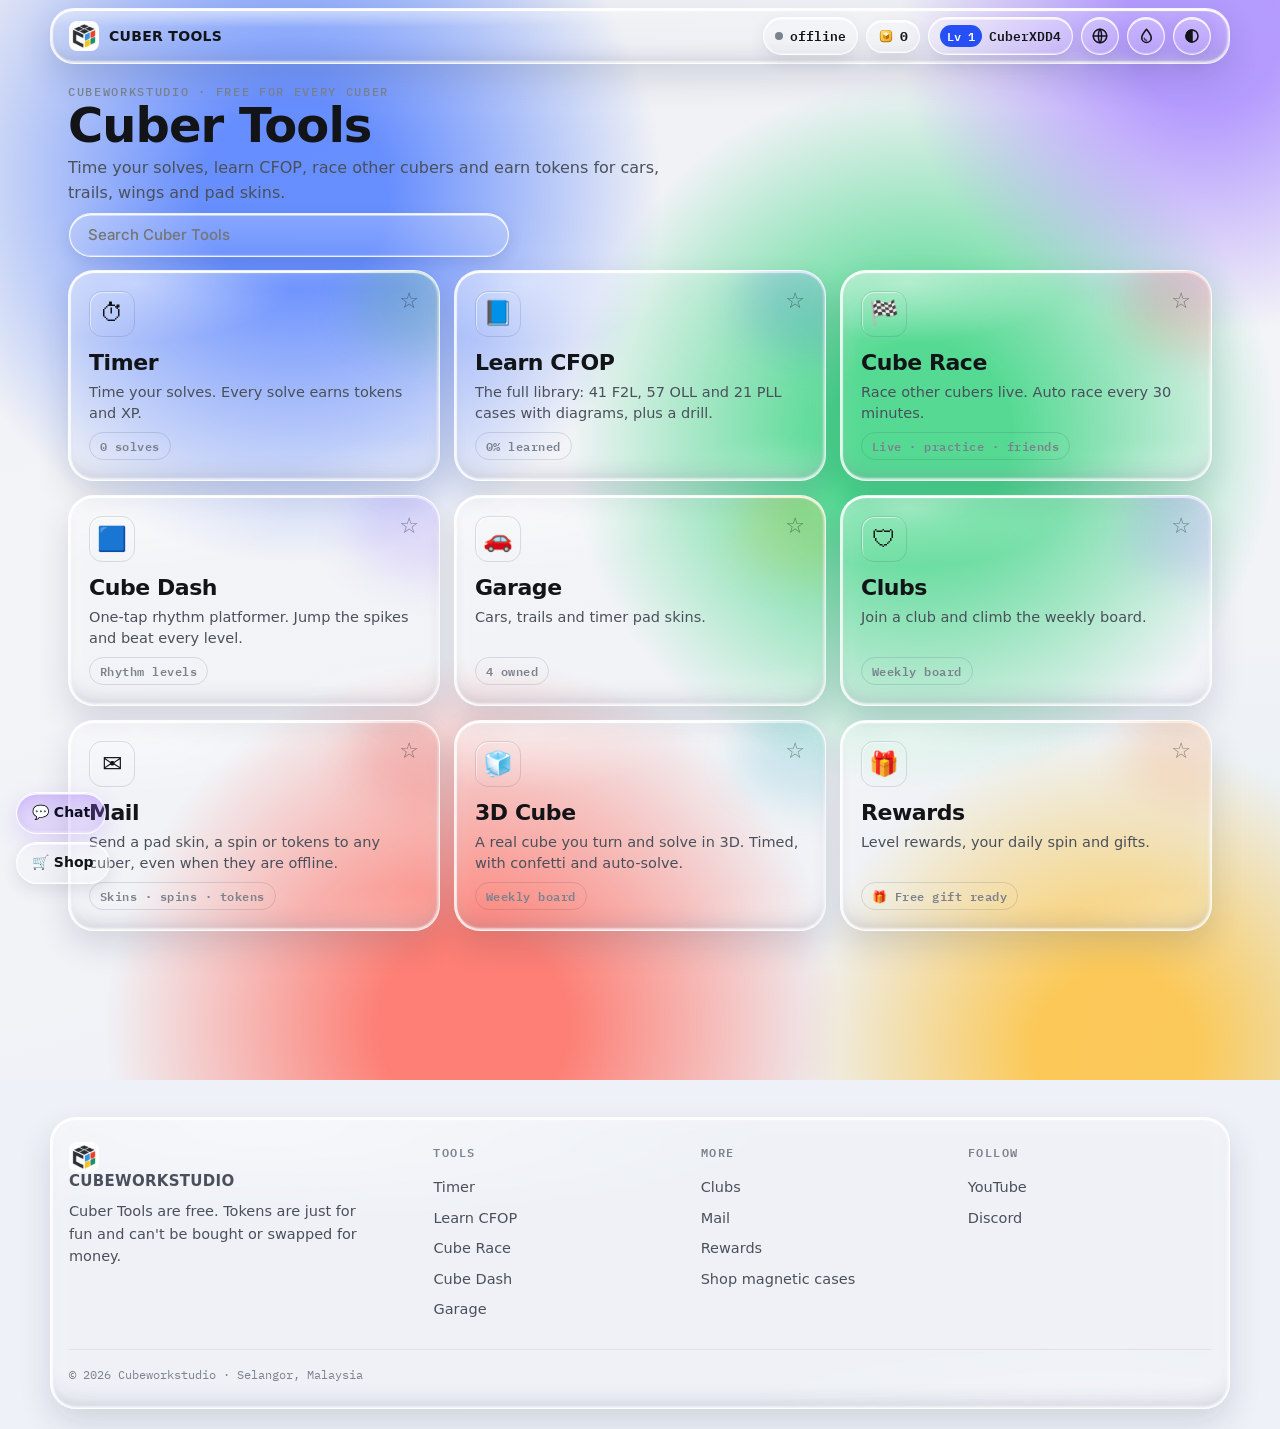
==== commit c0ec4ff7: "Fix shop pricing/cart bugs, update rollout chain, offline fallback and mobile buttons Shop (shop.js)" ====
--- a/play/index.html
+++ b/play/index.html
@@ -16,7 +16,7 @@
 <link rel="preconnect" href="https://fonts.googleapis.com">
 <link rel="preconnect" href="https://fonts.gstatic.com" crossorigin>
 <link rel="stylesheet" href="https://fonts.googleapis.com/css2?family=Inter:wght@400;500;600;700&family=IBM+Plex+Mono:wght@500;600&display=swap">
-<link rel="stylesheet" href="/site.css?v=12">
+<link rel="stylesheet" href="/site.css?v=13">
 <link rel="stylesheet" href="/play.css?v=98"><link rel="stylesheet" href="/chat3.css?v=4"><link rel="stylesheet" href="/chat4.css?v=7">
 <link rel="stylesheet" href="/glass.css?v=33"><link rel="stylesheet" href="/clear.css?v=3">
 <link rel="stylesheet" href="/v9.css?v=18">
@@ -64,12 +64,12 @@
 <script src="/play-cz.js?v=16"></script>
 <script src="/mail.js?v=5"></script>
 <script src="/play-live.js?v=2"></script>
-<script src="/update.js?v=9"></script><script src="/update2.js?v=4"></script><script src="/update3.js?v=2"></script><script src="/update4.js?v=2"></script><script src="/update5.js?v=2"></script><script src="/update6.js?v=3"></script><script src="/update65.js?v=3"></script><script src="/update7.js?v=1"></script><script src="/update8.js?v=1"></script><script src="/update9.js?v=1"></script><script src="/update10.js?v=1"></script><script src="/update8-skins.js?v=1"></script><script src="/eggs.js?v=3"></script><script src="/glassfx.js?v=4"></script><script src="/cmds.js?v=4"></script><script src="/tags.js?v=2"></script><script src="/chatfx.js?v=1"></script><script src="/profilefx.js?v=1"></script><script src="/owner3.js?v=2"></script><script src="/grow.js?v=2"></script><script src="/timer8.js?v=1"></script><script src="/comm8.js?v=1"></script><script src="/tools8.js?v=5"></script><script src="/timer7.js?v=1"></script><script src="/comp7.js?v=1"></script><script src="/garage7.js?v=1"></script><script src="/clubs7.js?v=1"></script><script src="/timer-layout.js?v=1"></script><script src="/smash.js?v=7"></script><script src="/race8.js?v=1"></script>
+<script src="/update.js?v=9"></script><script src="/update2.js?v=4"></script><script src="/update3.js?v=2"></script><script src="/update4.js?v=2"></script><script src="/update5.js?v=2"></script><script src="/update6.js?v=3"></script><script src="/update65.js?v=3"></script><script src="/update7.js?v=1"></script><script src="/update8.js?v=2"></script><script src="/update9.js?v=2"></script><script src="/update10.js?v=2"></script><script src="/update8-skins.js?v=1"></script><script src="/eggs.js?v=3"></script><script src="/glassfx.js?v=4"></script><script src="/cmds.js?v=4"></script><script src="/tags.js?v=2"></script><script src="/chatfx.js?v=1"></script><script src="/profilefx.js?v=1"></script><script src="/owner3.js?v=2"></script><script src="/grow.js?v=2"></script><script src="/timer8.js?v=1"></script><script src="/comm8.js?v=1"></script><script src="/tools8.js?v=5"></script><script src="/timer7.js?v=1"></script><script src="/comp7.js?v=1"></script><script src="/garage7.js?v=1"></script><script src="/clubs7.js?v=1"></script><script src="/timer-layout.js?v=1"></script><script src="/smash.js?v=7"></script><script src="/race8.js?v=1"></script>
 <script src="/update-ev.js?v=2"></script>
 <script src="/update-content.js?v=3"></script>
 <script src="/update-race.js?v=1"></script><script src="/update-more.js?v=4"></script><script src="/update2-race.js?v=3"></script><script src="/update2-tools.js?v=1"></script><script src="/update2-art.js?v=4"></script><script src="/update2-art2.js?v=1"></script><script src="/update2-skins.js?v=2"></script><script src="/update3-art.js?v=1"></script><script src="/adminskin.js?v=1"></script><script src="/update3-skins.js?v=1"></script><script src="/update4-art.js?v=1"></script><script src="/update4-skins.js?v=1"></script><script src="/update4-race.js?v=2"></script><script src="/update4-tools.js?v=2"></script><script src="/update5-feat.js?v=5"></script><script src="/update3-race.js?v=2"></script><script src="/update3-tools.js?v=2"></script>
 <script>/* the Owner panel (big) loads only for the owner, or the moment someone opens it */
-(function(){ var src='/play-owner.js?v=37'; function load(cb){ if(window.__ownL){ if(cb) window.__ownL.push(cb); return; } window.__ownL=cb?[cb]:[]; var s=document.createElement('script'); s.src=src; s.async=false; s.onload=function(){ var q=window.__ownL||[]; q.forEach(function(f){ try{ f(); }catch(e){} }); }; document.body.appendChild(s); }
+(function(){ var src='/play-owner.js?v=38'; function load(cb){ if(window.__ownL){ if(cb) window.__ownL.push(cb); return; } window.__ownL=cb?[cb]:[]; var s=document.createElement('script'); s.src=src; s.async=false; s.onload=function(){ var q=window.__ownL||[]; q.forEach(function(f){ try{ f(); }catch(e){} }); }; document.body.appendChild(s); }
  var mine=false; try{ mine=localStorage.getItem('cw_owner_dev')==='1'||!!localStorage.getItem('cw_owner_key')||!!localStorage.getItem('cw_owner_key2')||/owner/.test(location.hash); }catch(e){}
  if(mine) document.write('<script src="'+src+'"><\/script>'); else { window.PL=window.PL||{}; PL.owner=function(){ load(function(){ if(PL.owner&&!PL.owner.stub) PL.owner(); }); }; PL.owner.stub=1; window.addEventListener('hashchange',function(){ if(/owner/.test(location.hash)) load(); }); } })();</script><script src="/owner2.js?v=7"></script><script src="/home2.js?v=1"></script><script src="/race-rank.js?v=1"></script><script src="/chat2.js?v=11"></script><script src="/chat8.js?v=3"></script><script src="/chat9.js?v=2"></script><script src="/pbcam.js?v=1"></script><script src="/wplace.js?v=1"></script>
 </body>
--- a/site.css
+++ b/site.css
@@ -298,3 +298,6 @@
 .sheet{z-index:9100}.toast{z-index:9200}
 .adv video{display:block;width:min(100%,380px);aspect-ratio:9/16;margin:0 auto;border-radius:22px;background:#000;box-shadow:0 18px 50px rgba(0,0,0,.25)}
 .adv video{display:block;width:min(100%,380px);aspect-ratio:9/16;margin:0 auto;border-radius:22px;background:#000;box-shadow:0 18px 50px rgba(0,0,0,.25)}
+
+/* phones: the floating buttons collapse to icons (like Cuber Tools) so they stop covering the product cards; the full label stays for screen readers */
+@media (max-width:700px){.fab{gap:8px}.fab a,.fab button{width:42px;height:42px;padding:0 0 0 12px;overflow:hidden;white-space:nowrap;word-spacing:40px;justify-content:flex-start;font-size:15px}}
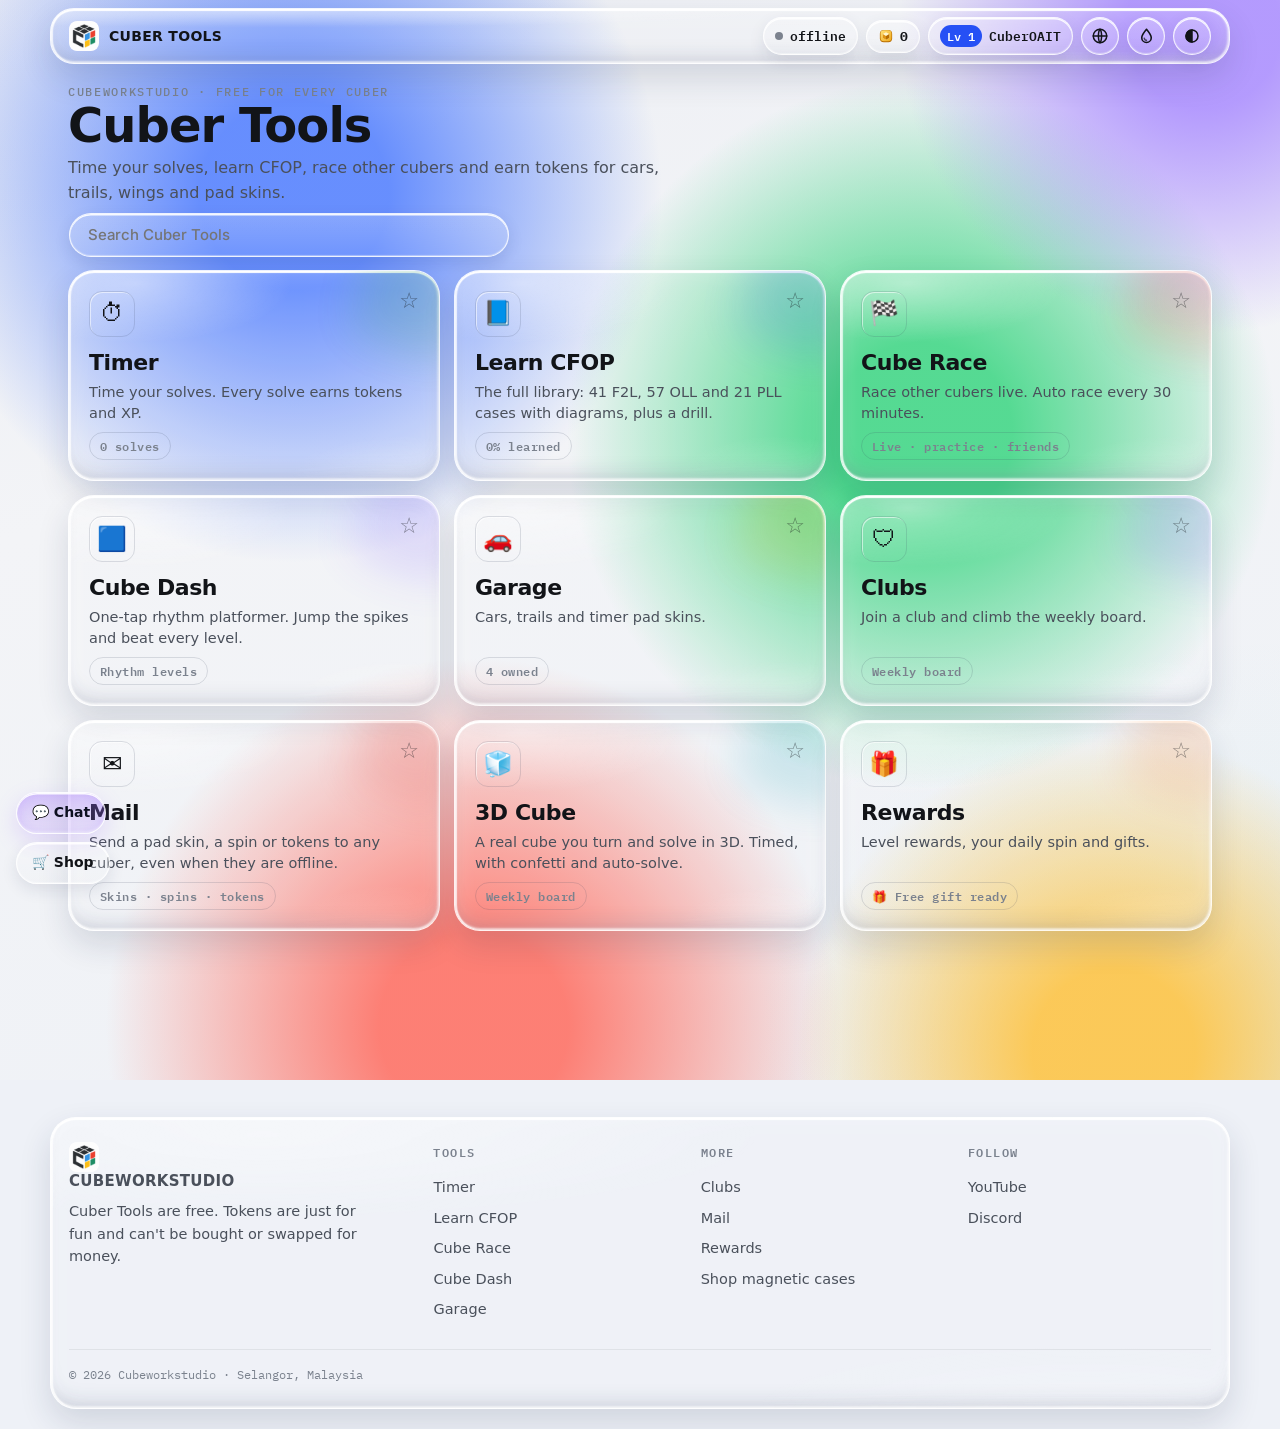
==== commit 890cfb90: "Second bug pass: crashes, data-loss risks, wrong averages and small-phone layout Found by clicking e" ====
--- a/play/index.html
+++ b/play/index.html
@@ -17,7 +17,7 @@
 <link rel="preconnect" href="https://fonts.gstatic.com" crossorigin>
 <link rel="stylesheet" href="https://fonts.googleapis.com/css2?family=Inter:wght@400;500;600;700&family=IBM+Plex+Mono:wght@500;600&display=swap">
 <link rel="stylesheet" href="/site.css?v=13">
-<link rel="stylesheet" href="/play.css?v=98"><link rel="stylesheet" href="/chat3.css?v=4"><link rel="stylesheet" href="/chat4.css?v=7">
+<link rel="stylesheet" href="/play.css?v=99"><link rel="stylesheet" href="/chat3.css?v=4"><link rel="stylesheet" href="/chat4.css?v=7">
 <link rel="stylesheet" href="/glass.css?v=33"><link rel="stylesheet" href="/clear.css?v=3">
 <link rel="stylesheet" href="/v9.css?v=18">
 <script>try{localStorage.removeItem('cw_v9b');if(localStorage.getItem('cw_glass2')!=='0')document.documentElement.classList.add('lg')}catch(e){}</script>
@@ -52,11 +52,11 @@
 <script src="/padart.js?v=10"></script>
 <script src="/race-engine.js?v=8"></script>
 <script src="/learn-data.js?v=3"></script>
-<script src="/token.js?v=1"></script><script src="/play.js?v=63"></script>
+<script src="/token.js?v=1"></script><script src="/play.js?v=64"></script>
 <script src="/padfx.js?v=1"></script>
-<script src="/play2.js?v=20"></script>
-<script src="/play-acct.js?v=3"></script>
-<script src="/learn-zbll.js?v=6"></script><script src="/learn-2x2.js?v=1"></script><script src="/solver.js?v=1"></script><script src="/learn-scan.js?v=1"></script><script src="/learn-packs.js?v=1"></script><script src="/learn-blind7.js?v=1"></script><script src="/learn8.js?v=1"></script><script src="/fun8.js?v=2"></script><script src="/learn9.js?v=1"></script><script src="/play-learn.js?v=37"></script>
+<script src="/play2.js?v=21"></script>
+<script src="/play-acct.js?v=4"></script>
+<script src="/learn-zbll.js?v=6"></script><script src="/learn-2x2.js?v=1"></script><script src="/solver.js?v=1"></script><script src="/learn-scan.js?v=1"></script><script src="/learn-packs.js?v=1"></script><script src="/learn-blind7.js?v=1"></script><script src="/learn8.js?v=1"></script><script src="/fun8.js?v=3"></script><script src="/learn9.js?v=1"></script><script src="/play-learn.js?v=37"></script>
 
 <script src="/cube3d.js?v=11"></script>
 <script src="/timer2.js?v=2"></script><script src="/timer3.js?v=2"></script><script src="/dash.js?v=40"></script>
@@ -69,7 +69,7 @@
 <script src="/update-content.js?v=3"></script>
 <script src="/update-race.js?v=1"></script><script src="/update-more.js?v=4"></script><script src="/update2-race.js?v=3"></script><script src="/update2-tools.js?v=1"></script><script src="/update2-art.js?v=4"></script><script src="/update2-art2.js?v=1"></script><script src="/update2-skins.js?v=2"></script><script src="/update3-art.js?v=1"></script><script src="/adminskin.js?v=1"></script><script src="/update3-skins.js?v=1"></script><script src="/update4-art.js?v=1"></script><script src="/update4-skins.js?v=1"></script><script src="/update4-race.js?v=2"></script><script src="/update4-tools.js?v=2"></script><script src="/update5-feat.js?v=5"></script><script src="/update3-race.js?v=2"></script><script src="/update3-tools.js?v=2"></script>
 <script>/* the Owner panel (big) loads only for the owner, or the moment someone opens it */
-(function(){ var src='/play-owner.js?v=38'; function load(cb){ if(window.__ownL){ if(cb) window.__ownL.push(cb); return; } window.__ownL=cb?[cb]:[]; var s=document.createElement('script'); s.src=src; s.async=false; s.onload=function(){ var q=window.__ownL||[]; q.forEach(function(f){ try{ f(); }catch(e){} }); }; document.body.appendChild(s); }
+(function(){ var src='/play-owner.js?v=39'; function load(cb){ if(window.__ownL){ if(cb) window.__ownL.push(cb); return; } window.__ownL=cb?[cb]:[]; var s=document.createElement('script'); s.src=src; s.async=false; s.onload=function(){ var q=window.__ownL||[]; q.forEach(function(f){ try{ f(); }catch(e){} }); }; document.body.appendChild(s); }
  var mine=false; try{ mine=localStorage.getItem('cw_owner_dev')==='1'||!!localStorage.getItem('cw_owner_key')||!!localStorage.getItem('cw_owner_key2')||/owner/.test(location.hash); }catch(e){}
  if(mine) document.write('<script src="'+src+'"><\/script>'); else { window.PL=window.PL||{}; PL.owner=function(){ load(function(){ if(PL.owner&&!PL.owner.stub) PL.owner(); }); }; PL.owner.stub=1; window.addEventListener('hashchange',function(){ if(/owner/.test(location.hash)) load(); }); } })();</script><script src="/owner2.js?v=7"></script><script src="/home2.js?v=1"></script><script src="/race-rank.js?v=1"></script><script src="/chat2.js?v=11"></script><script src="/chat8.js?v=3"></script><script src="/chat9.js?v=2"></script><script src="/pbcam.js?v=1"></script><script src="/wplace.js?v=1"></script>
 </body>
--- a/site.css
+++ b/site.css
@@ -301,3 +301,5 @@
 
 /* phones: the floating buttons collapse to icons (like Cuber Tools) so they stop covering the product cards; the full label stays for screen readers */
 @media (max-width:700px){.fab{gap:8px}.fab a,.fab button{width:42px;height:42px;padding:0 0 0 12px;overflow:hidden;white-space:nowrap;word-spacing:40px;justify-content:flex-start;font-size:15px}}
+.askhd{white-space:nowrap}
+@media (max-width:360px){.askhd{padding:8px 10px}.nav{gap:4px}}
--- a/play.css
+++ b/play.css
@@ -1444,3 +1444,8 @@
  html body .pl-top #hLv{max-width:104px;overflow:hidden;text-overflow:ellipsis;white-space:nowrap}
  html body .pl-top .pl-chips>*{flex:none}
 }
+/* small phones: the level/name chip gives up space (with …) so the theme button stays on screen */
+@media (max-width:430px){
+ html body .pl-top .pl-chips{flex:1 1 auto;justify-content:flex-end}
+ html body .pl-top .pl-chips>#hLv{flex:0 1 auto;min-width:44px}
+}
